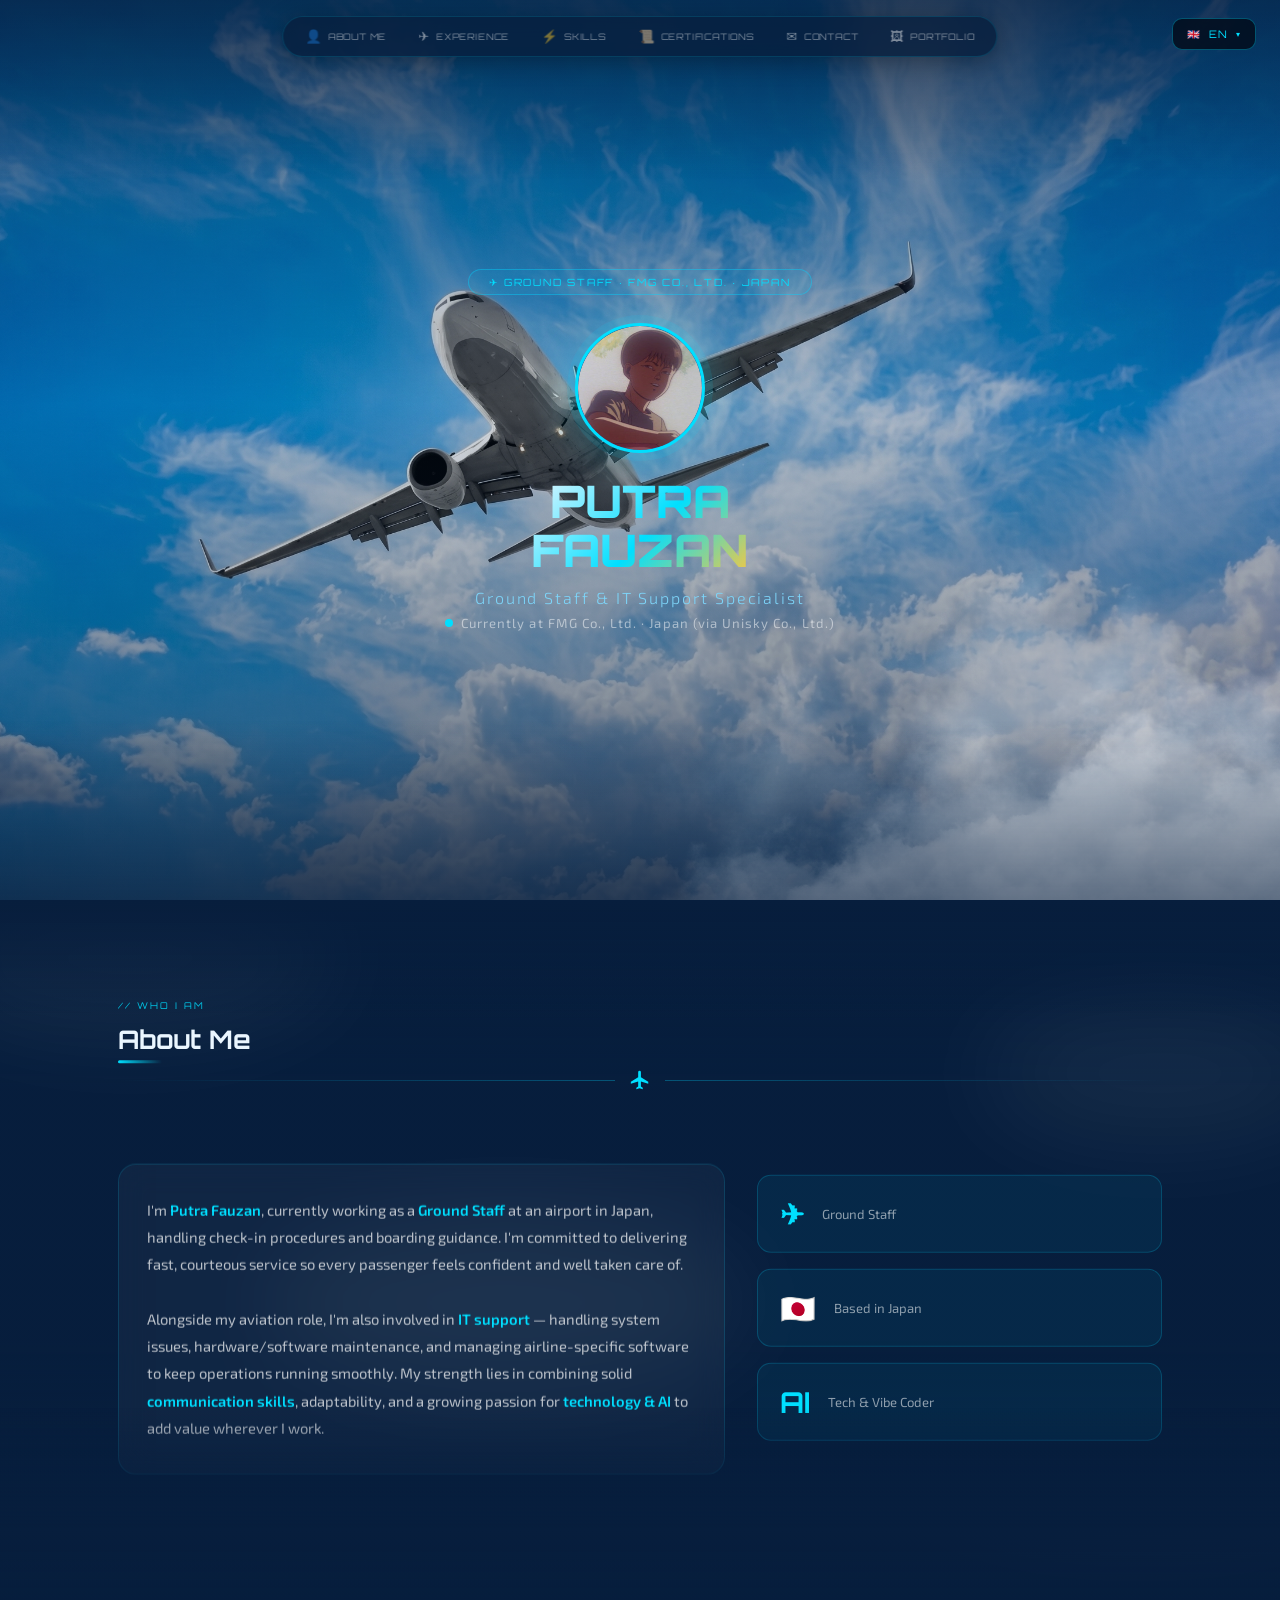
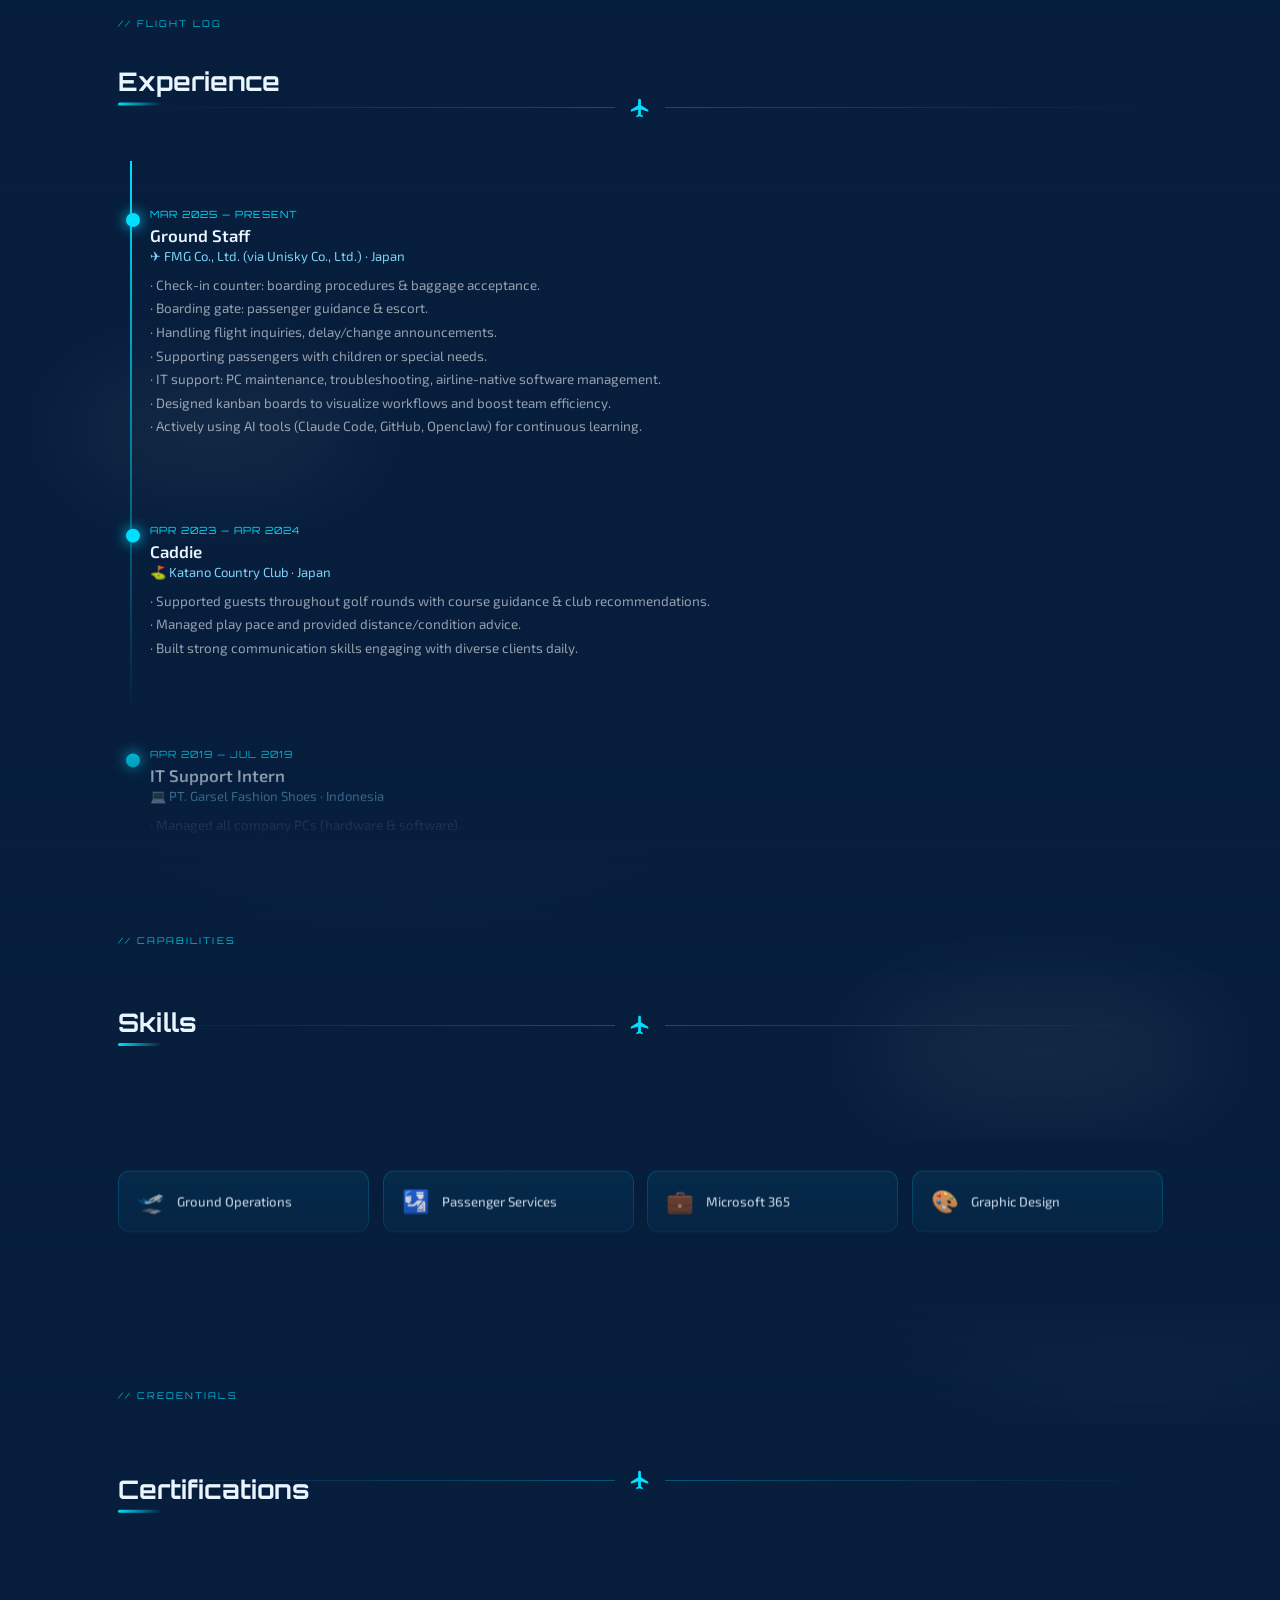
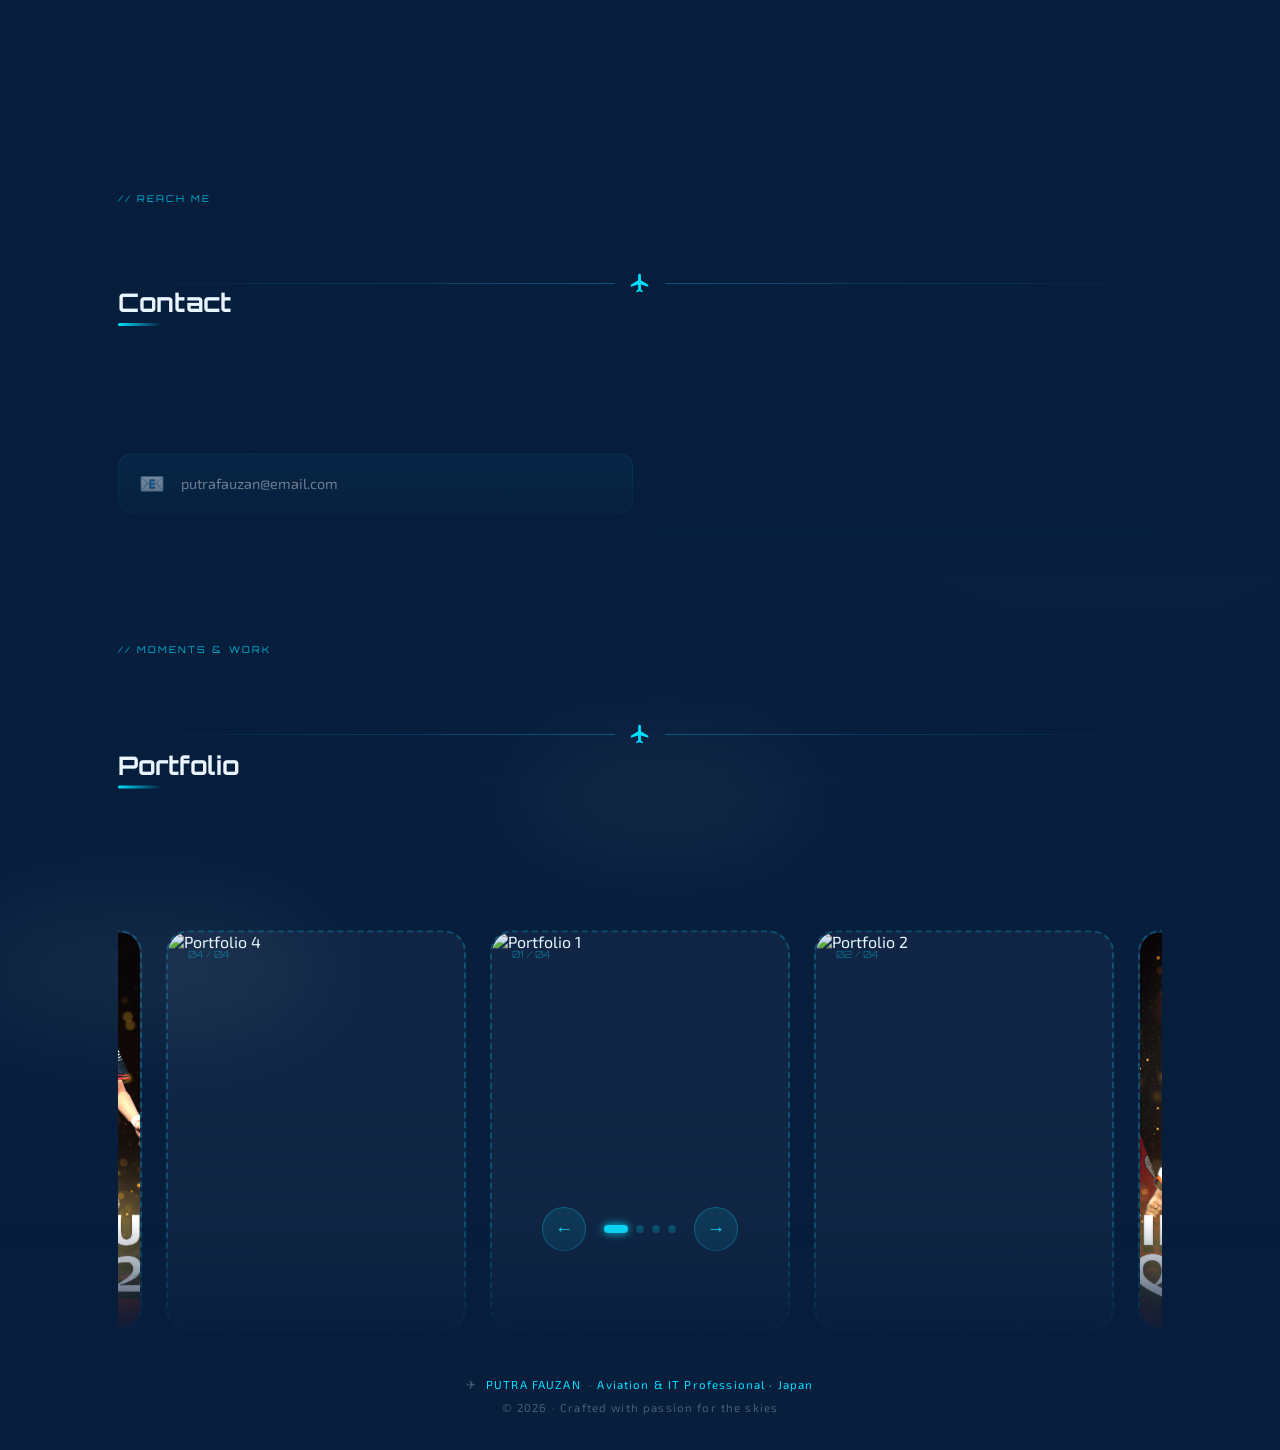
==== main.html @ f94b0f60 "Add atmospheric haze fixed overlay for natural parallax blending A fixed viewport layer darkens top/" ====
<!DOCTYPE html>
<html lang="en">
<head>
  <meta charset="UTF-8" />
  <meta name="viewport" content="width=device-width, initial-scale=1.0, viewport-fit=cover" />
  <meta name="theme-color" content="#071e3d" />
  <meta name="apple-mobile-web-app-capable" content="yes" />
  <title>Putra Fauzan — Aviation Professional</title>
  <link href="https://fonts.googleapis.com/css2?family=Orbitron:wght@400;600;700;900&family=Exo+2:wght@300;400;500;600&display=swap" rel="stylesheet" />
  <link rel="stylesheet" href="style.css" />
</head>
<body>

<div id="starfield"></div>
<div id="atmo-haze"></div>

<!-- SIDE NAV -->
<nav id="side-nav">
  <a href="#about"          class="snb" data-section="about">
    <span class="snb-icon">👤</span>
    <span class="snb-label" data-i18n="navAbout">About Me</span>
  </a>
  <a href="#experience"     class="snb" data-section="experience">
    <span class="snb-icon">✈</span>
    <span class="snb-label" data-i18n="navExp">Experience</span>
  </a>
  <a href="#skills"         class="snb" data-section="skills">
    <span class="snb-icon">⚡</span>
    <span class="snb-label" data-i18n="navSkills">Skills</span>
  </a>
  <a href="#certifications" class="snb" data-section="certifications">
    <span class="snb-icon">📜</span>
    <span class="snb-label" data-i18n="navCert">Certifications</span>
  </a>
  <a href="#contact"        class="snb" data-section="contact">
    <span class="snb-icon">✉</span>
    <span class="snb-label" data-i18n="navContact">Contact</span>
  </a>
  <a href="#portfolio"      class="snb" data-section="portfolio">
    <span class="snb-icon">🖼</span>
    <span class="snb-label" data-i18n="navPortfolio">Portfolio</span>
  </a>
</nav>

<!-- LANG SWITCHER -->
<div id="lang-switcher">
  <button class="lang-btn" id="lang-btn">
    <span id="lang-flag">🇬🇧</span>
    <span id="lang-code">EN</span>
    <span class="lang-arrow">▾</span>
  </button>
  <div class="lang-dropdown hidden" id="lang-dropdown">
    <div class="lang-opt active" data-lang="en">🇬🇧&nbsp; English</div>
    <div class="lang-opt" data-lang="id">🇮🇩&nbsp; Indonesia</div>
    <div class="lang-opt" data-lang="ja">🇯🇵&nbsp; 日本語</div>
  </div>
</div>



<!-- HERO -->
<section id="hero">
  <!-- Cloud parallax layer (behind content) -->
  <div class="hero-clouds">
    <img src="Image/cloud1.png" style="--i:1" alt="">
    <img src="Image/cloud2.png" style="--i:2" alt="">
    <img src="Image/cloud3.png" style="--i:3" alt="">
    <img src="Image/cloud4.png" style="--i:4" alt="">
    <img src="Image/cloud5.png" style="--i:5" alt="">
  </div>

  <div class="hero-content">
    <p class="badge" data-i18n="badge">✈ Ground Staff · FMG Co., Ltd. · Japan</p>
    <div class="hero-avatar">
      <img id="profile-img" src="Image/me.jpg" alt="Putra Fauzan" />
    </div>
    <h1 class="hero-name">PUTRA<br>FAUZAN</h1>
    <p class="hero-title" data-i18n="heroTitle">Ground Staff &amp; IT Support Specialist</p>
    <p class="hero-loc">
      <span class="dot-live"></span>
      <span data-i18n="heroLoc">Currently at FMG Co., Ltd. · Japan (via Unisky Co., Ltd.)</span>
    </p>
  </div>

</section>

<!-- ABOUT -->
<section id="about">
  <div class="cloud-blobs">
    <div class="cb" style="width:420px;height:160px;top:10%;left:-80px;--cd:20s;--cx:40px;--cy:-15px"></div>
    <div class="cb" style="width:360px;height:140px;top:30%;right:-60px;--cd:24s;--cx:-30px;--cy:20px"></div>
    <div class="cb" style="width:500px;height:180px;bottom:8%;left:20%;--cd:22s;--cx:50px;--cy:-10px"></div>
  </div>
  <div class="container">
    <div class="reveal">
      <p class="sec-label" data-i18n="aboutLabel">// WHO I AM</p>
      <h2 class="sec-title" data-i18n="aboutTitle">About Me</h2>
      <div class="wing-divider">
        <div class="line"></div>
        <svg viewBox="0 0 24 24" fill="currentColor"><path d="M21 16v-2l-8-5V3.5A1.5 1.5 0 0 0 11.5 2A1.5 1.5 0 0 0 10 3.5V9l-8 5v2l8-2.5V19l-2 1.5V22l3.5-1l3.5 1v-1.5L13 19v-5.5z"/></svg>
        <div class="line right"></div>
      </div>
      <div class="about-grid">
        <div class="glass tilt">
          <p class="about-text" data-i18n-html="aboutText">I'm <span>Putra Fauzan</span>, currently working as a <span>Ground Staff</span> at an airport in Japan, handling check-in procedures and boarding guidance. I'm committed to delivering fast, courteous service so every passenger feels confident and well taken care of.<br><br>Alongside my aviation role, I'm also involved in <span>IT support</span> — handling system issues, hardware/software maintenance, and managing airline-specific software to keep operations running smoothly. My strength lies in combining solid <span>communication skills</span>, adaptability, and a growing passion for <span>technology &amp; AI</span> to add value wherever I work.</p>
        </div>
        <div class="stats-col">
          <div class="stat-box">
            <div class="stat-num">✈</div>
            <div class="stat-lbl" data-i18n="stat1Lbl">Ground Staff</div>
          </div>
          <div class="stat-box">
            <div class="stat-num">🇯🇵</div>
            <div class="stat-lbl" data-i18n="stat2Lbl">Based in Japan</div>
          </div>
          <div class="stat-box">
            <div class="stat-num">AI</div>
            <div class="stat-lbl" data-i18n="stat3Lbl">Tech &amp; Vibe Coder</div>
          </div>
        </div>
      </div>
    </div>
  </div>
</section>

<!-- EXPERIENCE -->
<section id="experience">
  <div class="cloud-blobs">
    <div class="cb" style="width:480px;height:170px;top:5%;right:-100px;--cd:26s;--cx:-40px;--cy:25px"></div>
    <div class="cb" style="width:300px;height:120px;bottom:15%;left:5%;--cd:18s;--cx:35px;--cy:-20px"></div>
  </div>
  <div class="container">
    <div class="reveal">
      <p class="sec-label" data-i18n="expLabel">// FLIGHT LOG</p>
      <h2 class="sec-title" data-i18n="expTitle">Experience</h2>
      <div class="wing-divider">
        <div class="line"></div>
        <svg viewBox="0 0 24 24" fill="currentColor"><path d="M21 16v-2l-8-5V3.5A1.5 1.5 0 0 0 11.5 2A1.5 1.5 0 0 0 10 3.5V9l-8 5v2l8-2.5V19l-2 1.5V22l3.5-1l3.5 1v-1.5L13 19v-5.5z"/></svg>
        <div class="line right"></div>
      </div>
      <div class="timeline">
        <div class="tl-item reveal">
          <p class="tl-year" data-i18n="exp1Year">MAR 2025 — PRESENT</p>
          <p class="tl-role" data-i18n="exp1Role">Ground Staff</p>
          <p class="tl-company" data-i18n="exp1Company">✈ FMG Co., Ltd. (via Unisky Co., Ltd.) · Japan</p>
          <p class="tl-desc" data-i18n-html="exp1Desc">· Check-in counter: boarding procedures &amp; baggage acceptance.<br>· Boarding gate: passenger guidance &amp; escort.<br>· Handling flight inquiries, delay/change announcements.<br>· Supporting passengers with children or special needs.<br>· IT support: PC maintenance, troubleshooting, airline-native software management.<br>· Designed kanban boards to visualize workflows and boost team efficiency.<br>· Actively using AI tools (Claude Code, GitHub, Openclaw) for continuous learning.</p>
        </div>
        <div class="tl-item reveal">
          <p class="tl-year" data-i18n="exp2Year">APR 2023 — APR 2024</p>
          <p class="tl-role" data-i18n="exp2Role">Caddie</p>
          <p class="tl-company" data-i18n="exp2Company">⛳ Katano Country Club · Japan</p>
          <p class="tl-desc" data-i18n-html="exp2Desc">· Supported guests throughout golf rounds with course guidance &amp; club recommendations.<br>· Managed play pace and provided distance/condition advice.<br>· Built strong communication skills engaging with diverse clients daily.</p>
        </div>
        <div class="tl-item reveal">
          <p class="tl-year" data-i18n="exp3Year">APR 2019 — JUL 2019</p>
          <p class="tl-role" data-i18n="exp3Role">IT Support Intern</p>
          <p class="tl-company" data-i18n="exp3Company">💻 PT. Garsel Fashion Shoes · Indonesia</p>
          <p class="tl-desc" data-i18n-html="exp3Desc">· Managed all company PCs (hardware &amp; software).<br>· Diagnosed and resolved internet connectivity issues across the office.</p>
        </div>
      </div>
    </div>
  </div>
</section>

<!-- SKILLS -->
<section id="skills">
  <div class="cloud-blobs">
    <div class="cb" style="width:550px;height:190px;top:0%;left:10%;--cd:28s;--cx:60px;--cy:-10px"></div>
    <div class="cb" style="width:350px;height:130px;bottom:5%;right:5%;--cd:21s;--cx:-25px;--cy:18px"></div>
  </div>
  <div class="container">
    <div class="reveal">
      <p class="sec-label" data-i18n="skillsLabel">// CAPABILITIES</p>
      <h2 class="sec-title" data-i18n="skillsTitle">Skills</h2>
      <div class="wing-divider">
        <div class="line"></div>
        <svg viewBox="0 0 24 24" fill="currentColor"><path d="M21 16v-2l-8-5V3.5A1.5 1.5 0 0 0 11.5 2A1.5 1.5 0 0 0 10 3.5V9l-8 5v2l8-2.5V19l-2 1.5V22l3.5-1l3.5 1v-1.5L13 19v-5.5z"/></svg>
        <div class="line right"></div>
      </div>
      <div class="skills-grid">
        <div class="skill-chip tilt reveal"><span class="skill-icon">🛫</span><span class="skill-name" data-i18n="skill1">Ground Operations</span></div>
        <div class="skill-chip tilt reveal"><span class="skill-icon">🛂</span><span class="skill-name" data-i18n="skill2">Passenger Services</span></div>
        <div class="skill-chip tilt reveal"><span class="skill-icon">💼</span><span class="skill-name" data-i18n="skill3">Microsoft 365</span></div>
        <div class="skill-chip tilt reveal"><span class="skill-icon">🎨</span><span class="skill-name" data-i18n="skill4">Graphic Design</span></div>
        <div class="skill-chip tilt reveal"><span class="skill-icon">🤖</span><span class="skill-name" data-i18n="skill5">AI &amp; Vibe Coding</span></div>
        <div class="skill-chip tilt reveal"><span class="skill-icon">🐙</span><span class="skill-name" data-i18n="skill6">GitHub</span></div>
        <div class="skill-chip tilt reveal"><span class="skill-icon">🔧</span><span class="skill-name" data-i18n="skill7">PC Maintenance</span></div>
        <div class="skill-chip tilt reveal"><span class="skill-icon">🌏</span><span class="skill-name" data-i18n="skill8">Japanese (日本語)</span></div>
      </div>
    </div>
  </div>
</section>

<!-- CERTIFICATIONS -->
<section id="certifications">
  <div class="cloud-blobs">
    <div class="cb" style="width:400px;height:150px;top:20%;left:-60px;--cd:23s;--cx:50px;--cy:-18px"></div>
    <div class="cb" style="width:440px;height:160px;bottom:10%;right:-80px;--cd:19s;--cx:-45px;--cy:22px"></div>
  </div>
  <div class="container">
    <div class="reveal">
      <p class="sec-label" data-i18n="certLabel">// CREDENTIALS</p>
      <h2 class="sec-title" data-i18n="certTitle">Certifications</h2>
      <div class="wing-divider">
        <div class="line"></div>
        <svg viewBox="0 0 24 24" fill="currentColor"><path d="M21 16v-2l-8-5V3.5A1.5 1.5 0 0 0 11.5 2A1.5 1.5 0 0 0 10 3.5V9l-8 5v2l8-2.5V19l-2 1.5V22l3.5-1l3.5 1v-1.5L13 19v-5.5z"/></svg>
        <div class="line right"></div>
      </div>
      <div class="cert-grid">
        <div class="cert-item reveal">
          <span class="cert-icon">🎌</span>
          <div class="cert-info">
            <p class="cert-name" data-i18n="cert1Name">JLPT N2 — Japanese Language Proficiency</p>
            <p class="cert-detail" data-i18n="cert1Detail">Issued · July 2023</p>
          </div>
          <span class="cert-badge">N2</span>
        </div>
        <div class="cert-item reveal">
          <span class="cert-icon">🌐</span>
          <div class="cert-info">
            <p class="cert-name" data-i18n="cert2Name">TOEFL — Listening &amp; Reading Test</p>
            <p class="cert-detail" data-i18n="cert2Detail">Score: 497 pts · July 2024</p>
          </div>
          <span class="cert-badge">497 pts</span>
        </div>
      </div>
    </div>
  </div>
</section>

<!-- CONTACT -->
<section id="contact">
  <div class="container">
    <div class="reveal">
      <p class="sec-label" data-i18n="contactLabel">// REACH ME</p>
      <h2 class="sec-title" data-i18n="contactTitle">Contact</h2>
      <div class="wing-divider">
        <div class="line"></div>
        <svg viewBox="0 0 24 24" fill="currentColor"><path d="M21 16v-2l-8-5V3.5A1.5 1.5 0 0 0 11.5 2A1.5 1.5 0 0 0 10 3.5V9l-8 5v2l8-2.5V19l-2 1.5V22l3.5-1l3.5 1v-1.5L13 19v-5.5z"/></svg>
        <div class="line right"></div>
      </div>
      <div class="contact-grid">
        <div class="contact-item"><span class="ico">📧</span> putrafauzan@email.com</div>
        <div class="contact-item"><span class="ico">📱</span> +81 XX-XXXX-XXXX</div>
        <div class="contact-item"><span class="ico">💼</span> linkedin.com/in/putrafauzan</div>
        <div class="contact-item"><span class="ico">📍</span> Japan · Near Airport</div>
      </div>
    </div>
  </div>
</section>

<!-- PORTFOLIO -->
<section id="portfolio">
  <div class="cloud-blobs">
    <div class="cb" style="width:500px;height:180px;top:8%;right:-80px;--cd:25s;--cx:-55px;--cy:15px"></div>
    <div class="cb" style="width:380px;height:140px;bottom:12%;left:-50px;--cd:20s;--cx:40px;--cy:-25px"></div>
    <div class="cb" style="width:300px;height:110px;top:50%;left:40%;--cd:30s;--cx:30px;--cy:20px"></div>
  </div>
  <div class="container">
    <div class="reveal">
      <p class="sec-label" data-i18n="portfolioLabel">// MOMENTS &amp; WORK</p>
      <h2 class="sec-title" data-i18n="portfolioTitle">Portfolio</h2>
      <div class="wing-divider">
        <div class="line"></div>
        <svg viewBox="0 0 24 24" fill="currentColor"><path d="M21 16v-2l-8-5V3.5A1.5 1.5 0 0 0 11.5 2A1.5 1.5 0 0 0 10 3.5V9l-8 5v2l8-2.5V19l-2 1.5V22l3.5-1l3.5 1v-1.5L13 19v-5.5z"/></svg>
        <div class="line right"></div>
      </div>
      <div class="carousel-track-wrap">
        <div class="carousel-track" id="carTrack">
          <div class="porto-card tilt"><span class="porto-num">01 / 04</span><img src="Image/portfolio1.png" alt="Portfolio 1" class="porto-img" /></div>
          <div class="porto-card tilt"><span class="porto-num">02 / 04</span><img src="Image/portfolio2.png" alt="Portfolio 2" class="porto-img" /></div>
          <div class="porto-card tilt"><span class="porto-num">03 / 04</span><img src="Image/portfolio3.png" alt="Portfolio 3" class="porto-img" /></div>
          <div class="porto-card tilt"><span class="porto-num">04 / 04</span><img src="Image/portfolio4.png" alt="Portfolio 4" class="porto-img" /></div>
        </div>
      </div>
      <div class="carousel-controls">
        <button class="car-btn" id="prevBtn">&#8592;</button>
        <div class="car-dots" id="carDots">
          <div class="car-dot active" data-idx="0"></div>
          <div class="car-dot" data-idx="1"></div>
          <div class="car-dot" data-idx="2"></div>
          <div class="car-dot" data-idx="3"></div>
        </div>
        <button class="car-btn" id="nextBtn">&#8594;</button>
      </div>
    </div>
  </div>
</section>

<!-- LIGHTBOX -->
<div id="lightbox" class="lightbox-overlay">
  <button class="lb-close" id="lbClose">&#10005;</button>
  <img id="lbImg" src="" alt="" class="lb-img" />
</div>

<footer>
  <p>✈ &nbsp;<span>PUTRA FAUZAN</span>&nbsp; · <span data-i18n="footerRole">Aviation &amp; IT Professional · Japan</span></p>
  <p style="margin-top:8px;" data-i18n="footerCopy">© 2026 · Crafted with passion for the skies</p>
</footer>

<!-- MOBILE BOTTOM NAV -->
<nav id="mobile-nav">
  <a href="#about"          class="mnb" data-section="about">       <span class="mnb-icon">👤</span><span class="mnb-label">About</span></a>
  <a href="#experience"     class="mnb" data-section="experience">  <span class="mnb-icon">✈</span><span class="mnb-label">Exp</span></a>
  <a href="#skills"         class="mnb" data-section="skills">      <span class="mnb-icon">⚡</span><span class="mnb-label">Skills</span></a>
  <a href="#certifications" class="mnb" data-section="certifications"><span class="mnb-icon">📜</span><span class="mnb-label">Certs</span></a>
  <a href="#contact"        class="mnb" data-section="contact">     <span class="mnb-icon">✉</span><span class="mnb-label">Contact</span></a>
  <a href="#portfolio"      class="mnb" data-section="portfolio">   <span class="mnb-icon">🖼</span><span class="mnb-label">Portfolio</span></a>
</nav>

<script src="script.js"></script>
</body>
</html>
---- style.css ----
*, *::before, *::after { box-sizing: border-box; margin: 0; padding: 0; }

    :root {
      --navy:   #071e3d;
      --deep:   #0e3162;
      --mid:    #1a518e;
      --royal:  #2e7cc0;
      --sky:    #4aaee8;
      --light:  #7dd4f8;
      --accent: #00dfff;
      --gold:   #f5c842;
      --white:  #eaf6ff;
    }

    html { scroll-behavior: smooth; }

    body {
      background: var(--navy);
      color: var(--white);
      font-family: 'Exo 2', sans-serif;
      overflow-x: hidden;
    }

    .container {
      max-width: 1140px;
      margin: 0 auto;
      padding: 0 48px;
      position: relative;
      z-index: 2;
    }
    @media (max-width: 600px) { .container { padding: 0 20px; } }

    /* ── STARFIELD ── */
    #starfield { position: fixed; inset: 0; pointer-events: none; z-index: 0; overflow: hidden; }
    .star {
      position: absolute; border-radius: 50%; background: white;
      animation: twinkle var(--d, 3s) infinite alternate;
    }
    @keyframes twinkle { from { opacity:.2; transform:scale(.8); } to { opacity:.9; transform:scale(1.2); } }

    /* ── PLANE ── */
    #plane-wrap {
      position: fixed; top: 10%; left: -90px; z-index: 1; pointer-events: none;
      animation: fly-across 18s linear infinite;
    }
    #plane-wrap svg { width: 72px; filter: drop-shadow(0 0 10px var(--accent)); }
    @keyframes fly-across { 0% { left: -90px; top: 10%; } 100% { left: calc(100vw + 90px); top: 5%; } }

    /* ── LANG SWITCHER ── */
    #lang-switcher { position: fixed; top: 18px; right: 24px; z-index: 200; }
    .lang-btn {
      display: flex; align-items: center; gap: 8px;
      background: rgba(2,11,24,.8); border: 1px solid rgba(0,212,255,.35);
      border-radius: 10px; padding: 8px 14px;
      color: var(--accent); font-family: 'Orbitron', sans-serif;
      font-size: .65rem; letter-spacing: .1em; cursor: pointer;
      backdrop-filter: blur(14px); transition: all .25s;
    }
    .lang-btn:hover { background: rgba(0,212,255,.1); border-color: var(--accent); }
    .lang-arrow { font-size: .5rem; transition: transform .25s; }
    .lang-btn.open .lang-arrow { transform: rotate(180deg); }
    .lang-dropdown {
      position: absolute; top: calc(100% + 8px); right: 0;
      background: rgba(5,22,46,.96); border: 1px solid rgba(0,212,255,.2);
      border-radius: 10px; overflow: hidden;
      backdrop-filter: blur(20px); min-width: 150px;
      transform-origin: top right;
      transition: opacity .2s, transform .2s;
    }
    .lang-dropdown.hidden { display: none; }
    .lang-opt {
      display: flex; align-items: center; gap: 10px;
      padding: 11px 18px; font-size: .85rem; cursor: pointer;
      transition: background .2s; white-space: nowrap;
    }
    .lang-opt:hover { background: rgba(0,212,255,.1); color: var(--accent); }
    .lang-opt.active { color: var(--accent); background: rgba(0,212,255,.07); font-weight: 600; }

    /* ── TICKER ── */
    .ticker-wrap {
      overflow: hidden; background: rgba(0,212,255,.06);
      border-top: 1px solid rgba(0,212,255,.12);
      border-bottom: 1px solid rgba(0,212,255,.12);
      padding: 10px 0; position: relative; z-index: 2;
    }
    .ticker { display: flex; gap: 48px; white-space: nowrap; animation: ticker-scroll 26s linear infinite; }
    .ticker span { font-size: .7rem; letter-spacing: .15em; color: rgba(0,212,255,.65); }
    @keyframes ticker-scroll { 0% { transform: translateX(0); } 100% { transform: translateX(-50%); } }

    /* ── SECTIONS ── */
    section { position: relative; z-index: 2; padding: 90px 0; overflow: hidden; }

    /* ── SECTION FOG BLEND (top & bottom fade) ── */
    section:not(#hero)::before,
    section:not(#hero)::after {
      content: '';
      position: absolute; left: 0; right: 0;
      height: 120px; z-index: 3; pointer-events: none;
    }
    section:not(#hero)::before {
      top: 0;
      background: linear-gradient(to bottom, var(--navy) 0%, transparent 100%);
    }
    section:not(#hero)::after {
      bottom: 0;
      background: linear-gradient(to top, var(--navy) 0%, transparent 100%);
    }

    /* ── ATMOSPHERIC HAZE (fixed viewport layer) ── */
    #atmo-haze {
      position: fixed; inset: 0; z-index: 3;
      pointer-events: none;
      background:
        linear-gradient(to bottom,
          rgba(7,30,61,0.6) 0%,
          transparent 20%,
          transparent 80%,
          rgba(7,30,61,0.6) 100%
        );
    }

    /* ── HERO ── */
    #hero {
      min-height: 100dvh; display: flex; flex-direction: column;
      align-items: center; justify-content: center; text-align: center;
      background:
        linear-gradient(180deg,
          rgba(7,30,61,.58) 0%,
          rgba(7,30,61,.18) 45%,
          rgba(7,30,61,.62) 100%),
        url('Image/hero-bg.png') center/cover no-repeat;
      overflow: hidden;
    }
    /* ── HERO CLOUD ANIMATION ── */
    .hero-clouds {
      position: absolute; inset: 0;
      overflow: hidden; pointer-events: none;
      z-index: 1;
    }
    .hero-clouds img {
      position: absolute;
      max-width: 100%;
      animation: hero-cloud-drift calc(28s * var(--i)) linear infinite;
      opacity: 0.55;
      filter: brightness(1.1) drop-shadow(0 4px 24px rgba(180,220,255,0.18));
    }
    /* Stagger vertical positions & starting offsets per cloud */
    .hero-clouds img:nth-child(1) { bottom: -12%; animation-delay: calc(-8s * 0.1); }
    .hero-clouds img:nth-child(2) { bottom: -6%;  animation-delay: calc(-8s * 0.5); opacity: 0.4; }
    .hero-clouds img:nth-child(3) { bottom: -10%; animation-delay: calc(-8s * 0.3); opacity: 0.6; }
    .hero-clouds img:nth-child(4) { bottom: -2%;  animation-delay: calc(-8s * 0.7); opacity: 0.35; }
    .hero-clouds img:nth-child(5) { bottom: -8%;  animation-delay: calc(-8s * 0.2); opacity: 0.5; }
    @keyframes hero-cloud-drift {
      0%   { transform: translateX(-100%); }
      100% { transform: translateX(100vw); }
    }

    .runway {
      position: absolute; bottom: 0; left: 50%; transform: translateX(-50%);
      width: 140px; height: 260px;
      background: linear-gradient(to bottom, transparent, rgba(0,212,255,.08));
      border-left: 2px dashed rgba(0,212,255,.25);
      border-right: 2px dashed rgba(0,212,255,.25);
    }
    .runway::before {
      content:''; position:absolute; left:50%; transform:translateX(-50%);
      width:8px; height:100%;
      background: repeating-linear-gradient(to bottom, rgba(0,212,255,.4) 0 12px, transparent 12px 24px);
    }
    .badge {
      font-family: 'Orbitron', sans-serif; font-size: .62rem;
      letter-spacing: .18em; text-transform: uppercase;
      color: var(--accent); border: 1px solid rgba(0,212,255,.4);
      padding: 6px 20px; border-radius: 20px; margin-bottom: 28px;
      background: rgba(0,212,255,.07);
      animation: pulse-badge 3s ease-in-out infinite;
    }
    @keyframes pulse-badge { 0%,100%{box-shadow:0 0 0 0 rgba(0,212,255,.3);} 50%{box-shadow:0 0 0 10px rgba(0,212,255,0);} }
    .hero-avatar {
      width: 130px; height: 130px; border-radius: 50%;
      border: 3px solid var(--accent);
      box-shadow: 0 0 0 8px rgba(0,212,255,.1), 0 0 50px rgba(0,212,255,.3);
      margin-bottom: 24px;
      background: linear-gradient(135deg, var(--mid), var(--royal));
      display: flex; align-items: center; justify-content: center;
      overflow: hidden; position: relative;
      animation: float 5s ease-in-out infinite;
    }
    #profile-img {
      width: 100%; height: 100%;
      object-fit: cover; border-radius: 50%;
      display: block;
    }
    /* placeholder shown when src is empty */
    #profile-img:not([src]), #profile-img[src=""] {
      display: none;
    }
    .hero-avatar:has(#profile-img:not([src])),
    .hero-avatar:has(#profile-img[src=""]) {
      background:
        linear-gradient(135deg, var(--mid), var(--royal)),
        url("data:image/svg+xml,%3Csvg xmlns='http://www.w3.org/2000/svg' viewBox='0 0 80 80'%3E%3Ccircle cx='40' cy='30' r='16' fill='rgba(0,223,255,0.3)'/%3E%3Cellipse cx='40' cy='70' rx='26' ry='18' fill='rgba(0,223,255,0.3)'/%3E%3C/svg%3E") center/cover;
    }
    @keyframes float { 0%,100%{transform:translateY(0);} 50%{transform:translateY(-12px);} }
    .hero-name {
      font-family: 'Orbitron', sans-serif; font-size: 2.8rem; font-weight: 900;
      background: linear-gradient(135deg, var(--white) 0%, var(--accent) 55%, var(--gold) 100%);
      -webkit-background-clip: text; -webkit-text-fill-color: transparent;
      line-height: 1.1; margin-bottom: 12px;
    }
    @media (max-width: 600px) { .hero-name { font-size: 2rem; } }
    .hero-title { font-size: 1rem; font-weight: 300; letter-spacing: .12em; color: var(--light); margin-bottom: 8px; }
    .hero-loc {
      font-size: .82rem; color: rgba(255,255,255,.5); letter-spacing: .08em;
      display: flex; align-items: center; gap: 8px; justify-content: center;
    }
    .dot-live { width:8px;height:8px;border-radius:50%;background:var(--accent);animation:blink 1.4s infinite;flex-shrink:0; }
    @keyframes blink { 0%,100%{opacity:1;} 50%{opacity:.2;} }
    .scroll-hint {
      position: absolute; bottom: 28px;
      display: flex; flex-direction: column; align-items: center; gap: 8px;
      font-size: .68rem; color: rgba(255,255,255,.3); letter-spacing: .12em;
      animation: bounce-down 2s ease-in-out infinite;
    }
    @keyframes bounce-down { 0%,100%{transform:translateY(0);} 50%{transform:translateY(8px);} }
    .chevron { width:18px;height:9px;border-right:2px solid rgba(0,212,255,.4);border-bottom:2px solid rgba(0,212,255,.4);transform:rotate(45deg); }

    /* ── GLASS CARD ── */
    .glass {
      background: rgba(255,255,255,.04); border: 1px solid rgba(0,212,255,.15);
      border-radius: 18px; padding: 32px 28px; backdrop-filter: blur(14px);
      transition: transform .3s, box-shadow .3s;
    }
    .glass:hover {
      transform: translateY(-4px) perspective(700px) rotateX(1deg);
      box-shadow: 0 16px 48px rgba(0,212,255,.15);
    }

    /* ── SECTION TITLES ── */
    .sec-label {
      font-family: 'Orbitron', sans-serif; font-size: .58rem;
      letter-spacing: .22em; text-transform: uppercase; color: var(--accent); margin-bottom: 8px;
    }
    .sec-title {
      font-family: 'Orbitron', sans-serif; font-size: 1.6rem; font-weight: 700;
      color: var(--white); margin-bottom: 28px; position: relative; display: inline-block;
    }
    .sec-title::after {
      content:''; position:absolute; left:0; bottom:-8px;
      width:44px; height:3px; border-radius:2px;
      background: linear-gradient(90deg, var(--accent), transparent);
    }

    /* ── WING DIVIDER ── */
    .wing-divider { display:flex; align-items:center; gap:14px; margin:0 0 36px; }
    .wing-divider .line { flex:1; height:1px; background:linear-gradient(90deg,transparent,rgba(0,212,255,.3)); }
    .wing-divider .line.right { background:linear-gradient(90deg,rgba(0,212,255,.3),transparent); }
    .wing-divider svg { width:22px; color:var(--accent); flex-shrink:0; }

    /* ── ABOUT ── */
    #about {
      background:
        linear-gradient(180deg, rgba(7,30,61,0.88) 0%, rgba(7,30,61,0.55) 30%, rgba(7,30,61,0.55) 70%, rgba(7,30,61,0.88) 100%),
        url('Image/aboutme.jpeg') center/cover no-repeat fixed;
    }
    .about-grid {
      display: grid; grid-template-columns: 3fr 2fr; gap: 32px; align-items: start;
    }
    @media (max-width: 768px) { .about-grid { grid-template-columns: 1fr; } }
    .about-text { font-size: .92rem; line-height: 1.85; color: rgba(255,255,255,.72); }
    .about-text span { color: var(--accent); font-weight: 600; }
    .stats-col { display: flex; flex-direction: column; gap: 16px; }
    .stat-box {
      background: rgba(0,212,255,.06); border: 1px solid rgba(0,212,255,.2);
      border-radius: 14px; padding: 20px 22px;
      display: flex; align-items: center; gap: 18px;
      transition: all .3s;
    }
    .stat-box:hover { background: rgba(0,212,255,.13); transform: translateX(4px); }
    .stat-num { font-family: 'Orbitron', sans-serif; font-size: 1.8rem; font-weight: 700; color: var(--accent); flex-shrink: 0; }
    .stat-lbl { font-size: .82rem; color: rgba(255,255,255,.55); line-height: 1.4; }

    /* ── EXPERIENCE ── */
    #experience {
      background:
        linear-gradient(180deg, rgba(7,30,61,0.88) 0%, rgba(7,30,61,0.55) 30%, rgba(7,30,61,0.55) 70%, rgba(7,30,61,0.88) 100%),
        url('Image/exp.png') center/cover no-repeat fixed;
    }
    .timeline { position: relative; padding-left: 32px; max-width: 800px; }
    .timeline::before {
      content:''; position:absolute; left:12px; top:6px; bottom:0;
      width:2px; background:linear-gradient(to bottom, var(--accent), transparent);
    }
    .tl-item { position: relative; margin-bottom: 40px; }
    .tl-item::before {
      content:''; position:absolute; left:-24px; top:5px;
      width:14px; height:14px; border-radius:50%;
      background: var(--accent); box-shadow: 0 0 14px var(--accent);
    }
    .tl-year { font-family:'Orbitron',sans-serif; font-size:.62rem; color:var(--accent); letter-spacing:.1em; margin-bottom:5px; }
    .tl-role { font-size:1.05rem; font-weight:600; color:var(--white); margin-bottom:3px; }
    .tl-company { font-size:.82rem; color:var(--light); margin-bottom:10px; }
    .tl-desc { font-size:.84rem; color:rgba(255,255,255,.58); line-height:1.75; }

    /* ── SKILLS ── */
    #skills {
      background:
        linear-gradient(180deg, rgba(7,30,61,0.88) 0%, rgba(7,30,61,0.55) 30%, rgba(7,30,61,0.55) 70%, rgba(7,30,61,0.88) 100%),
        url('Image/skill.png') center/cover no-repeat fixed;
    }
    .skills-grid { display: grid; grid-template-columns: repeat(4,1fr); gap: 14px; }
    @media (max-width: 900px) { .skills-grid { grid-template-columns: repeat(2,1fr); } }
    @media (max-width: 480px) { .skills-grid { grid-template-columns: 1fr; } }
    .skill-chip {
      background: rgba(0,212,255,.07); border: 1px solid rgba(0,212,255,.2);
      border-radius: 12px; padding: 16px 18px;
      display: flex; align-items: center; gap: 12px;
      transition: all .3s; cursor: default;
    }
    .skill-chip:hover { background: rgba(0,212,255,.15); border-color: var(--accent); transform: translateY(-3px); }
    .skill-icon { font-size: 1.4rem; }
    .skill-name { font-size: .82rem; font-weight: 500; color: var(--white); }

    /* ── CERTIFICATIONS ── */
    #certifications {
      background:
        linear-gradient(180deg, rgba(7,30,61,0.88) 0%, rgba(7,30,61,0.55) 30%, rgba(7,30,61,0.55) 70%, rgba(7,30,61,0.88) 100%),
        url('Image/certif.png') center top/cover no-repeat fixed;
    }
    .cert-grid { display: grid; grid-template-columns: 1fr 1fr; gap: 16px; }
    @media (max-width: 640px) { .cert-grid { grid-template-columns: 1fr; } }
    .cert-item {
      display: flex; align-items: center; gap: 18px;
      padding: 22px 24px; border-radius: 16px;
      background: rgba(0,212,255,.05); border: 1px solid rgba(0,212,255,.15);
      transition: all .3s;
    }
    .cert-item:hover { background: rgba(0,212,255,.12); border-color: var(--accent); transform: translateY(-3px); }
    .cert-icon { font-size: 2rem; flex-shrink: 0; }
    .cert-info { flex: 1; }
    .cert-name { font-size: .95rem; font-weight: 600; color: var(--white); }
    .cert-detail { font-size: .75rem; color: rgba(255,255,255,.42); margin-top: 4px; }
    .cert-badge {
      font-family: 'Orbitron', sans-serif; font-size: .62rem;
      padding: 5px 12px; border-radius: 8px;
      background: rgba(0,212,255,.12); border: 1px solid rgba(0,212,255,.3);
      color: var(--accent); white-space: nowrap; flex-shrink: 0;
    }

    /* ── CONTACT ── */
    #contact {
      background:
        linear-gradient(180deg, rgba(7,30,61,0.88) 0%, rgba(7,30,61,0.55) 30%, rgba(7,30,61,0.55) 70%, rgba(7,30,61,0.88) 100%),
        url('Image/contact.png') center/cover no-repeat fixed;
    }
    .contact-grid { display: grid; grid-template-columns: 1fr 1fr; gap: 14px; }
    @media (max-width: 640px) { .contact-grid { grid-template-columns: 1fr; } }
    .contact-item {
      display: flex; align-items: center; gap: 16px;
      font-size: .9rem; color: rgba(255,255,255,.72);
      padding: 16px 20px; border-radius: 14px;
      background: rgba(0,212,255,.05); border: 1px solid rgba(0,212,255,.1);
      transition: all .3s;
    }
    .contact-item:hover { background: rgba(0,212,255,.12); border-color: var(--accent); transform: translateX(6px); }
    .contact-item .ico { font-size: 1.3rem; flex-shrink: 0; }

    /* ── PORTFOLIO ── */
    #portfolio {
      background:
        linear-gradient(180deg, rgba(7,30,61,0.88) 0%, rgba(7,30,61,0.55) 30%, rgba(7,30,61,0.55) 70%, rgba(7,30,61,0.88) 100%),
        url('Image/portfolio.png') center/cover no-repeat fixed;
      overflow: hidden;
    }
    .carousel-track-wrap { overflow: hidden; position: relative; }
    .carousel-track {
      display: flex; gap: 24px;
      will-change: transform;
      /* transition managed by JS */
    }
    .porto-card {
      flex: 0 0 300px;
      background: rgba(255,255,255,.04); border: 2px dashed rgba(0,212,255,.25);
      border-radius: 22px; height: 400px;
      display: flex; flex-direction: column; align-items: center; justify-content: center;
      gap: 14px; transition: all .3s; cursor: pointer; position: relative; overflow: hidden;
    }
    @media (max-width: 640px) { .porto-card { flex: 0 0 calc(100vw - 80px); } }
    .porto-card::before {
      content:''; position:absolute; inset:0;
      background: linear-gradient(135deg, rgba(0,212,255,.05), rgba(26,79,160,.05));
      opacity:0; transition:opacity .3s;
    }
    .porto-card:hover::before { opacity:1; }
    .porto-card:hover { border-color:var(--accent); box-shadow:0 0 36px rgba(0,212,255,.2); transform:scale(1.02); }
    .porto-card .plus-ico { font-size:2.6rem; color:rgba(0,212,255,.3); transition:.3s; }
    .porto-card:hover .plus-ico { color:var(--accent); transform:scale(1.1) rotate(90deg); }
    .porto-card .card-lbl { font-size:.72rem; color:rgba(255,255,255,.28); letter-spacing:.12em; }
    .porto-img { position:absolute; inset:0; width:100%; height:100%; object-fit:cover; border-radius:20px; }

    /* ── LIGHTBOX ── */
    .lightbox-overlay {
      position: fixed; inset: 0; z-index: 1000;
      background: rgba(2, 10, 26, 0.92);
      backdrop-filter: blur(10px);
      display: flex; align-items: center; justify-content: center;
      opacity: 0; pointer-events: none;
      transition: opacity 0.28s ease;
    }
    .lightbox-overlay.open {
      opacity: 1; pointer-events: all;
    }
    .lb-img {
      max-width: 92vw; max-height: 88vh;
      border-radius: 14px;
      box-shadow: 0 8px 60px rgba(0, 212, 255, 0.25), 0 0 0 1px rgba(0,212,255,0.15);
      transform: scale(0.92);
      transition: transform 0.28s cubic-bezier(0.34, 1.56, 0.64, 1);
      object-fit: contain;
    }
    .lightbox-overlay.open .lb-img {
      transform: scale(1);
    }
    .lb-close {
      position: absolute; top: 22px; right: 28px;
      background: rgba(0,212,255,0.12); border: 1px solid rgba(0,212,255,0.3);
      color: var(--accent); font-size: 1.2rem; line-height: 1;
      width: 40px; height: 40px; border-radius: 50%;
      cursor: pointer; transition: all 0.2s;
      display: flex; align-items: center; justify-content: center;
    }
    .lb-close:hover { background: rgba(0,212,255,0.28); transform: scale(1.1) rotate(90deg); }
    .porto-num { position:absolute; top:16px; left:20px; font-family:'Orbitron',sans-serif; font-size:.62rem; color:rgba(0,212,255,.38); }
    .carousel-controls { display:flex; align-items:center; justify-content:center; gap:18px; margin-top:26px; }
    .car-btn {
      width:44px; height:44px; border-radius:50%;
      background:rgba(0,212,255,.1); border:1px solid rgba(0,212,255,.3);
      color:var(--accent); font-size:1.15rem; cursor:pointer;
      display:flex; align-items:center; justify-content:center; transition:all .3s;
    }
    .car-btn:hover { background:rgba(0,212,255,.25); transform:scale(1.1); }
    .car-dots { display:flex; gap:8px; }
    .car-dot { width:8px;height:8px;border-radius:50%;background:rgba(0,212,255,.25);cursor:pointer;transition:all .3s; }
    .car-dot.active { background:var(--accent); width:24px; border-radius:4px; box-shadow:0 0 8px var(--accent); }

    /* ── CLOUD WAVE ── */
    .cloud-wave {
      position: absolute; bottom: -2px; left: 0; right: 0; z-index: 3;
      line-height: 0; pointer-events: none;
    }
    .cloud-wave svg { display: block; width: 100%; }

    /* ── CLOUD BLOBS (section deco) ── */
    .cloud-blobs { position: absolute; inset: 0; overflow: hidden; pointer-events: none; z-index: 0; }
    .cb {
      position: absolute; border-radius: 50%;
      background: rgba(255,255,255,.055);
      filter: blur(48px);
      animation: cloud-drift var(--cd, 18s) ease-in-out infinite alternate;
    }
    @keyframes cloud-drift {
      0%   { transform: translateX(0) translateY(0) scale(1); }
      50%  { transform: translateX(var(--cx, 30px)) translateY(var(--cy, -20px)) scale(1.05); }
      100% { transform: translateX(calc(var(--cx, 30px)*2)) translateY(0) scale(.97); }
    }

    /* ── SECTION CLOUD TOP STRIP ── */
    .cloud-strip-top {
      position: absolute; top: 0; left: 0; right: 0;
      height: 90px; pointer-events: none; z-index: 1;
      background: url("data:image/svg+xml,%3Csvg xmlns='http://www.w3.org/2000/svg' viewBox='0 0 1440 90'%3E%3Cellipse cx='200' cy='55' rx='220' ry='55' fill='rgba(255,255,255,0.04)'/%3E%3Cellipse cx='500' cy='40' rx='180' ry='50' fill='rgba(255,255,255,0.03)'/%3E%3Cellipse cx='850' cy='60' rx='250' ry='60' fill='rgba(255,255,255,0.04)'/%3E%3Cellipse cx='1200' cy='45' rx='200' ry='48' fill='rgba(255,255,255,0.03)'/%3E%3C/svg%3E") no-repeat top/cover;
    }

    /* ── FOOTER ── */
    footer {
      text-align:center; padding:36px 24px;
      font-size:.72rem; color:rgba(255,255,255,.28);
      letter-spacing:.1em; background:var(--navy); position:relative; z-index:2;
    }
    footer span { color:var(--accent); }

    /* ── SCROLL REVEAL ── */
    .reveal { opacity:0; transform:translateY(32px); transition: opacity .75s ease, transform .75s ease; }
    .reveal.visible { opacity:1; transform:translateY(0); }

    /* ── TOP NAV ── */
    #side-nav {
      position: fixed;
      top: 16px;
      left: 50%;
      transform: translateX(-50%);
      z-index: 150;
      display: flex;
      flex-direction: row;
      align-items: center;
      gap: 4px;
      background: rgba(7,30,61,.78);
      border: 1px solid rgba(0,223,255,.15);
      border-radius: 40px;
      padding: 5px 8px;
      backdrop-filter: blur(20px);
      box-shadow: 0 4px 24px rgba(0,0,0,.3);
    }

    .snb {
      display: flex;
      align-items: center;
      gap: 6px;
      border-radius: 30px;
      padding: 7px 13px;
      text-decoration: none;
      color: rgba(255,255,255,.48);
      font-family: 'Orbitron', sans-serif;
      font-size: .56rem;
      letter-spacing: .09em;
      text-transform: uppercase;
      white-space: nowrap;
      border: 1px solid transparent;
      transition: all .25s;
      cursor: pointer;
    }

    .snb:hover, .snb.active {
      color: var(--accent);
      background: rgba(0,223,255,.1);
      border-color: rgba(0,223,255,.3);
      box-shadow: 0 0 14px rgba(0,223,255,.18);
    }

    .snb-icon { font-size: .82rem; line-height: 1; }

    .snb-label { font-size: .56rem; }

    /* tablet: icons only */
    @media (max-width: 960px) {
      .snb { padding: 7px 10px; }
      .snb-label { display: none; }
    }
    /* mobile: hide nav */
    @media (max-width: 600px) { #side-nav { display: none; } }

    /* ── HERO CONTENT WRAPPER (for parallax) ── */
    .hero-content {
      display: flex; flex-direction: column; align-items: center;
      will-change: transform;
      position: relative; z-index: 2;
    }

    /* ── TILT ── */
    .tilt { transition: transform .2s ease; will-change: transform; }

    /* ══════════════════════════════════════
       RESPONSIVE
    ══════════════════════════════════════ */

    /* ── Tablet (≤ 900px) ── */
    @media (max-width: 900px) {
      section { padding: 70px 0; }

      .hero-name { font-size: 2.4rem; }
      .hero-title { font-size: .92rem; }
      .badge { font-size: .55rem; letter-spacing: .12em; }

      .sec-title { font-size: 1.35rem; }

      .tl-role { font-size: 1rem; }

      .porto-card { flex: 0 0 260px; height: 360px; }
    }

    /* ── Mobile (≤ 640px) ── */
    @media (max-width: 640px) {
      section { padding: 56px 0; }

      /* Hero */
      .hero-avatar { width: 110px; height: 110px; }
      .hero-name { font-size: 2rem; }
      .hero-title { font-size: .85rem; letter-spacing: .06em; }
      .hero-loc { font-size: .75rem; flex-wrap: wrap; justify-content: center; }
      .badge { padding: 5px 14px; font-size: .5rem; }

      /* Sections */
      .sec-title { font-size: 1.2rem; }
      .sec-label { font-size: .52rem; }
      .wing-divider { margin: 0 0 24px; }

      /* About */
      .glass { padding: 22px 18px; }
      .stat-box { padding: 14px 16px; }
      .stat-num { font-size: 1.4rem; }

      /* Timeline */
      .tl-item { padding: 20px 18px; }
      .tl-role { font-size: .95rem; }
      .tl-desc { font-size: .78rem; }

      /* Skills */
      .skill-chip { padding: 12px 14px; }
      .skill-name { font-size: .78rem; }

      /* Certifications */
      .cert-item { padding: 16px 18px; }
      .cert-name { font-size: .85rem; }

      /* Contact */
      .contact-item { padding: 14px 16px; font-size: .82rem; }

      /* Portfolio */
      .porto-card { flex: 0 0 calc(100vw - 64px); height: 320px; }
      .carousel-controls { gap: 12px; margin-top: 18px; }
      .car-btn { width: 38px; height: 38px; font-size: 1rem; }

      /* Footer */
      footer { padding: 24px 20px; font-size: .78rem; }
    }

    /* ── Small mobile (≤ 420px) ── */
    @media (max-width: 420px) {
      .hero-name { font-size: 1.7rem; }
      .hero-avatar { width: 96px; height: 96px; }
      .porto-card { height: 280px; }
      .glass { padding: 18px 14px; }
    }

    /* ── Disable fixed bg attachment on touch devices (iOS bug) ── */
    @media (max-width: 900px) {
      #about, #experience, #skills, #certifications, #contact, #portfolio {
        background-attachment: scroll;
      }
    }

    /* ══════════════════════════════════════
       MOBILE BOTTOM NAV
    ══════════════════════════════════════ */
    #mobile-nav {
      display: none;
      position: fixed; bottom: 0; left: 0; right: 0; z-index: 200;
      background: rgba(7,30,61,0.94);
      backdrop-filter: blur(20px);
      border-top: 1px solid rgba(0,212,255,.18);
      padding: 6px 0 env(safe-area-inset-bottom, 0px);
      justify-content: space-around; align-items: center;
    }
    .mnb {
      display: flex; flex-direction: column; align-items: center; gap: 3px;
      padding: 6px 8px; text-decoration: none;
      color: rgba(255,255,255,.4); transition: color .2s;
      min-width: 48px; min-height: 48px; justify-content: center;
      touch-action: manipulation;
    }
    .mnb.active, .mnb:active { color: var(--accent); }
    .mnb-icon { font-size: 1.15rem; line-height: 1; }
    .mnb-label {
      font-size: .42rem; font-family: 'Orbitron', sans-serif;
      letter-spacing: .08em; text-transform: uppercase;
    }

    /* ══════════════════════════════════════
       MOBILE OVERRIDES (≤ 600px)
    ══════════════════════════════════════ */
    @media (max-width: 600px) {
      /* Show bottom nav */
      #mobile-nav { display: flex; }

      /* Pad footer + last section so content isn't hidden under bottom nav */
      footer { padding-bottom: calc(72px + env(safe-area-inset-bottom, 0px)); }
      #portfolio { padding-bottom: calc(90px + env(safe-area-inset-bottom, 0px)); }

      /* Lang switcher — smaller on mobile */
      #lang-switcher { top: 12px; right: 12px; }
      .lang-btn { padding: 6px 10px; font-size: .58rem; gap: 5px; }

      /* Reduce cloud layers for performance */
      .hero-clouds img:nth-child(4),
      .hero-clouds img:nth-child(5) { display: none; }

      /* Lightbox close button — bigger tap target on mobile */
      .lb-close { width: 48px; height: 48px; font-size: 1.3rem; top: 16px; right: 16px; }

      /* Ensure no horizontal overflow */
      section, .container, .about-grid, .timeline { max-width: 100vw; overflow-x: hidden; }

      /* Hero safe area top */
      #hero { padding-top: env(safe-area-inset-top, 0px); }
    }
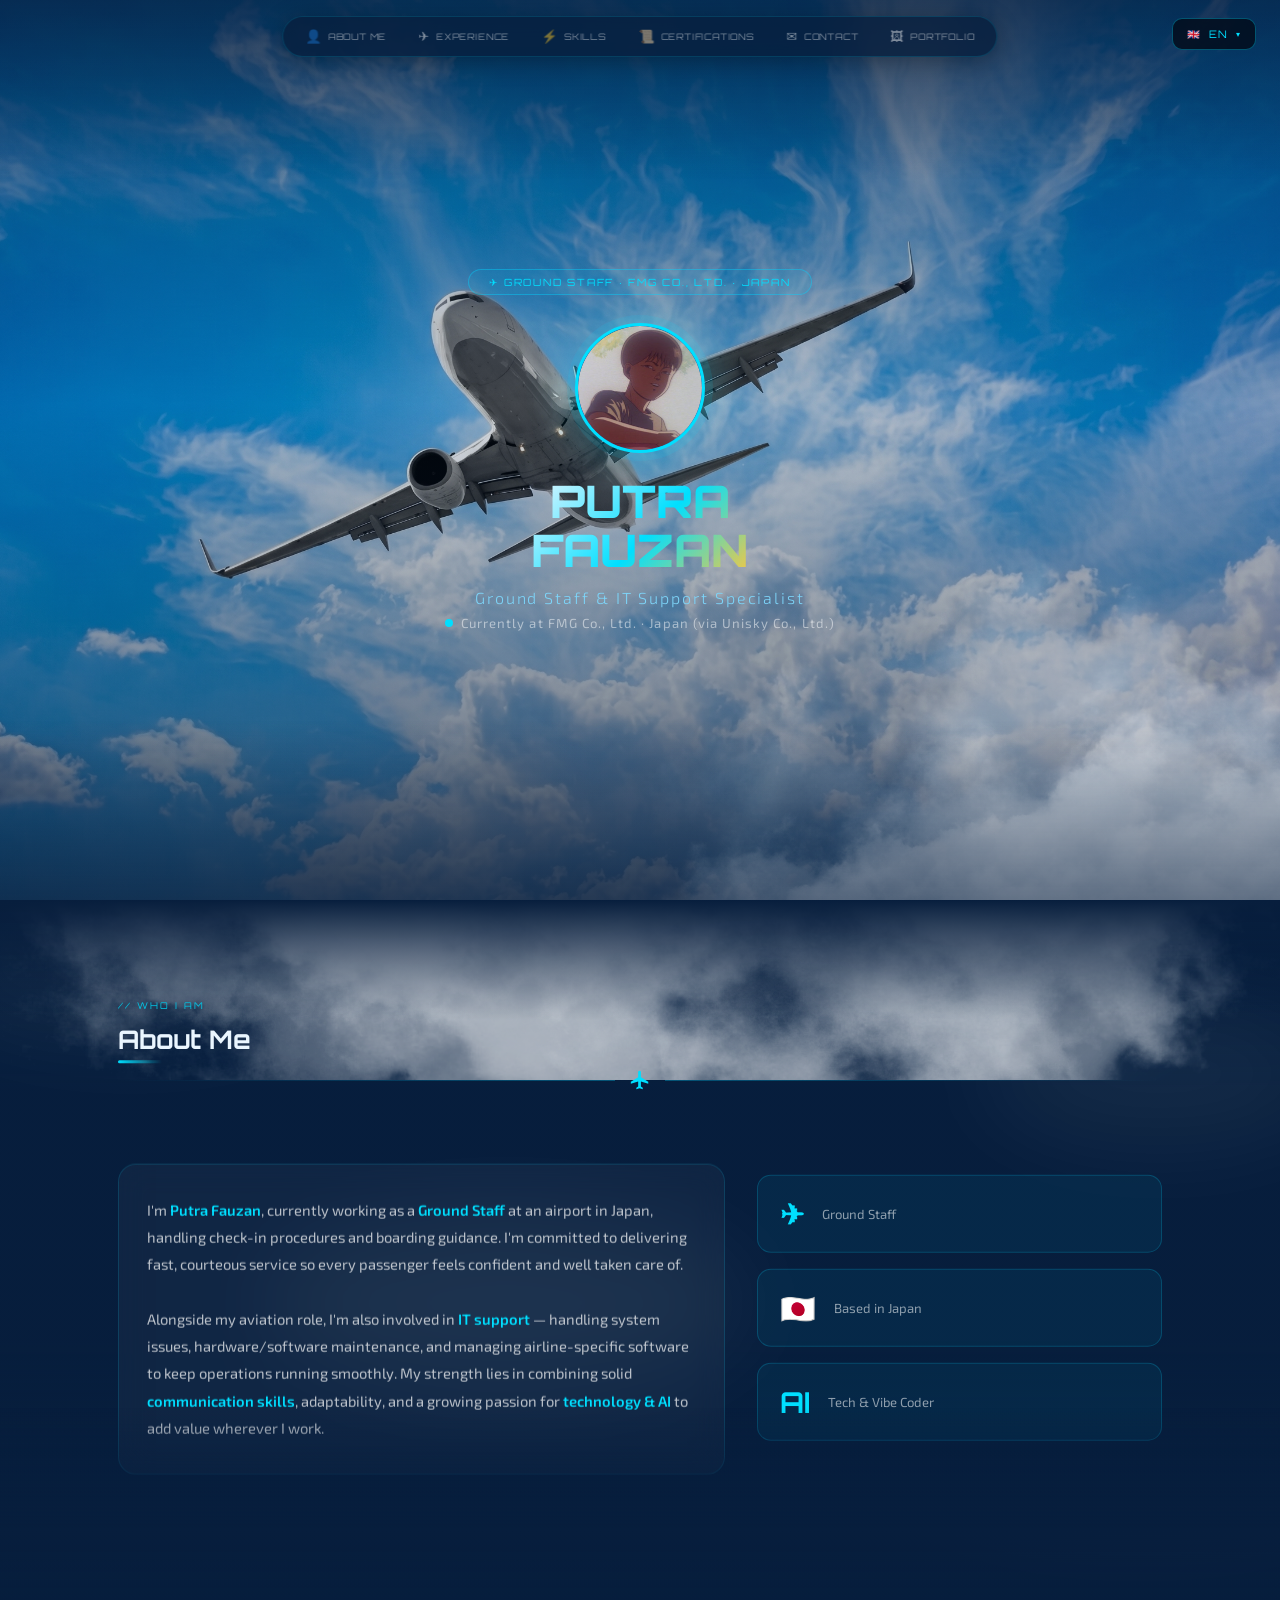
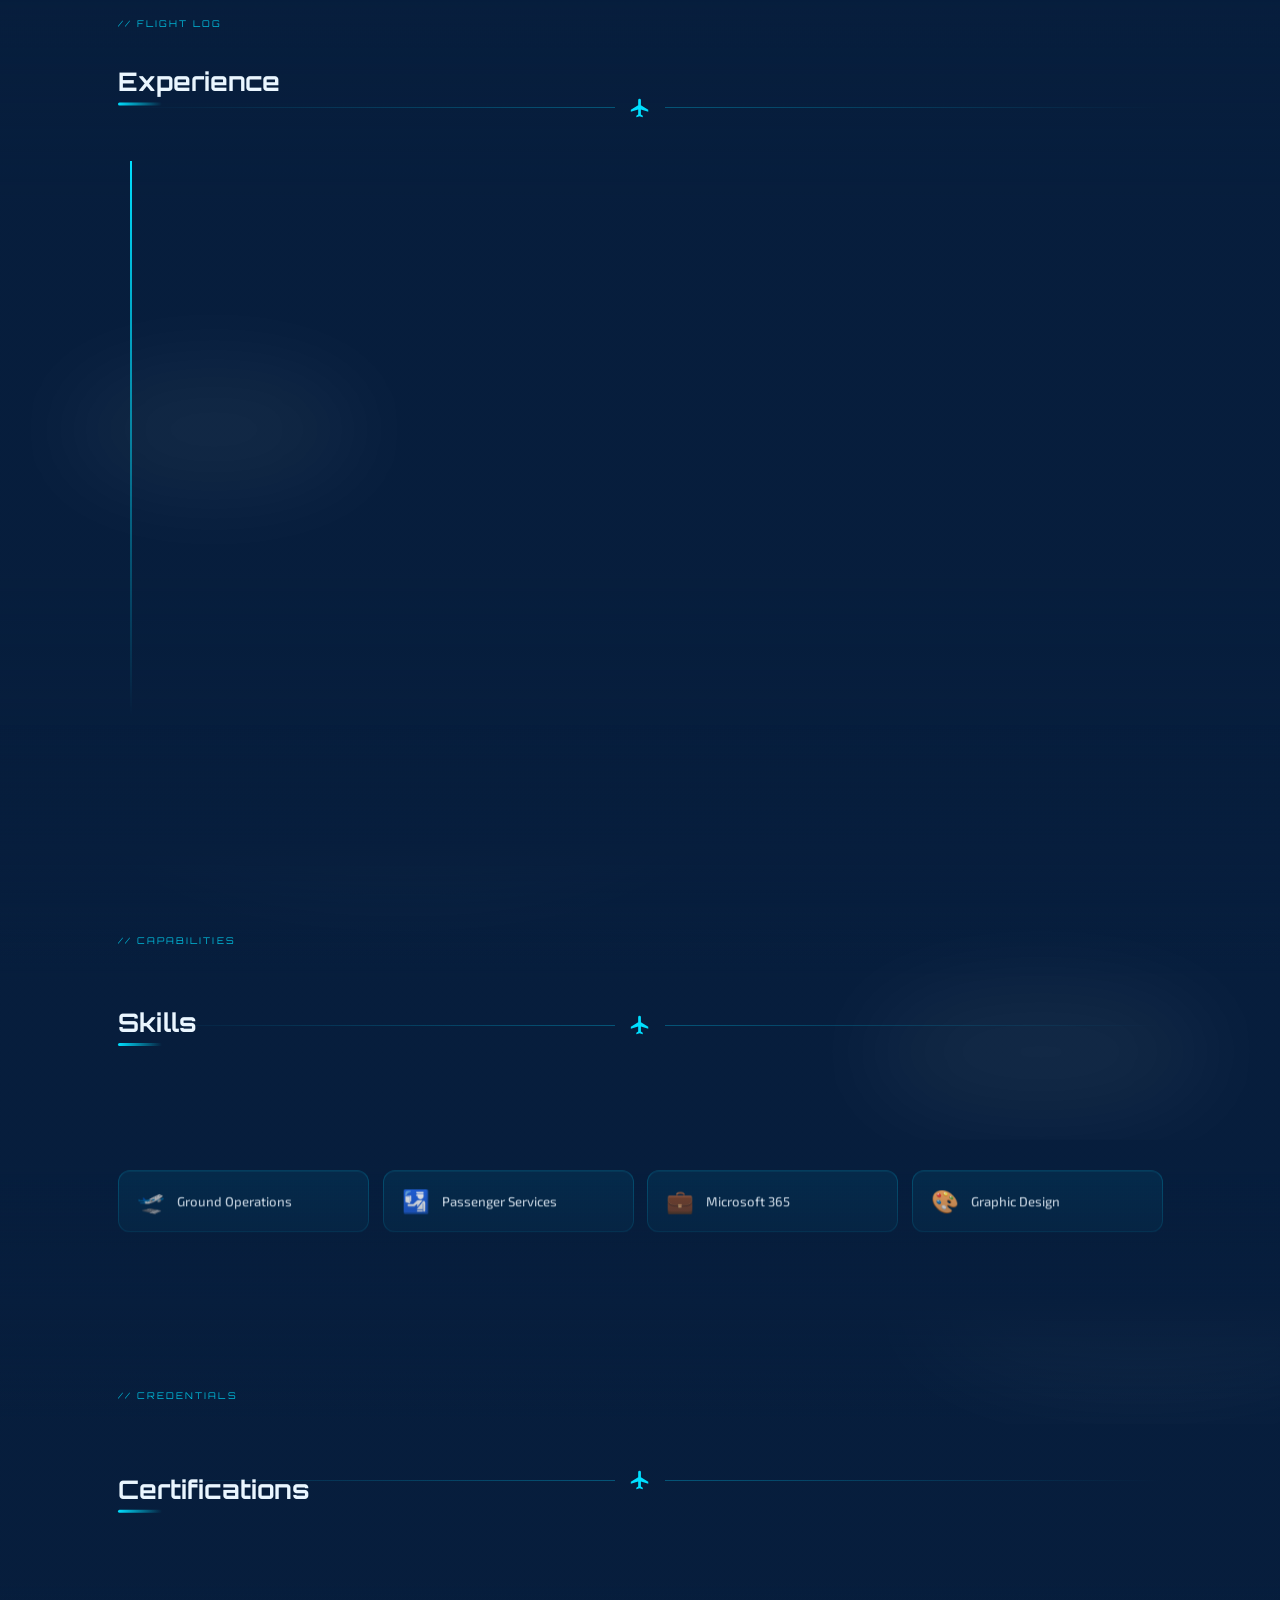
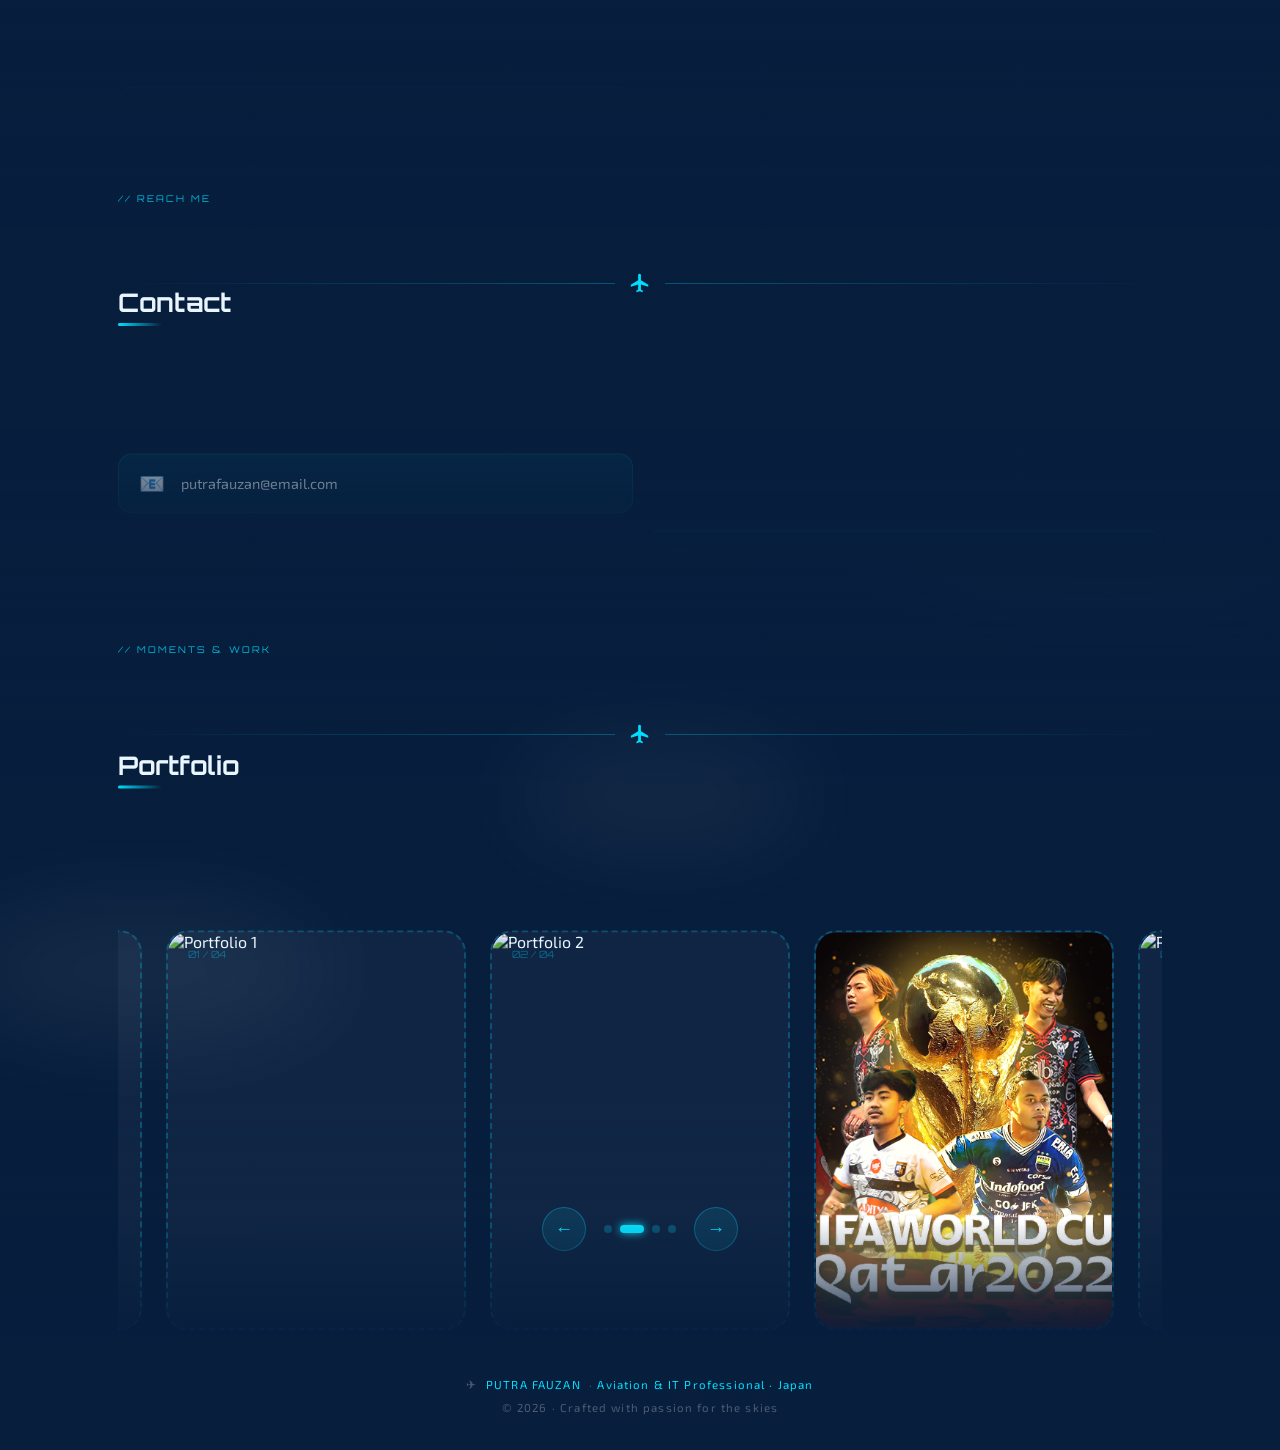
==== commit 1916568c: "Add flipped cloud layer at top of About section 3 cloud layers flipped vertically (scaleY(-1)) hangi" ====
--- a/main.html
+++ b/main.html
@@ -86,6 +86,11 @@
 
 <!-- ABOUT -->
 <section id="about">
+  <div class="top-clouds">
+    <img src="Image/cloud1.png" style="--i:1" alt="">
+    <img src="Image/cloud3.png" style="--i:2" alt="">
+    <img src="Image/cloud5.png" style="--i:3" alt="">
+  </div>
   <div class="cloud-blobs">
     <div class="cb" style="width:420px;height:160px;top:10%;left:-80px;--cd:20s;--cx:40px;--cy:-15px"></div>
     <div class="cb" style="width:360px;height:140px;top:30%;right:-60px;--cd:24s;--cx:-30px;--cy:20px"></div>
--- a/style.css
+++ b/style.css
@@ -131,6 +131,23 @@
         url('Image/hero-bg.png') center/cover no-repeat;
       overflow: hidden;
     }
+    /* ── TOP CLOUDS (flipped, hangs from top of section) ── */
+    .top-clouds {
+      position: absolute; top: 0; left: 0; width: 100%;
+      height: 180px; overflow: hidden;
+      pointer-events: none; z-index: 2;
+    }
+    .top-clouds img {
+      position: absolute; top: 0; max-width: 100%;
+      transform: scaleY(-1);
+      opacity: 0.5;
+      filter: brightness(1.2) drop-shadow(0 4px 24px rgba(180,220,255,0.15));
+      animation: hero-cloud-drift calc(28s * var(--i)) linear infinite;
+    }
+    .top-clouds img:nth-child(1) { animation-delay: calc(-28s * 0.1); }
+    .top-clouds img:nth-child(2) { animation-delay: calc(-28s * 0.4); opacity: 0.35; }
+    .top-clouds img:nth-child(3) { animation-delay: calc(-28s * 0.7); opacity: 0.4; }
+
     /* ── HERO CLOUD ANIMATION ── */
     .hero-clouds {
       position: absolute; inset: 0;
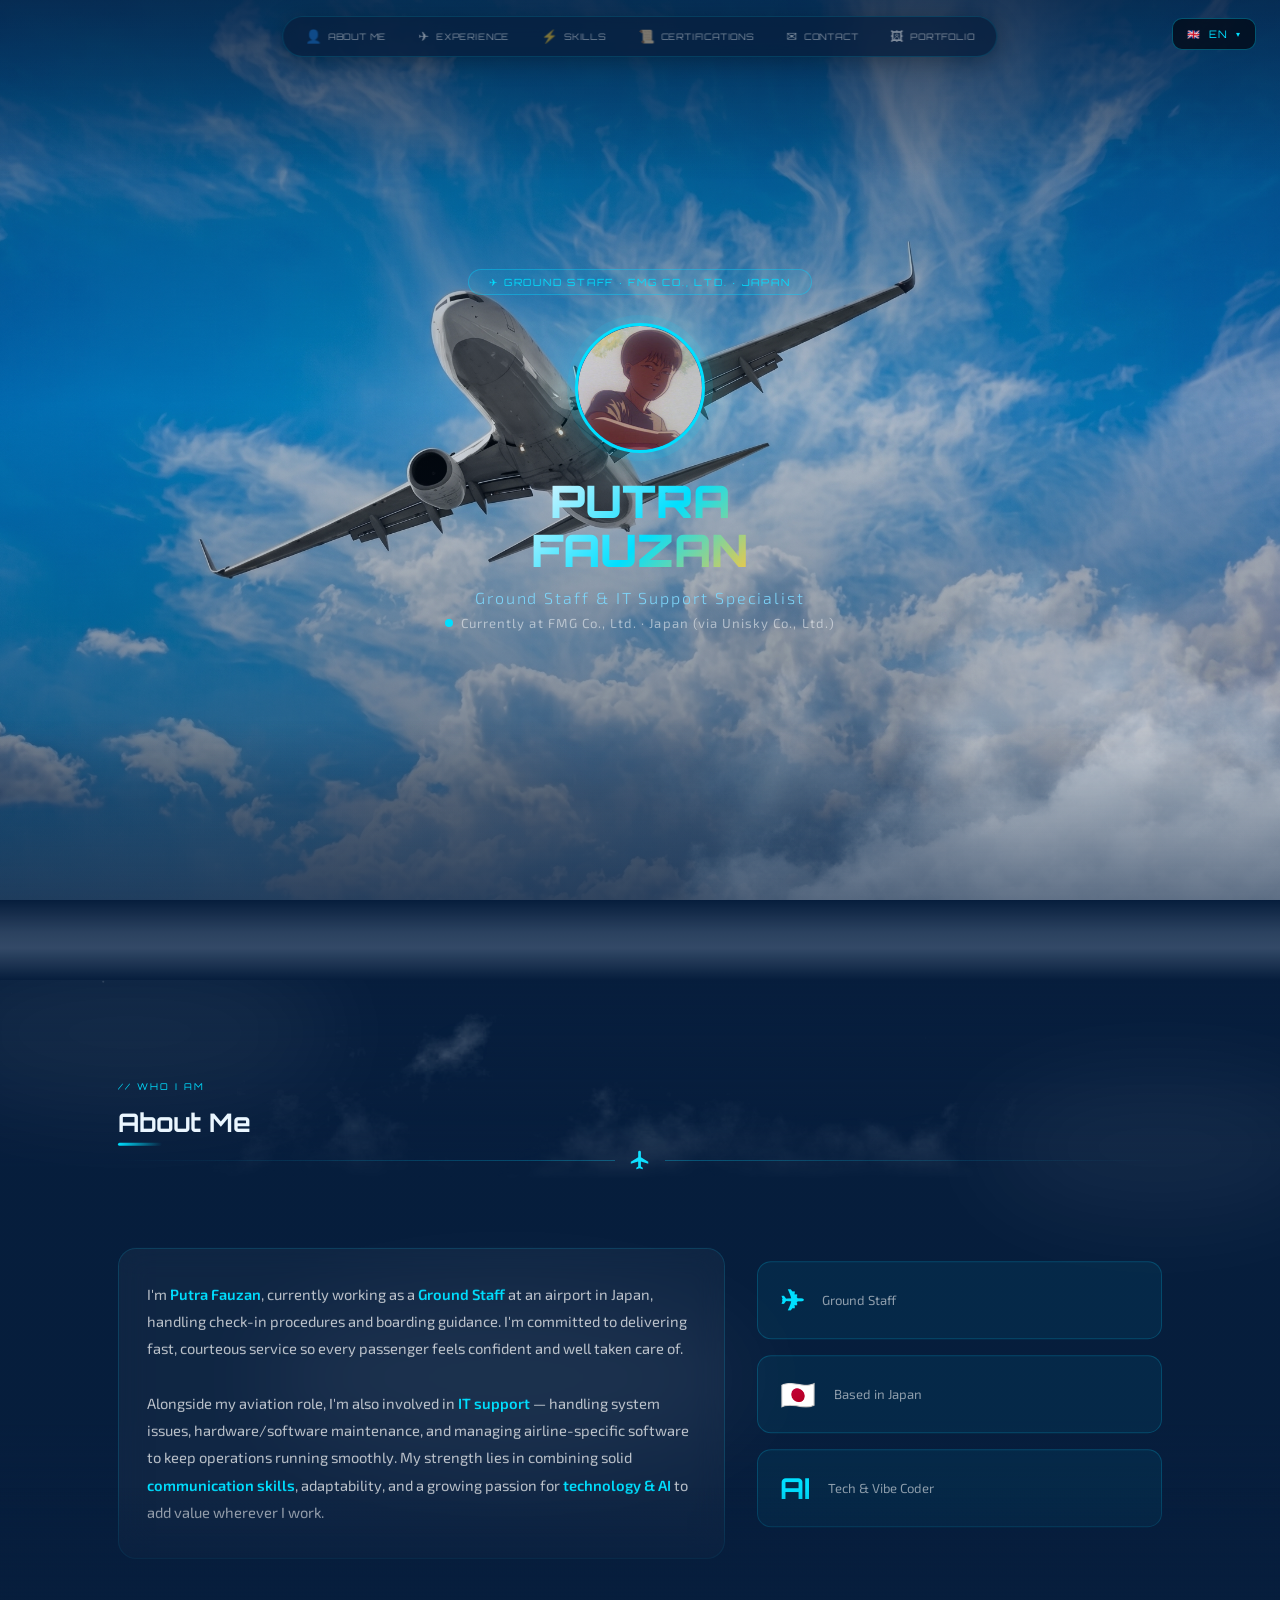
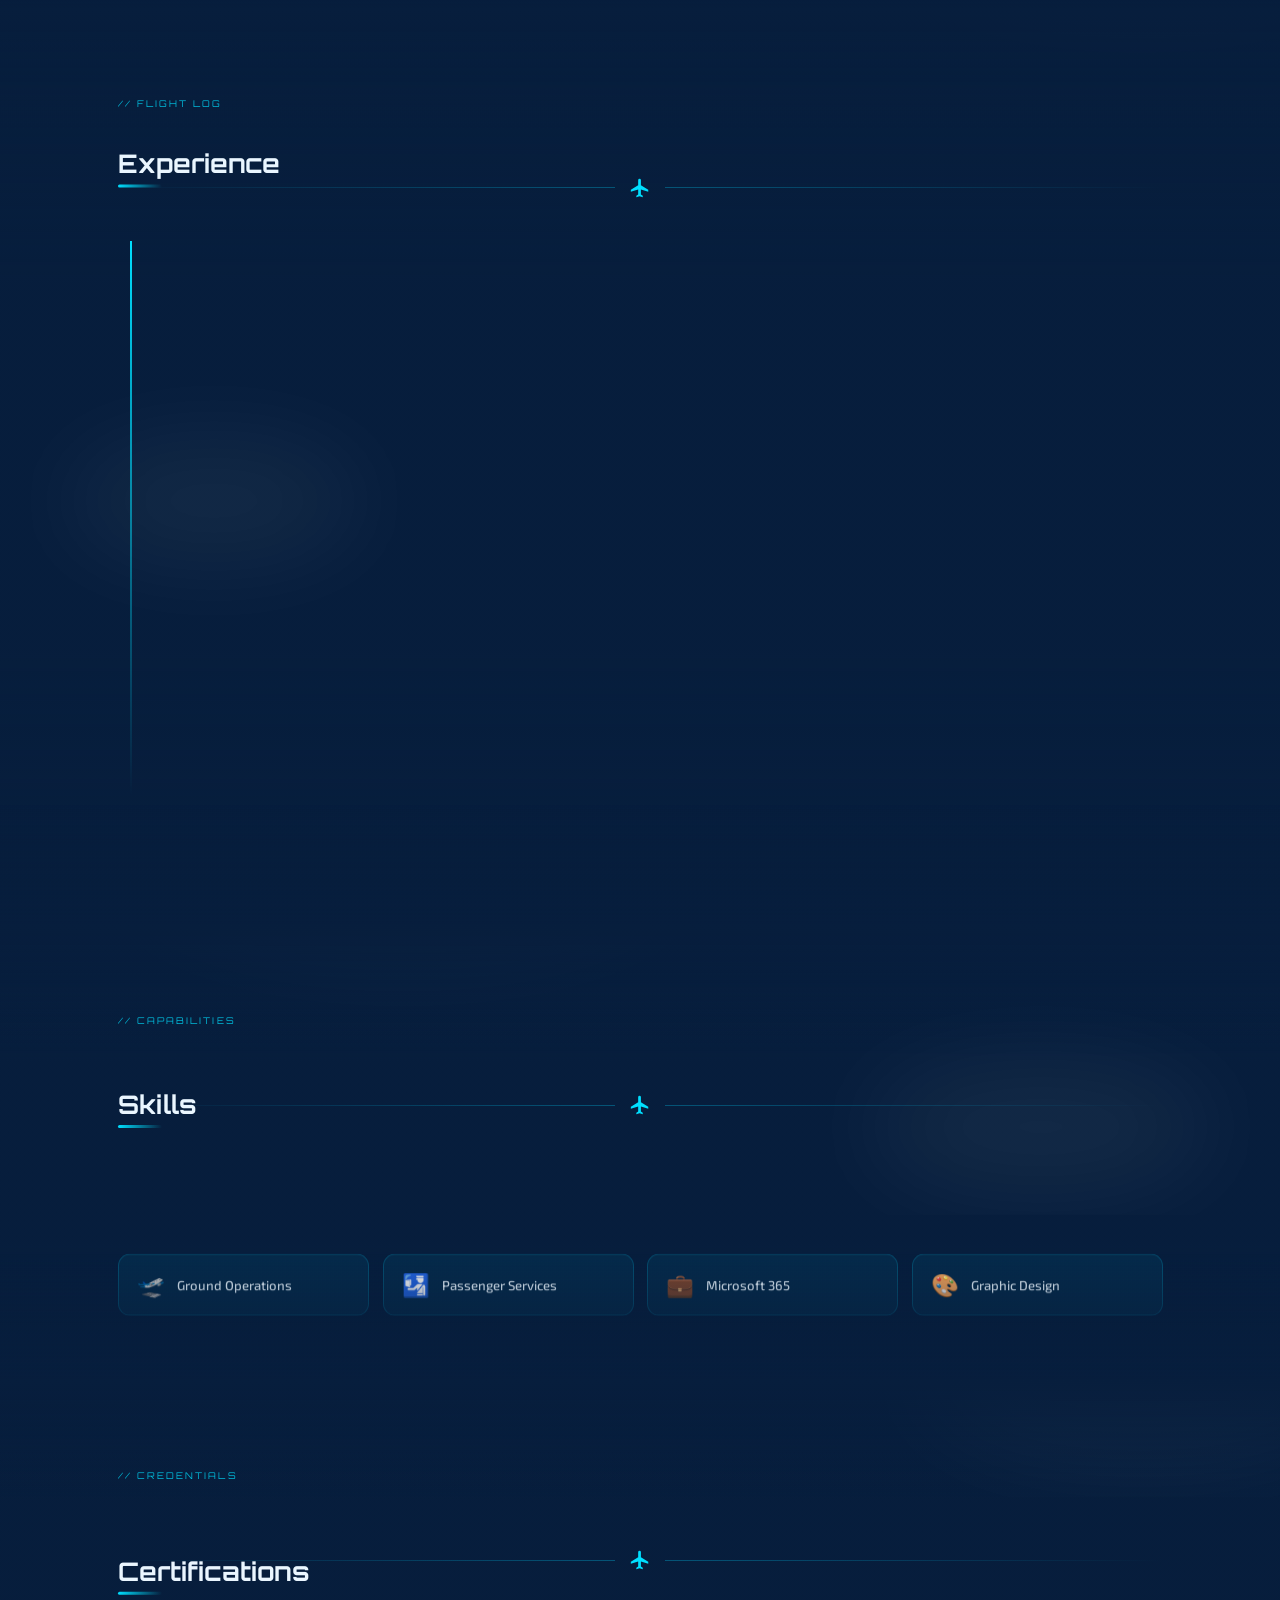
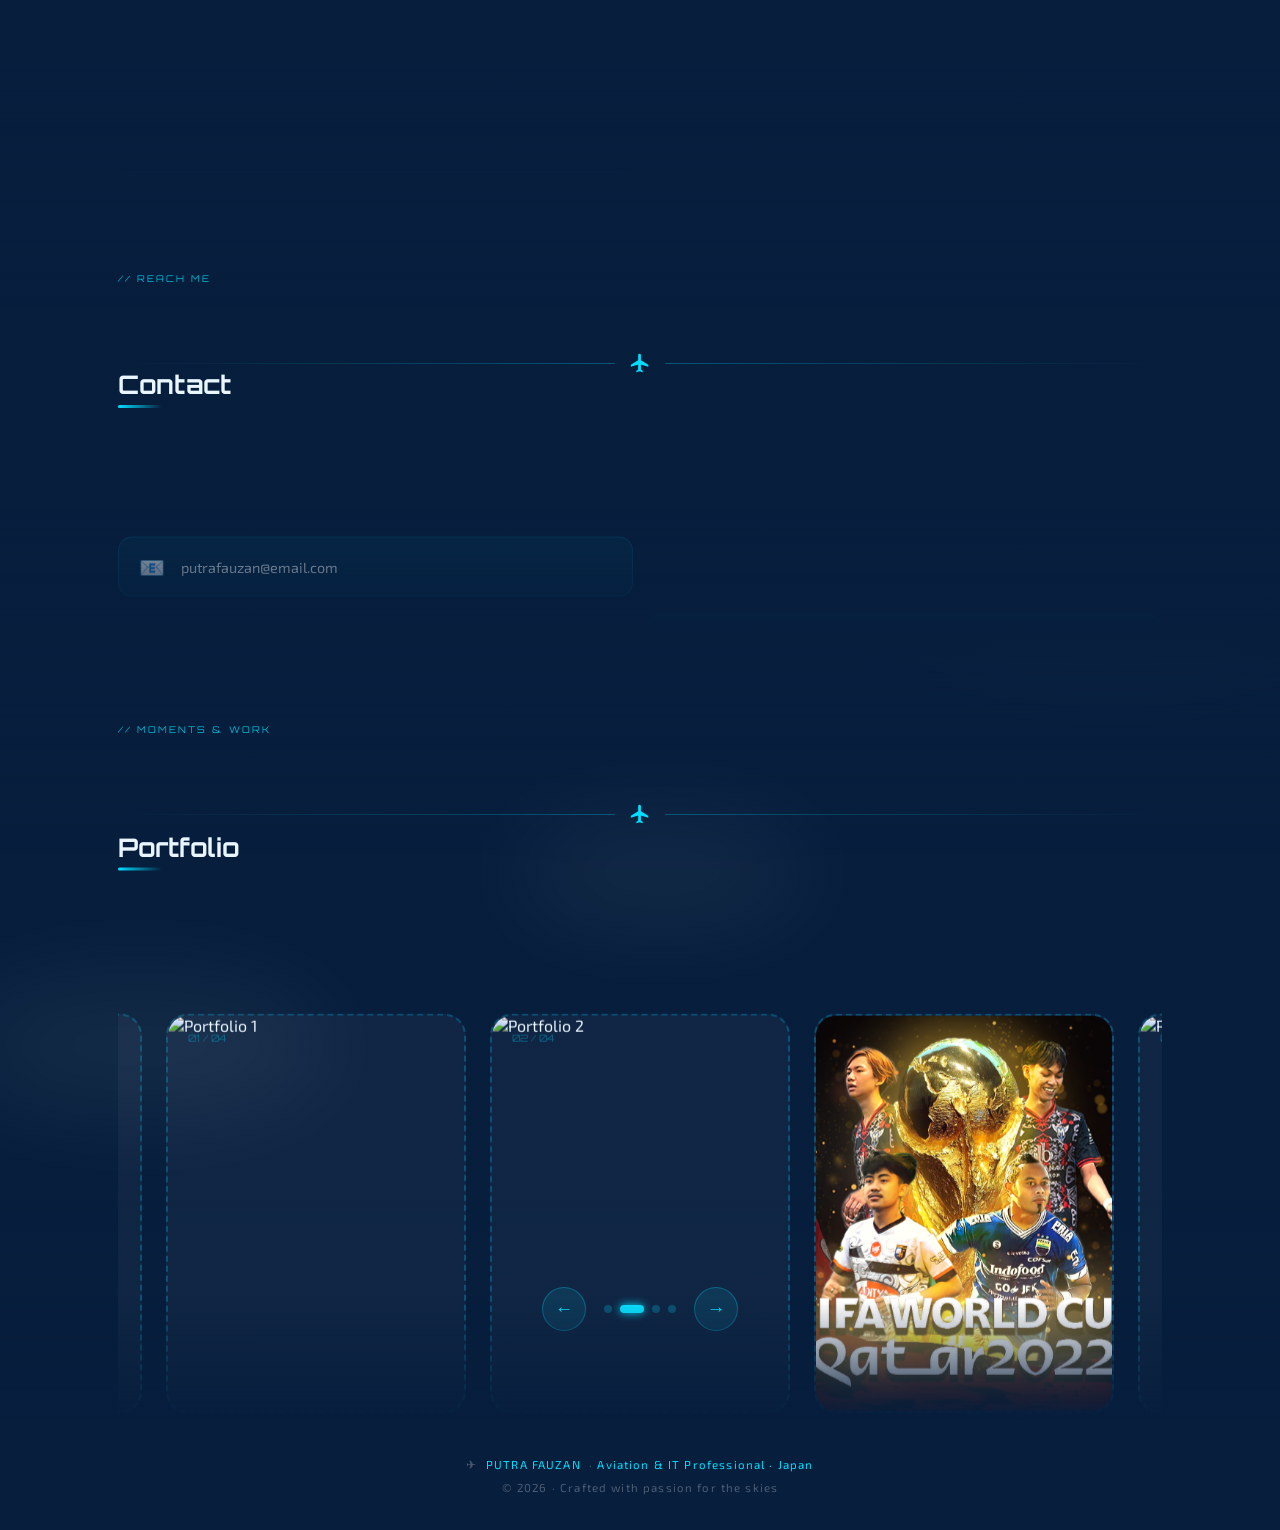
==== commit 923c1f4d: "Add space and white atmospheric haze between hero and About Me section Co-Authored-By: Claude Sonnet" ====
--- a/main.html
+++ b/main.html
@@ -84,6 +84,8 @@
 
 </section>
 
+<div class="white-haze-sep"></div>
+
 <!-- ABOUT -->
 <section id="about">
   <div class="top-clouds">
--- a/style.css
+++ b/style.css
@@ -119,6 +119,13 @@
         );
     }
 
+    /* ── HERO bottom white fade ── */
+    #hero::after {
+      content: ''; position: absolute; bottom: 0; left: 0; right: 0;
+      height: 100px; z-index: 3; pointer-events: none;
+      background: linear-gradient(to top, rgba(210,230,255,0.2) 0%, transparent 100%);
+    }
+
     /* ── HERO ── */
     #hero {
       min-height: 100dvh; display: flex; flex-direction: column;
@@ -131,22 +138,43 @@
         url('Image/hero-bg.png') center/cover no-repeat;
       overflow: hidden;
     }
-    /* ── TOP CLOUDS (flipped, hangs from top of section) ── */
+    /* ── TOP CLOUDS (flipped, hangs from top of About section) ── */
     .top-clouds {
       position: absolute; top: 0; left: 0; width: 100%;
-      height: 180px; overflow: hidden;
-      pointer-events: none; z-index: 2;
+      height: 200px; overflow: hidden;
+      pointer-events: none; z-index: 4;
+      -webkit-mask-image: linear-gradient(to bottom, black 40%, transparent 100%);
+      mask-image: linear-gradient(to bottom, black 40%, transparent 100%);
     }
     .top-clouds img {
       position: absolute; top: 0; max-width: 100%;
-      transform: scaleY(-1);
-      opacity: 0.5;
+      opacity: 0.55;
       filter: brightness(1.2) drop-shadow(0 4px 24px rgba(180,220,255,0.15));
-      animation: hero-cloud-drift calc(28s * var(--i)) linear infinite;
-    }
-    .top-clouds img:nth-child(1) { animation-delay: calc(-28s * 0.1); }
-    .top-clouds img:nth-child(2) { animation-delay: calc(-28s * 0.4); opacity: 0.35; }
-    .top-clouds img:nth-child(3) { animation-delay: calc(-28s * 0.7); opacity: 0.4; }
+      animation: cloud-top-drift calc(45s * var(--i)) linear infinite;
+    }
+    @keyframes cloud-top-drift {
+      0%   { transform: translateX(-100%) scaleY(-1); }
+      100% { transform: translateX(100vw)  scaleY(-1); }
+    }
+    .top-clouds img:nth-child(1) { animation-delay: calc(-45s * 0.1); }
+    .top-clouds img:nth-child(2) { animation-delay: calc(-45s * 0.4); opacity: 0.38; }
+    .top-clouds img:nth-child(3) { animation-delay: calc(-45s * 0.7); opacity: 0.45; }
+
+    /* Remove top fog on About — replaced by cloud layer + white haze sep */
+    #about::before { display: none; }
+
+    /* ── WHITE HAZE SEPARATOR (hero → about) ── */
+    .white-haze-sep {
+      height: 80px;
+      position: relative; z-index: 5;
+      background: linear-gradient(to bottom,
+        transparent 0%,
+        rgba(210,230,255,0.18) 40%,
+        rgba(210,230,255,0.22) 60%,
+        transparent 100%
+      );
+      pointer-events: none;
+    }
 
     /* ── HERO CLOUD ANIMATION ── */
     .hero-clouds {
@@ -277,7 +305,7 @@
     /* ── ABOUT ── */
     #about {
       background:
-        linear-gradient(180deg, rgba(7,30,61,0.88) 0%, rgba(7,30,61,0.55) 30%, rgba(7,30,61,0.55) 70%, rgba(7,30,61,0.88) 100%),
+        linear-gradient(180deg, rgba(7,30,61,0.75) 0%, rgba(7,30,61,0.15) 30%, rgba(7,30,61,0.15) 70%, rgba(7,30,61,0.75) 100%),
         url('Image/aboutme.jpeg') center/cover no-repeat fixed;
     }
     .about-grid {
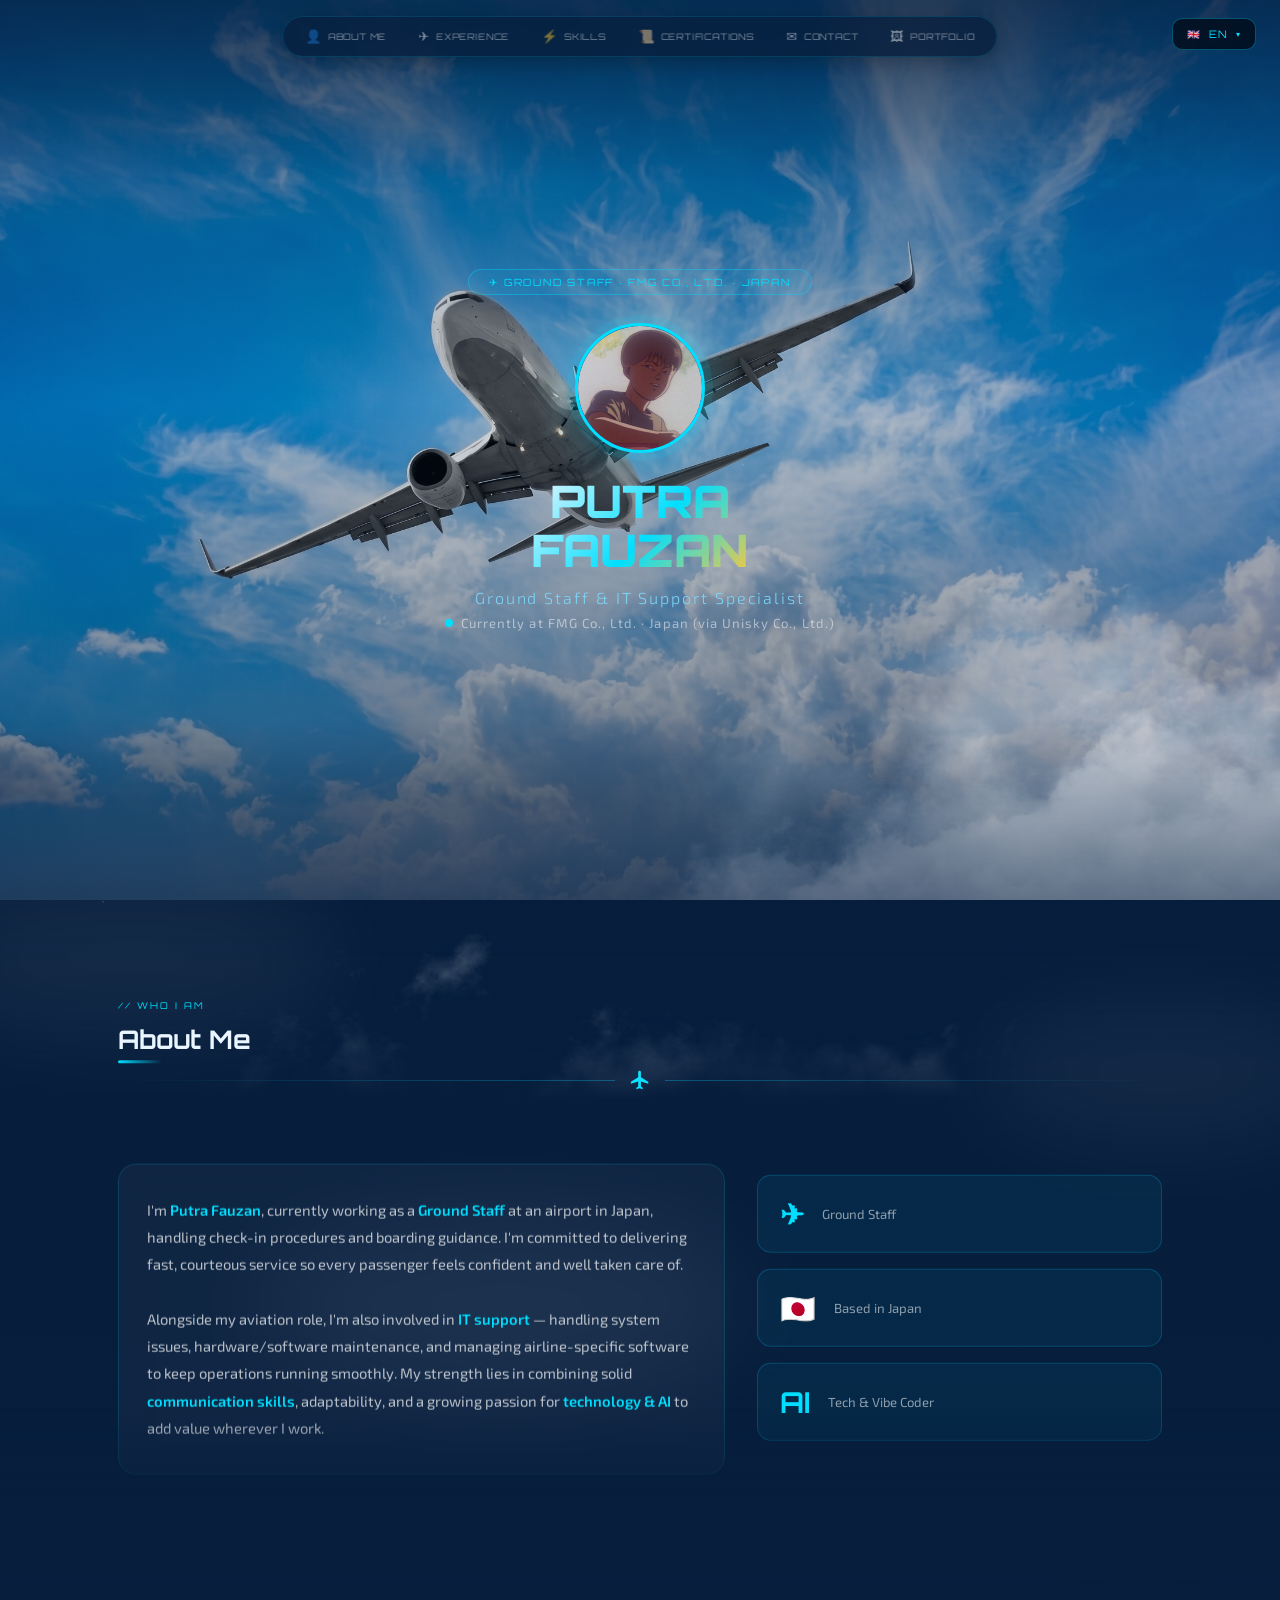
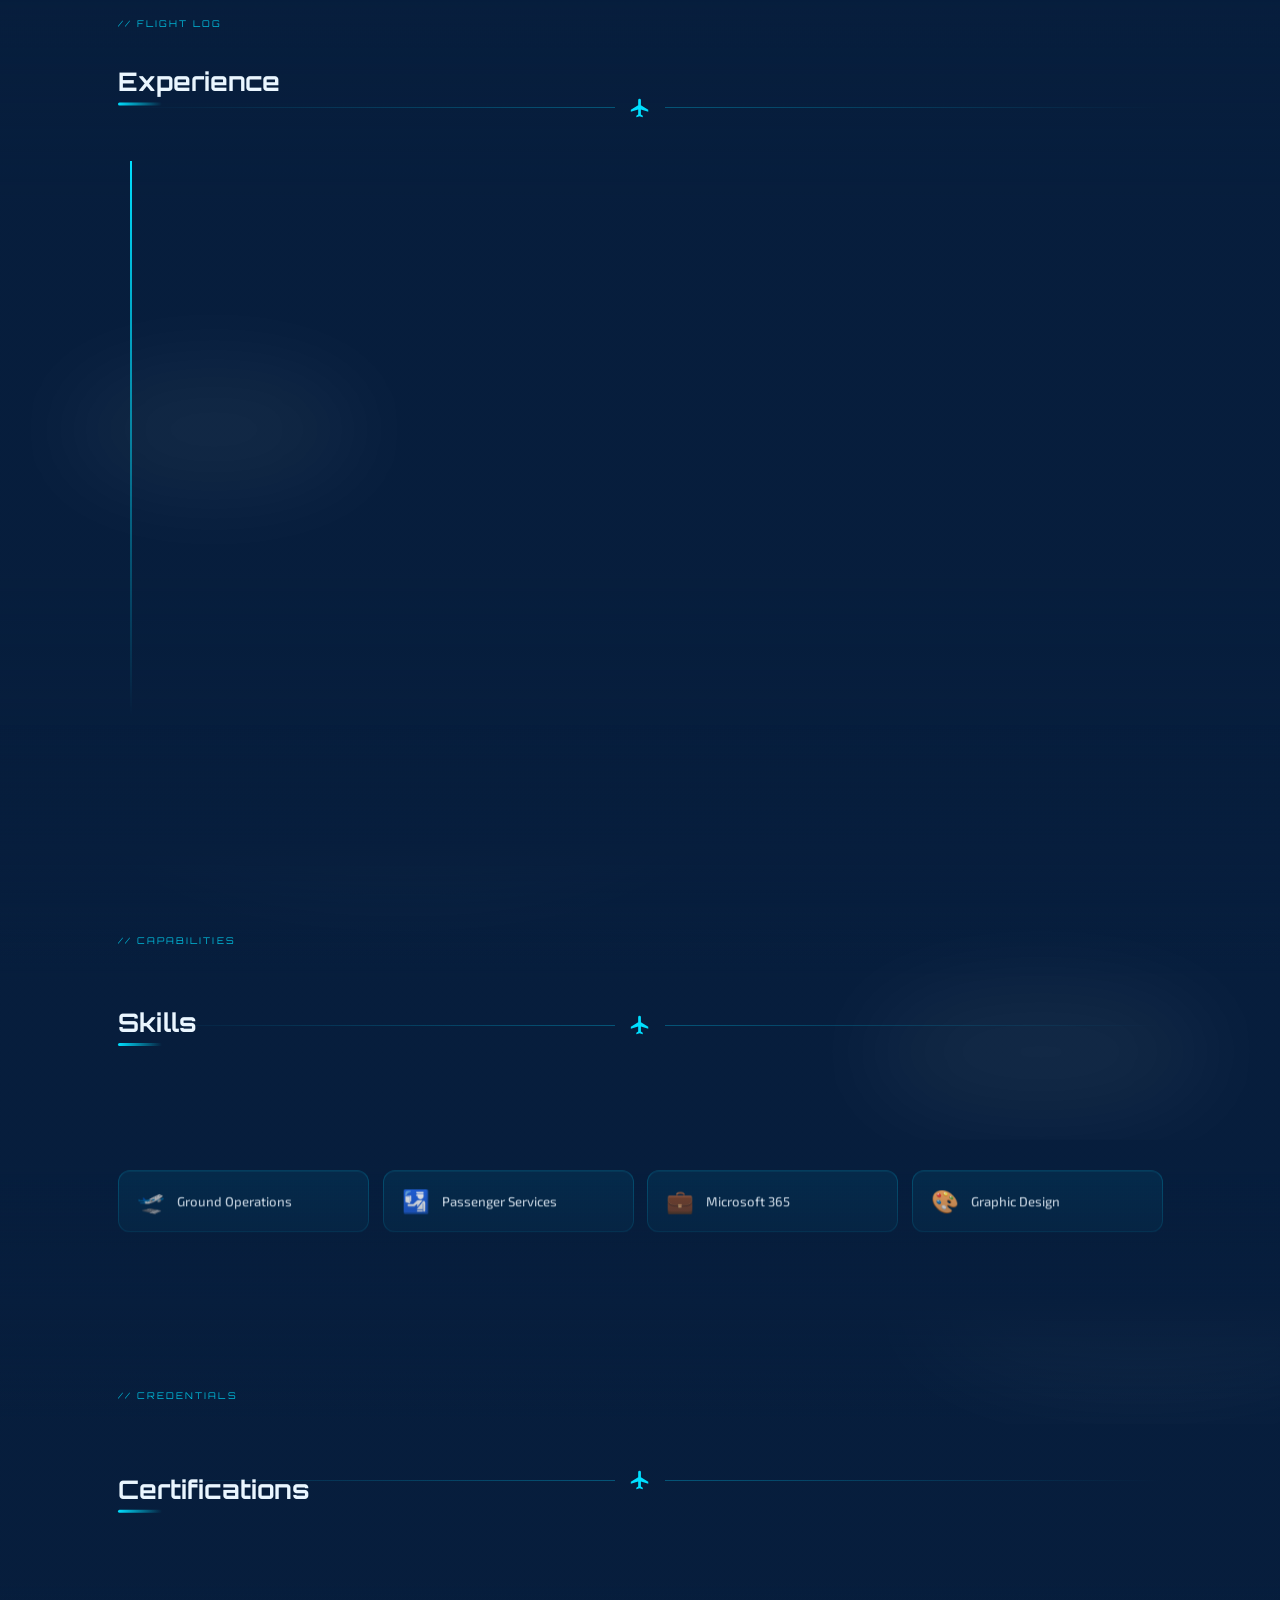
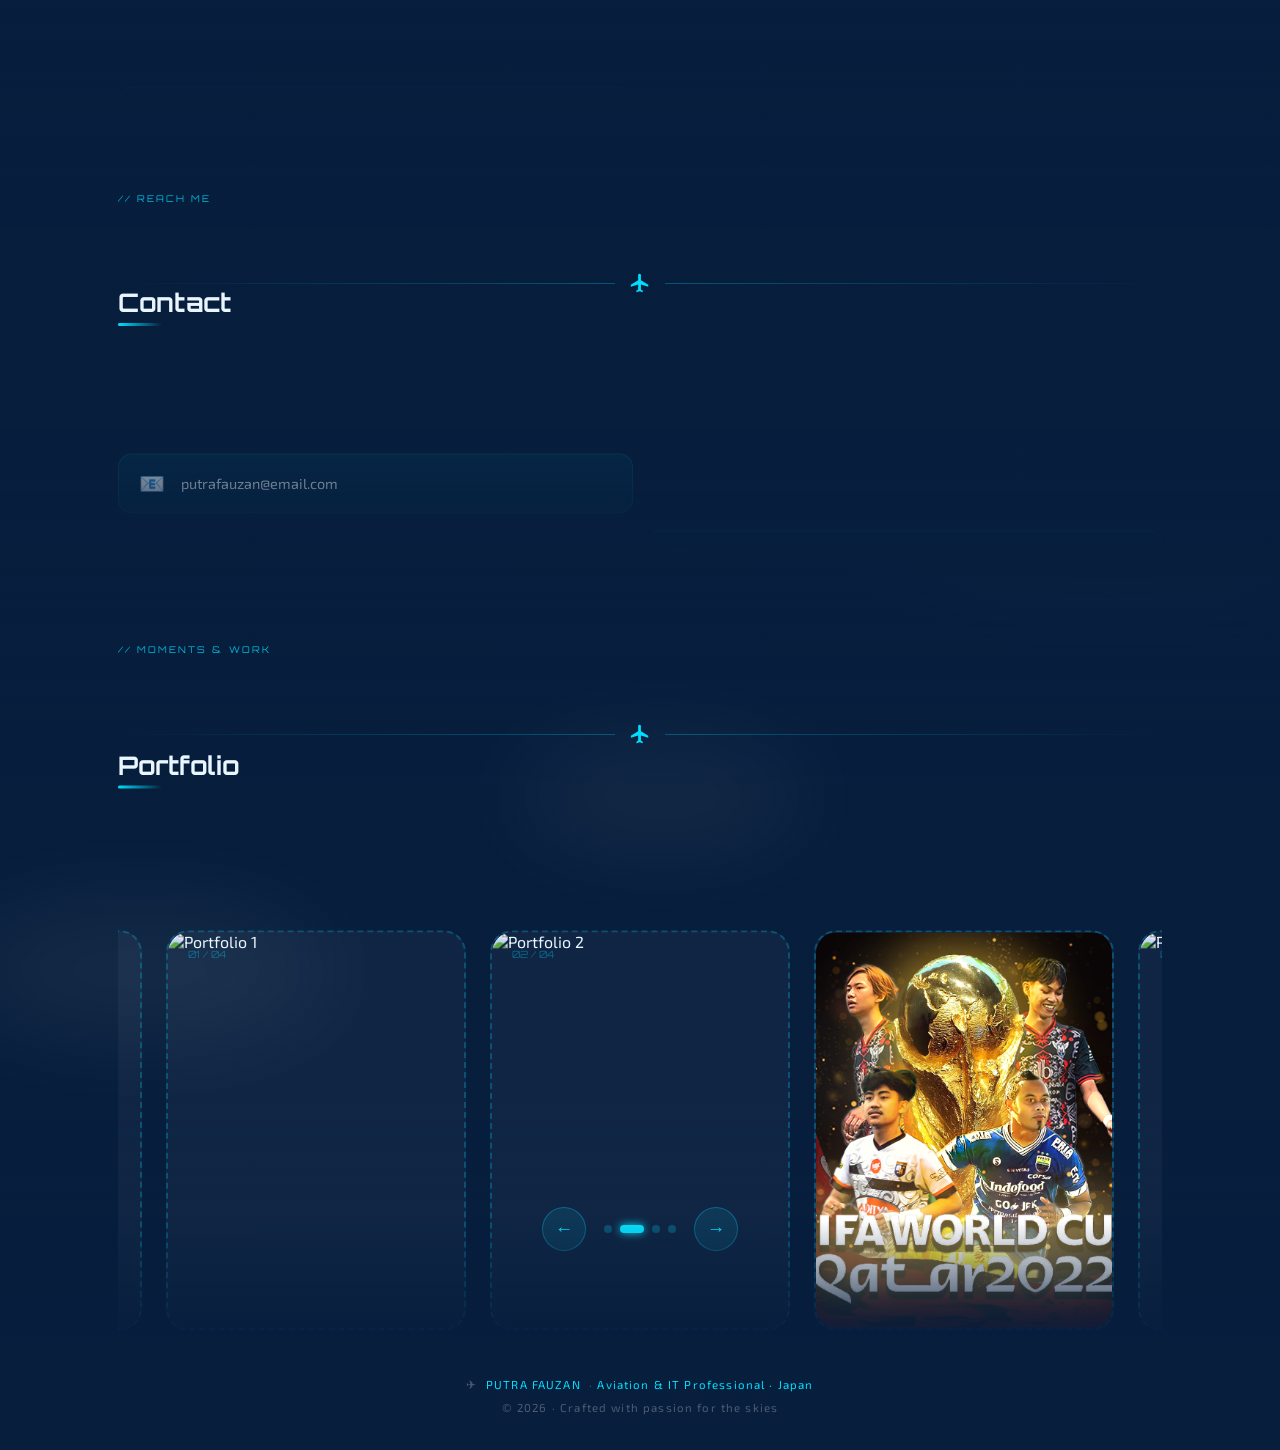
==== commit 225076c5: "Remove white haze separator between hero and about section Co-Authored-By: Claude Sonnet 4.6 <norepl" ====
--- a/main.html
+++ b/main.html
@@ -84,8 +84,6 @@
 
 </section>
 
-<div class="white-haze-sep"></div>
-
 <!-- ABOUT -->
 <section id="about">
   <div class="top-clouds">
--- a/style.css
+++ b/style.css
@@ -163,18 +163,7 @@
     /* Remove top fog on About — replaced by cloud layer + white haze sep */
     #about::before { display: none; }
 
-    /* ── WHITE HAZE SEPARATOR (hero → about) ── */
-    .white-haze-sep {
-      height: 80px;
-      position: relative; z-index: 5;
-      background: linear-gradient(to bottom,
-        transparent 0%,
-        rgba(210,230,255,0.18) 40%,
-        rgba(210,230,255,0.22) 60%,
-        transparent 100%
-      );
-      pointer-events: none;
-    }
+
 
     /* ── HERO CLOUD ANIMATION ── */
     .hero-clouds {
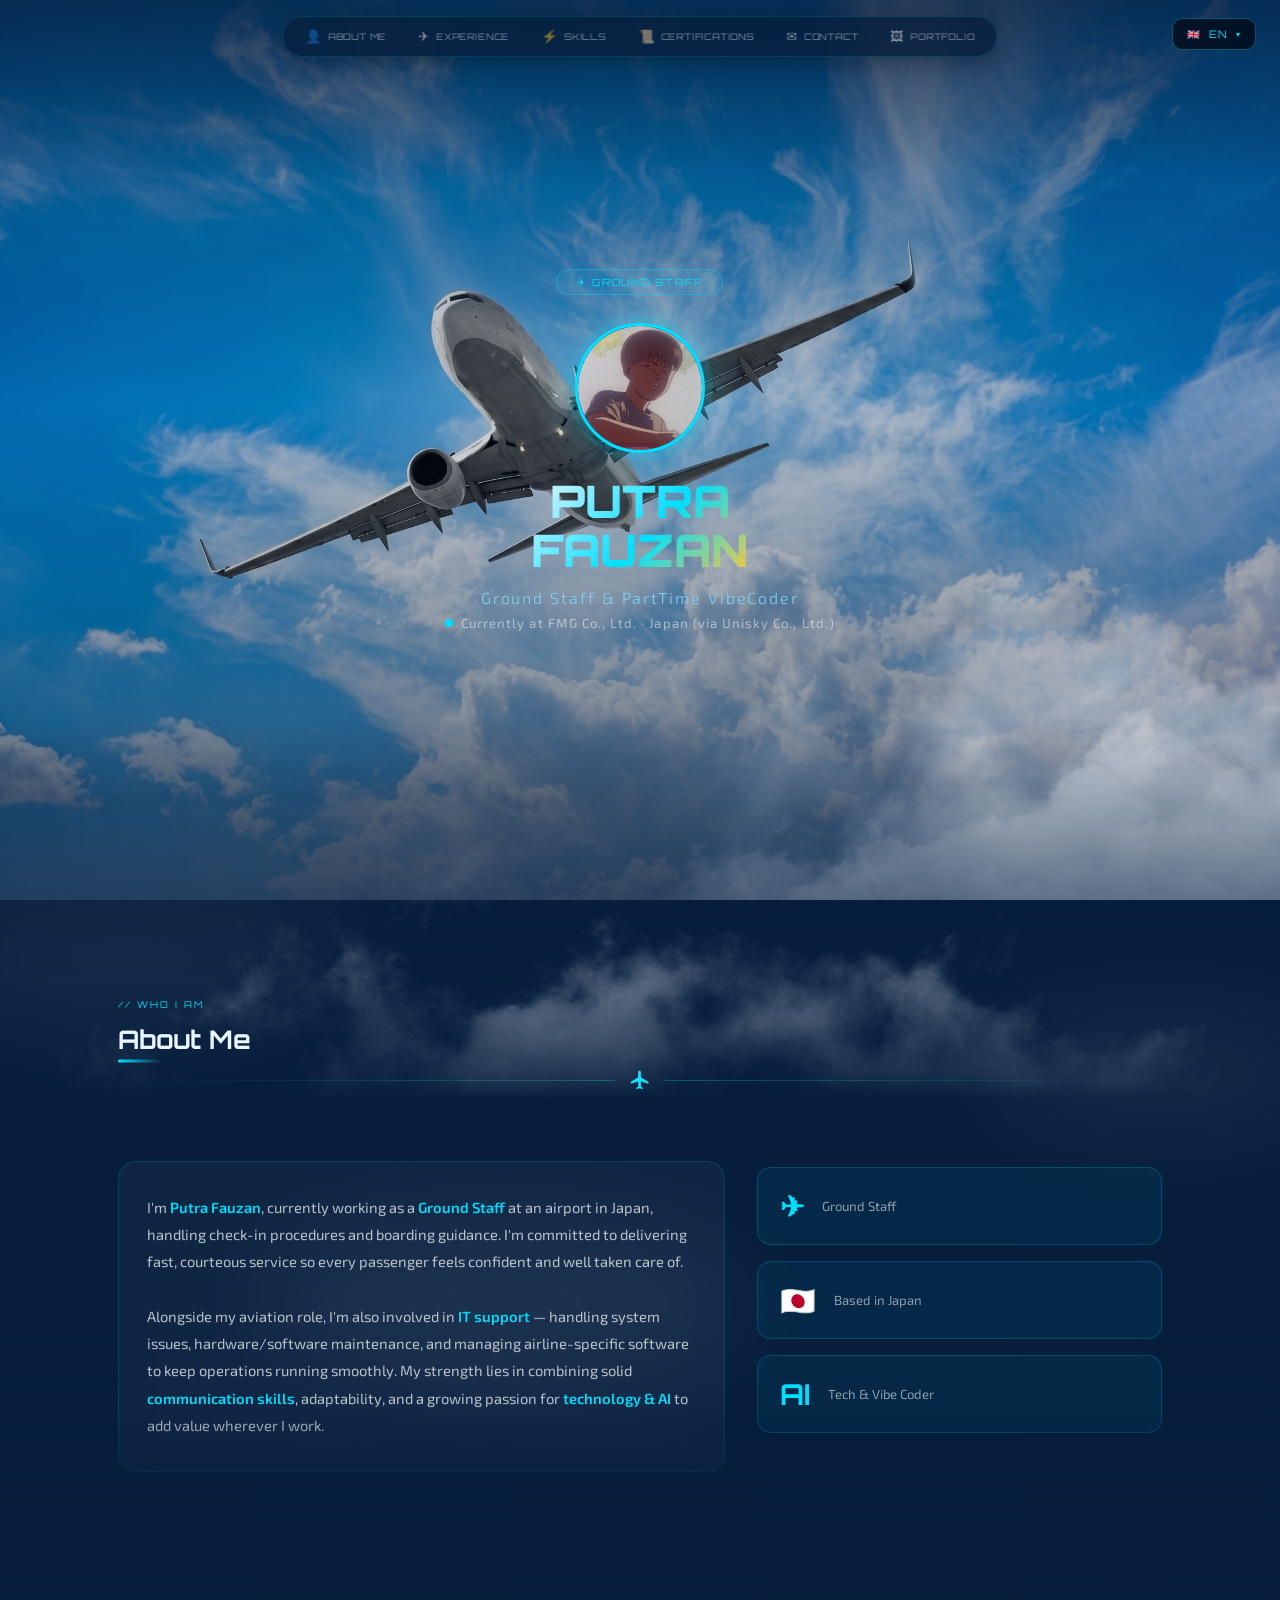
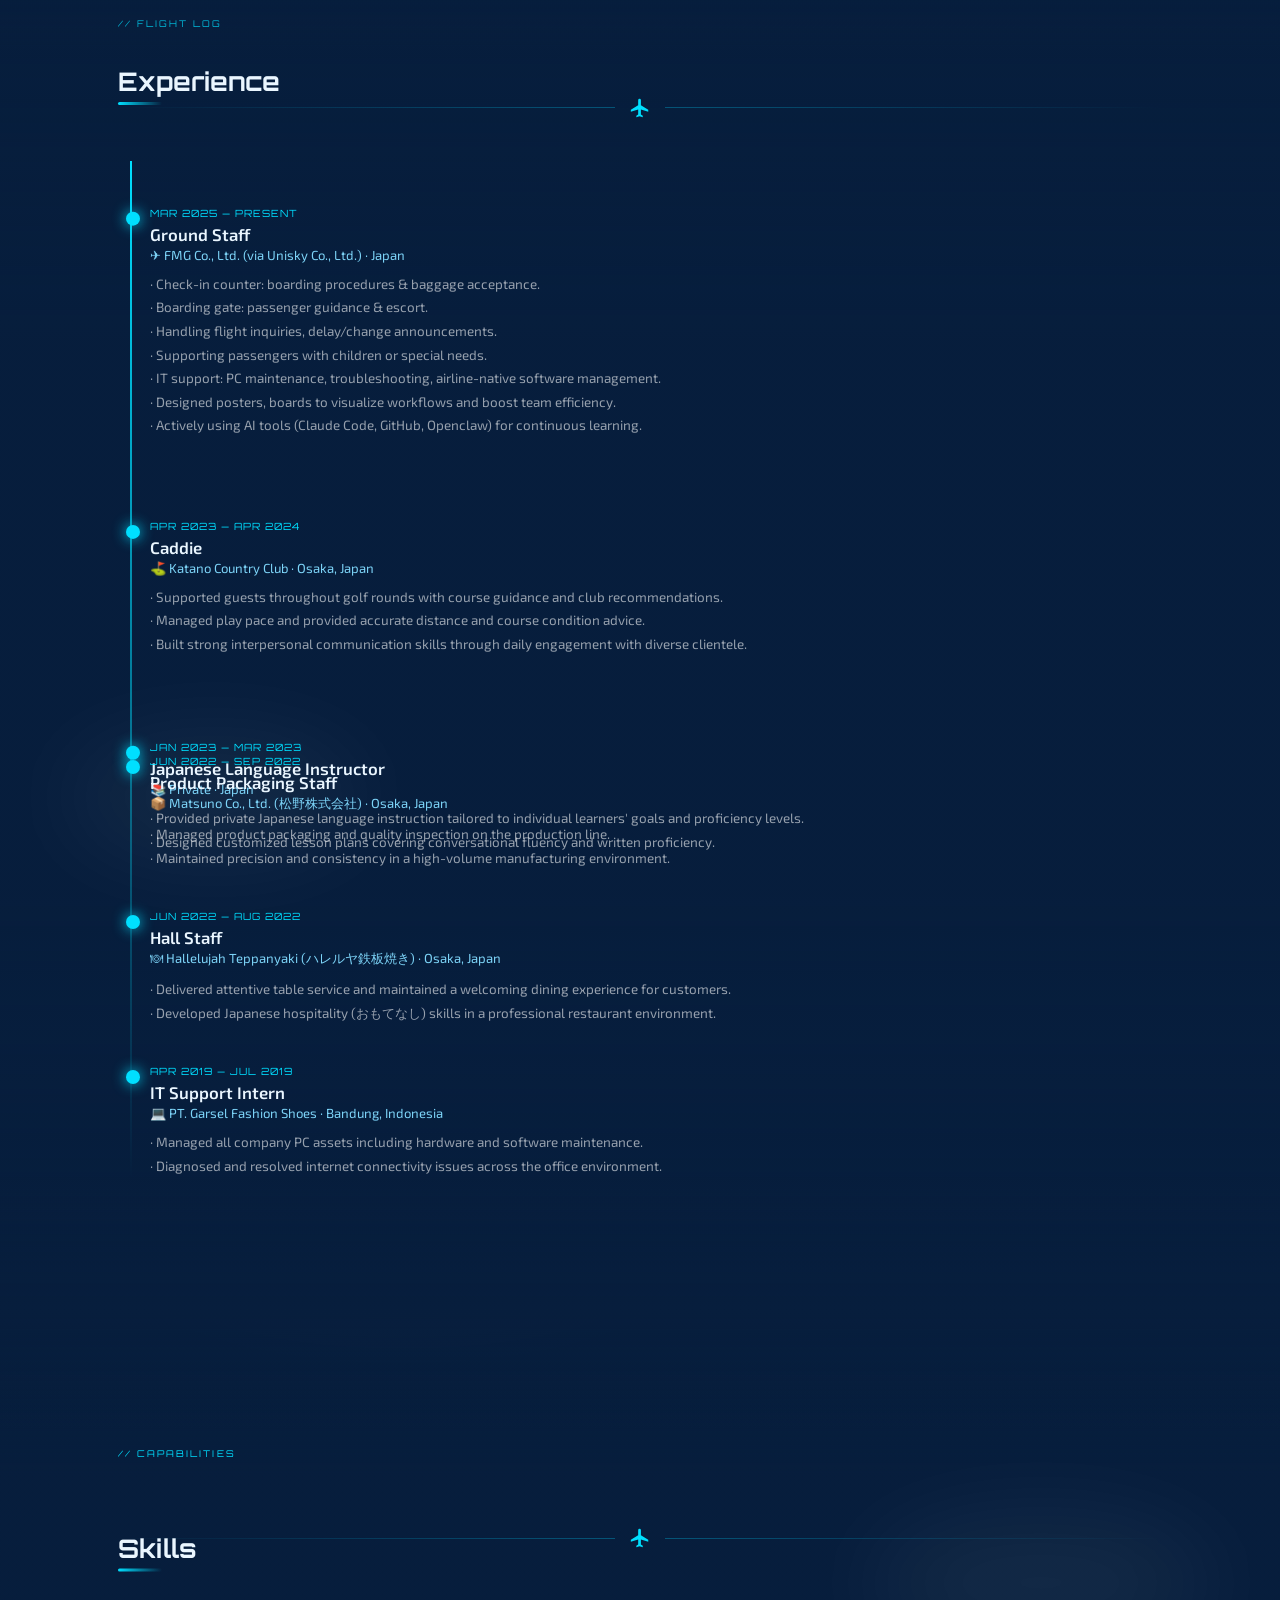
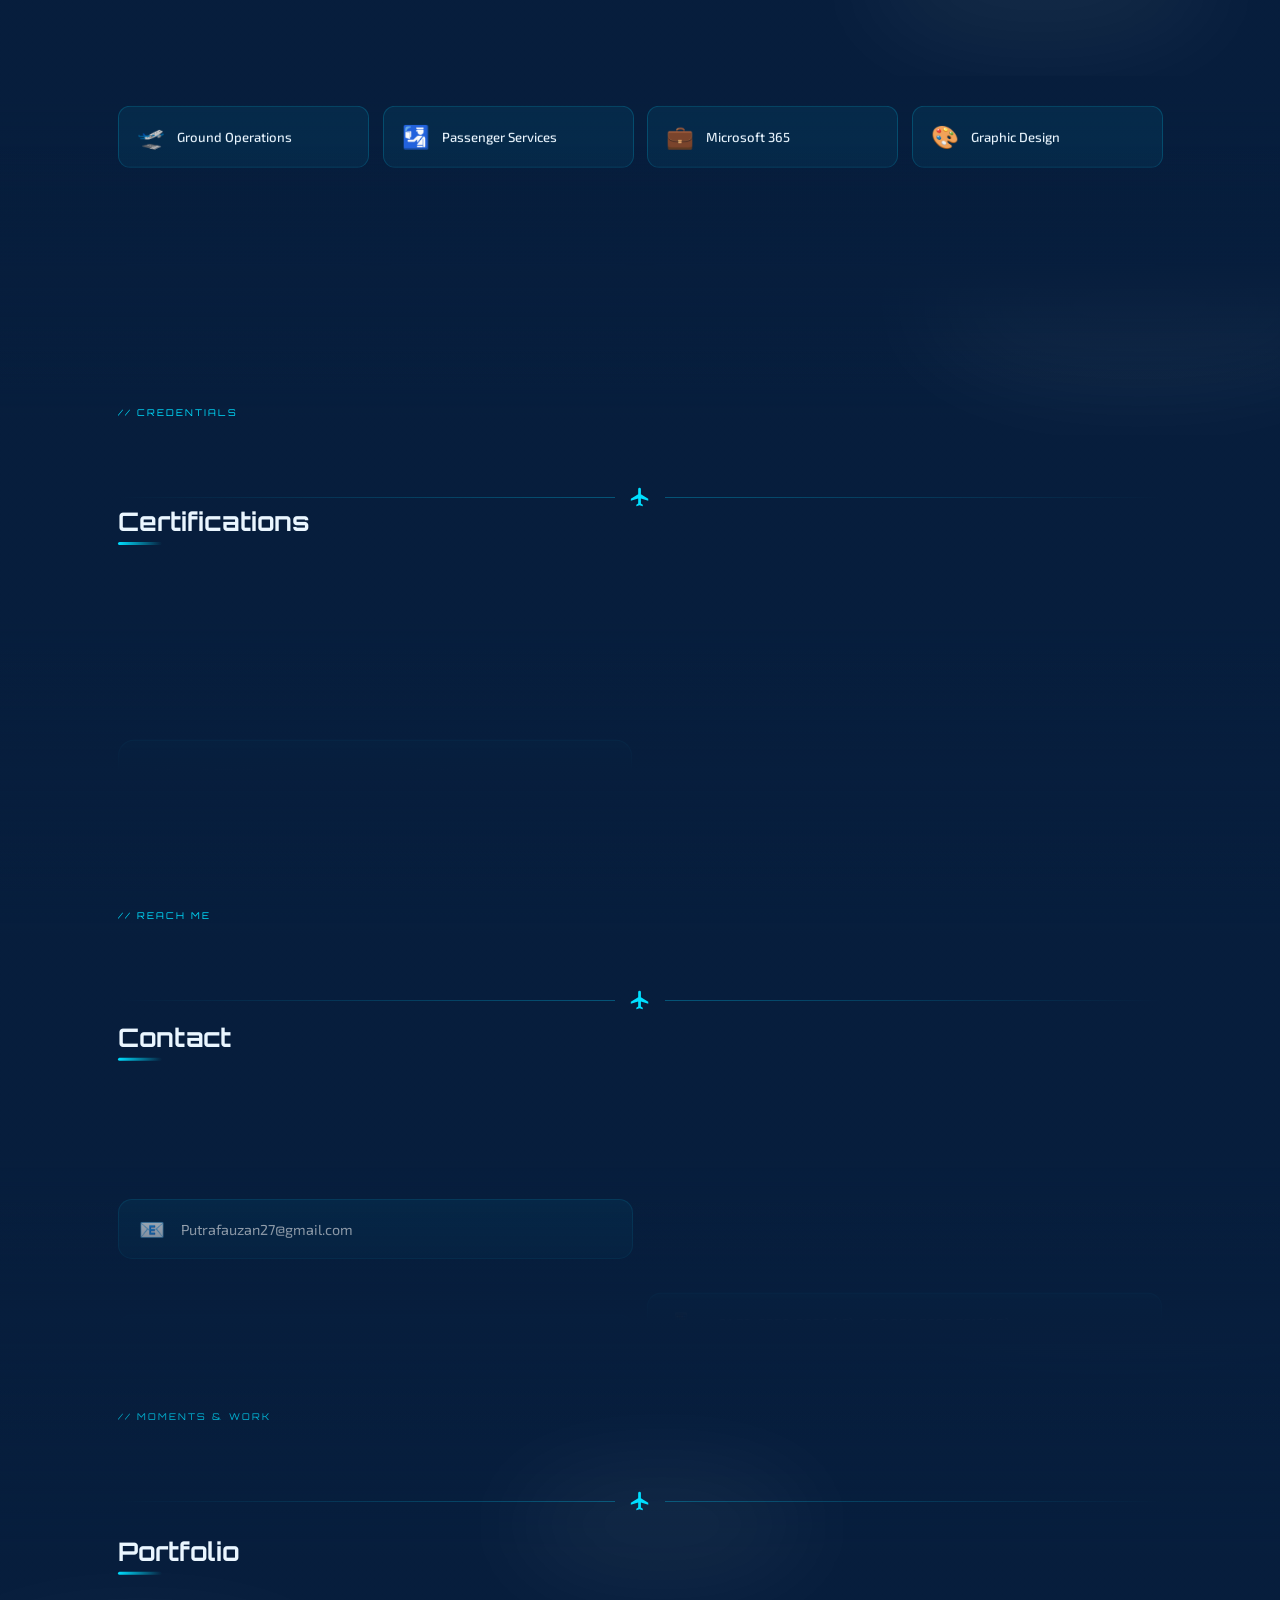
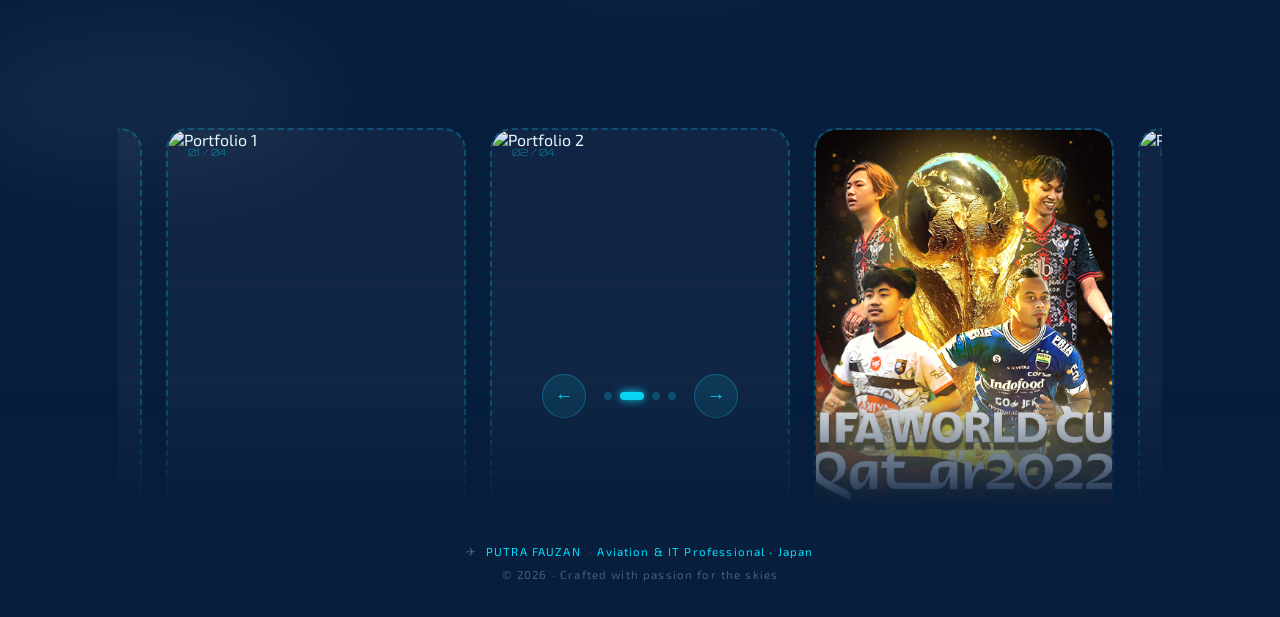
==== commit 63ecd428: "Update all CV data based on rirekisho: formal about text, full work history, real contact info Co-Au" ====
--- a/main.html
+++ b/main.html
@@ -70,12 +70,12 @@
   </div>
 
   <div class="hero-content">
-    <p class="badge" data-i18n="badge">✈ Ground Staff · FMG Co., Ltd. · Japan</p>
+    <p class="badge" data-i18n="badge">✈ Ground Staff</p>
     <div class="hero-avatar">
       <img id="profile-img" src="Image/me.jpg" alt="Putra Fauzan" />
     </div>
     <h1 class="hero-name">PUTRA<br>FAUZAN</h1>
-    <p class="hero-title" data-i18n="heroTitle">Ground Staff &amp; IT Support Specialist</p>
+    <p class="hero-title" data-i18n="heroTitle">Ground Staff &amp; PartTime VibeCoder</p>
     <p class="hero-loc">
       <span class="dot-live"></span>
       <span data-i18n="heroLoc">Currently at FMG Co., Ltd. · Japan (via Unisky Co., Ltd.)</span>
@@ -148,19 +148,37 @@
           <p class="tl-year" data-i18n="exp1Year">MAR 2025 — PRESENT</p>
           <p class="tl-role" data-i18n="exp1Role">Ground Staff</p>
           <p class="tl-company" data-i18n="exp1Company">✈ FMG Co., Ltd. (via Unisky Co., Ltd.) · Japan</p>
-          <p class="tl-desc" data-i18n-html="exp1Desc">· Check-in counter: boarding procedures &amp; baggage acceptance.<br>· Boarding gate: passenger guidance &amp; escort.<br>· Handling flight inquiries, delay/change announcements.<br>· Supporting passengers with children or special needs.<br>· IT support: PC maintenance, troubleshooting, airline-native software management.<br>· Designed kanban boards to visualize workflows and boost team efficiency.<br>· Actively using AI tools (Claude Code, GitHub, Openclaw) for continuous learning.</p>
+          <p class="tl-desc" data-i18n-html="exp1Desc">· Check-in counter: boarding procedures &amp; baggage acceptance.<br>· Boarding gate: passenger guidance &amp; escort.<br>· Handling flight inquiries, delay/change announcements.<br>· Supporting passengers with children or special needs.<br>· IT support: PC maintenance, troubleshooting, airline-native software management.<br>· Designed posters, boards to visualize workflows and boost team efficiency.<br>· Actively using AI tools (Claude Code, GitHub, Openclaw) for continuous learning.</p>
         </div>
         <div class="tl-item reveal">
           <p class="tl-year" data-i18n="exp2Year">APR 2023 — APR 2024</p>
           <p class="tl-role" data-i18n="exp2Role">Caddie</p>
-          <p class="tl-company" data-i18n="exp2Company">⛳ Katano Country Club · Japan</p>
-          <p class="tl-desc" data-i18n-html="exp2Desc">· Supported guests throughout golf rounds with course guidance &amp; club recommendations.<br>· Managed play pace and provided distance/condition advice.<br>· Built strong communication skills engaging with diverse clients daily.</p>
-        </div>
-        <div class="tl-item reveal">
-          <p class="tl-year" data-i18n="exp3Year">APR 2019 — JUL 2019</p>
-          <p class="tl-role" data-i18n="exp3Role">IT Support Intern</p>
-          <p class="tl-company" data-i18n="exp3Company">💻 PT. Garsel Fashion Shoes · Indonesia</p>
-          <p class="tl-desc" data-i18n-html="exp3Desc">· Managed all company PCs (hardware &amp; software).<br>· Diagnosed and resolved internet connectivity issues across the office.</p>
+          <p class="tl-company" data-i18n="exp2Company">⛳ Katano Country Club · Osaka, Japan</p>
+          <p class="tl-desc" data-i18n-html="exp2Desc">· Supported guests throughout golf rounds with course guidance and club recommendations.<br>· Managed play pace and provided accurate distance and course condition advice.<br>· Built strong interpersonal communication skills through daily engagement with diverse clientele.</p>
+        </div>
+        <div class="tl-item reveal">
+          <p class="tl-year" data-i18n="exp3Year">JAN 2023 — MAR 2023</p>
+          <p class="tl-role" data-i18n="exp3Role">Japanese Language Instructor</p>
+          <p class="tl-company" data-i18n="exp3Company">📚 Private · Japan</p>
+          <p class="tl-desc" data-i18n-html="exp3Desc">· Provided private Japanese language instruction tailored to individual learners' goals and proficiency levels.<br>· Designed customized lesson plans covering conversational fluency and written proficiency.</p>
+        </div>
+        <div class="tl-item reveal">
+          <p class="tl-year" data-i18n="exp4Year">JUN 2022 — SEP 2022</p>
+          <p class="tl-role" data-i18n="exp4Role">Product Packaging Staff</p>
+          <p class="tl-company" data-i18n="exp4Company">📦 Matsuno Co., Ltd. (松野株式会社) · Osaka, Japan</p>
+          <p class="tl-desc" data-i18n-html="exp4Desc">· Managed product packaging and quality inspection on the production line.<br>· Maintained precision and consistency in a high-volume manufacturing environment.</p>
+        </div>
+        <div class="tl-item reveal">
+          <p class="tl-year" data-i18n="exp5Year">JUN 2022 — AUG 2022</p>
+          <p class="tl-role" data-i18n="exp5Role">Hall Staff</p>
+          <p class="tl-company" data-i18n="exp5Company">🍽 Hallelujah Teppanyaki (ハレルヤ鉄板焼き) · Osaka, Japan</p>
+          <p class="tl-desc" data-i18n-html="exp5Desc">· Delivered attentive table service and maintained a welcoming dining experience for customers.<br>· Developed Japanese hospitality (おもてなし) skills in a professional restaurant environment.</p>
+        </div>
+        <div class="tl-item reveal">
+          <p class="tl-year" data-i18n="exp6Year">APR 2019 — JUL 2019</p>
+          <p class="tl-role" data-i18n="exp6Role">IT Support Intern</p>
+          <p class="tl-company" data-i18n="exp6Company">💻 PT. Garsel Fashion Shoes · Bandung, Indonesia</p>
+          <p class="tl-desc" data-i18n-html="exp6Desc">· Managed all company PC assets including hardware and software maintenance.<br>· Diagnosed and resolved internet connectivity issues across the office environment.</p>
         </div>
       </div>
     </div>
@@ -190,7 +208,7 @@
         <div class="skill-chip tilt reveal"><span class="skill-icon">🤖</span><span class="skill-name" data-i18n="skill5">AI &amp; Vibe Coding</span></div>
         <div class="skill-chip tilt reveal"><span class="skill-icon">🐙</span><span class="skill-name" data-i18n="skill6">GitHub</span></div>
         <div class="skill-chip tilt reveal"><span class="skill-icon">🔧</span><span class="skill-name" data-i18n="skill7">PC Maintenance</span></div>
-        <div class="skill-chip tilt reveal"><span class="skill-icon">🌏</span><span class="skill-name" data-i18n="skill8">Japanese (日本語)</span></div>
+        <div class="skill-chip tilt reveal"><span class="skill-icon">🌏</span><span class="skill-name" data-i18n="skill8">Communication (Japanese & English)</span></div>
       </div>
     </div>
   </div>
@@ -245,10 +263,10 @@
         <div class="line right"></div>
       </div>
       <div class="contact-grid">
-        <div class="contact-item"><span class="ico">📧</span> putrafauzan@email.com</div>
-        <div class="contact-item"><span class="ico">📱</span> +81 XX-XXXX-XXXX</div>
+        <div class="contact-item"><span class="ico">📧</span> Putrafauzan27@gmail.com</div>
+        <div class="contact-item"><span class="ico">📱</span> +81 70-9359-3822 (JP) · +62 851-5507-7617 (ID)</div>
         <div class="contact-item"><span class="ico">💼</span> linkedin.com/in/putrafauzan</div>
-        <div class="contact-item"><span class="ico">📍</span> Japan · Near Airport</div>
+        <div class="contact-item"><span class="ico">📍</span> Chiba, Japan</div>
       </div>
     </div>
   </div>
--- a/style.css
+++ b/style.css
@@ -140,11 +140,11 @@
     }
     /* ── TOP CLOUDS (flipped, hangs from top of About section) ── */
     .top-clouds {
-      position: absolute; top: 0; left: 0; width: 100%;
-      height: 200px; overflow: hidden;
+      position: absolute; top: -90px; left: 0; width: 100%;
+      height: 290px; overflow: visible;
       pointer-events: none; z-index: 4;
-      -webkit-mask-image: linear-gradient(to bottom, black 40%, transparent 100%);
-      mask-image: linear-gradient(to bottom, black 40%, transparent 100%);
+      -webkit-mask-image: linear-gradient(to bottom, transparent 0%, black 28%, black 55%, transparent 100%);
+      mask-image: linear-gradient(to bottom, transparent 0%, black 28%, black 55%, transparent 100%);
     }
     .top-clouds img {
       position: absolute; top: 0; max-width: 100%;
@@ -293,8 +293,9 @@
 
     /* ── ABOUT ── */
     #about {
-      background:
-        linear-gradient(180deg, rgba(7,30,61,0.75) 0%, rgba(7,30,61,0.15) 30%, rgba(7,30,61,0.15) 70%, rgba(7,30,61,0.75) 100%),
+      overflow: visible;
+      background:
+        linear-gradient(180deg, transparent 0%, rgba(7,30,61,0.15) 20%, rgba(7,30,61,0.15) 70%, rgba(7,30,61,0.75) 100%),
         url('Image/aboutme.jpeg') center/cover no-repeat fixed;
     }
     .about-grid {
@@ -338,6 +339,7 @@
 
     /* ── SKILLS ── */
     #skills {
+      padding: 140px 0;
       background:
         linear-gradient(180deg, rgba(7,30,61,0.88) 0%, rgba(7,30,61,0.55) 30%, rgba(7,30,61,0.55) 70%, rgba(7,30,61,0.88) 100%),
         url('Image/skill.png') center/cover no-repeat fixed;
@@ -357,6 +359,7 @@
 
     /* ── CERTIFICATIONS ── */
     #certifications {
+      padding: 140px 0;
       background:
         linear-gradient(180deg, rgba(7,30,61,0.88) 0%, rgba(7,30,61,0.55) 30%, rgba(7,30,61,0.55) 70%, rgba(7,30,61,0.88) 100%),
         url('Image/certif.png') center top/cover no-repeat fixed;
@@ -383,6 +386,7 @@
 
     /* ── CONTACT ── */
     #contact {
+      padding: 140px 0;
       background:
         linear-gradient(180deg, rgba(7,30,61,0.88) 0%, rgba(7,30,61,0.55) 30%, rgba(7,30,61,0.55) 70%, rgba(7,30,61,0.88) 100%),
         url('Image/contact.png') center/cover no-repeat fixed;
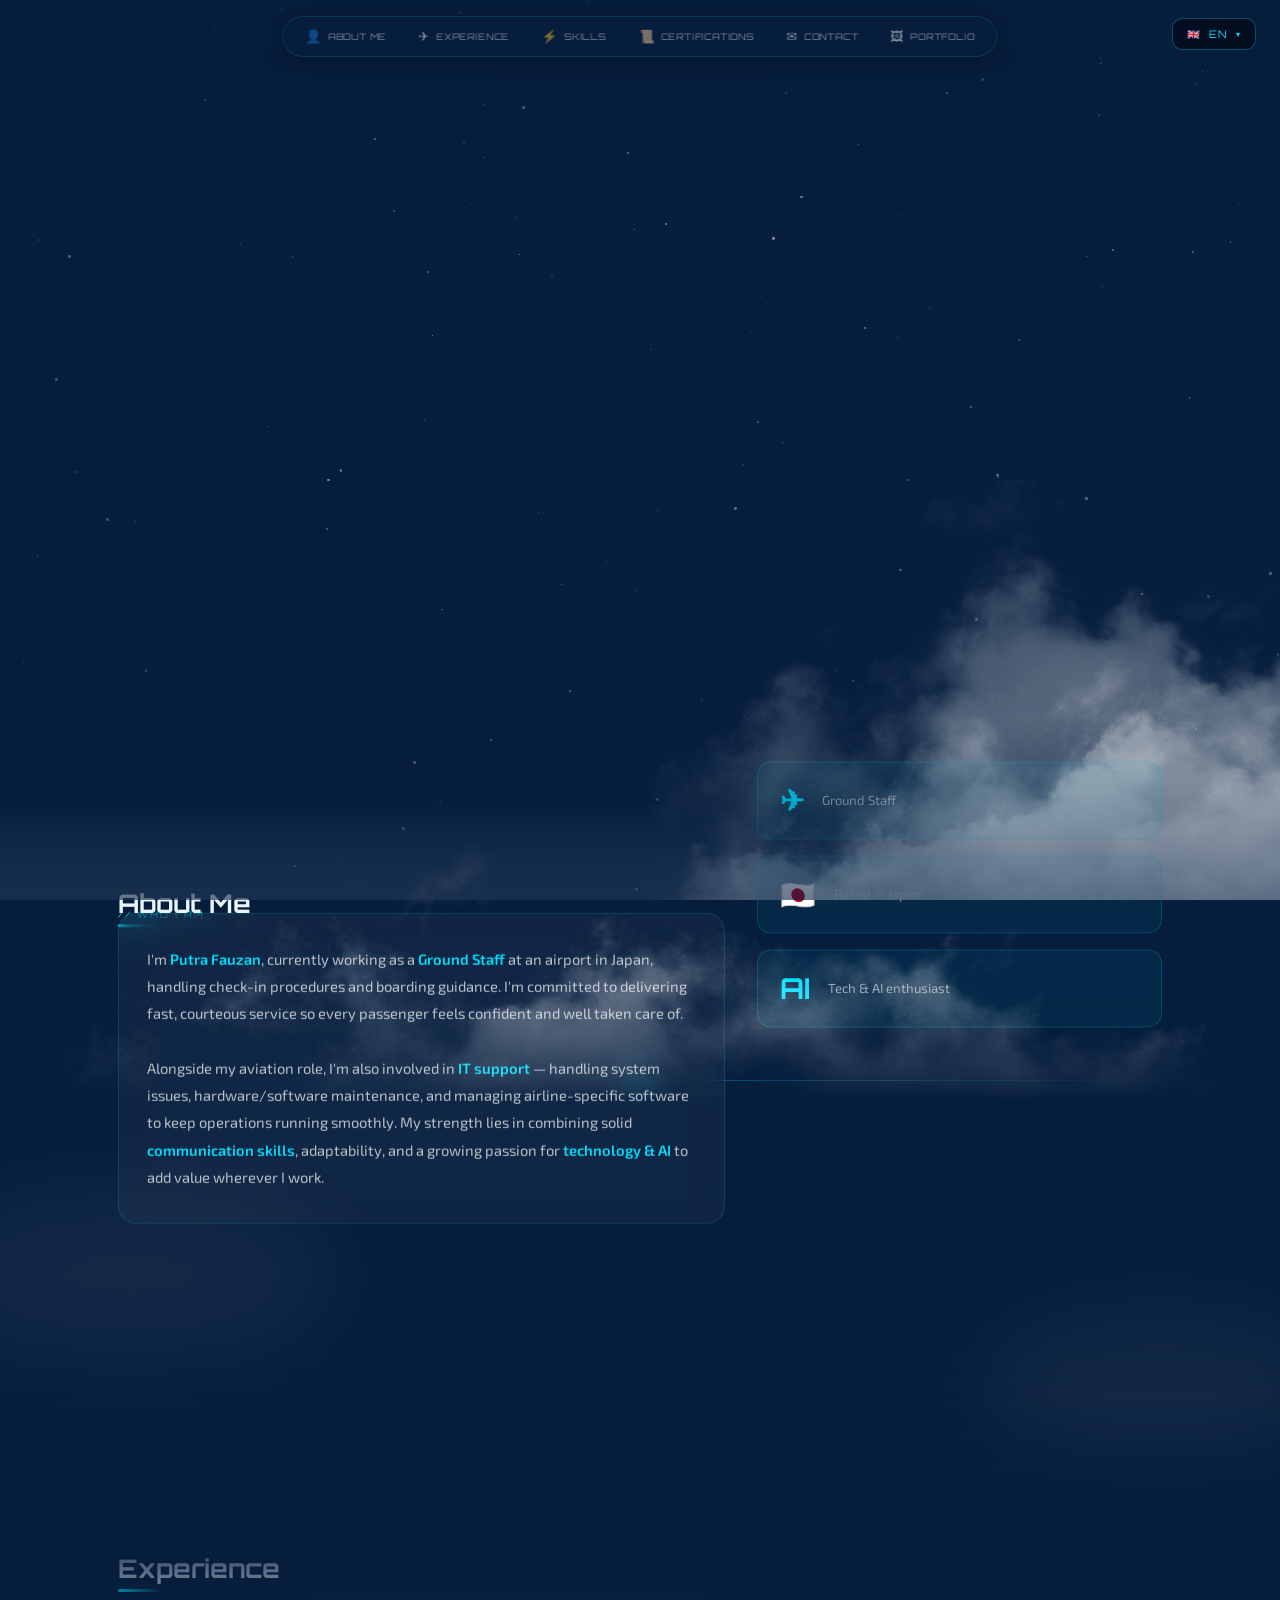
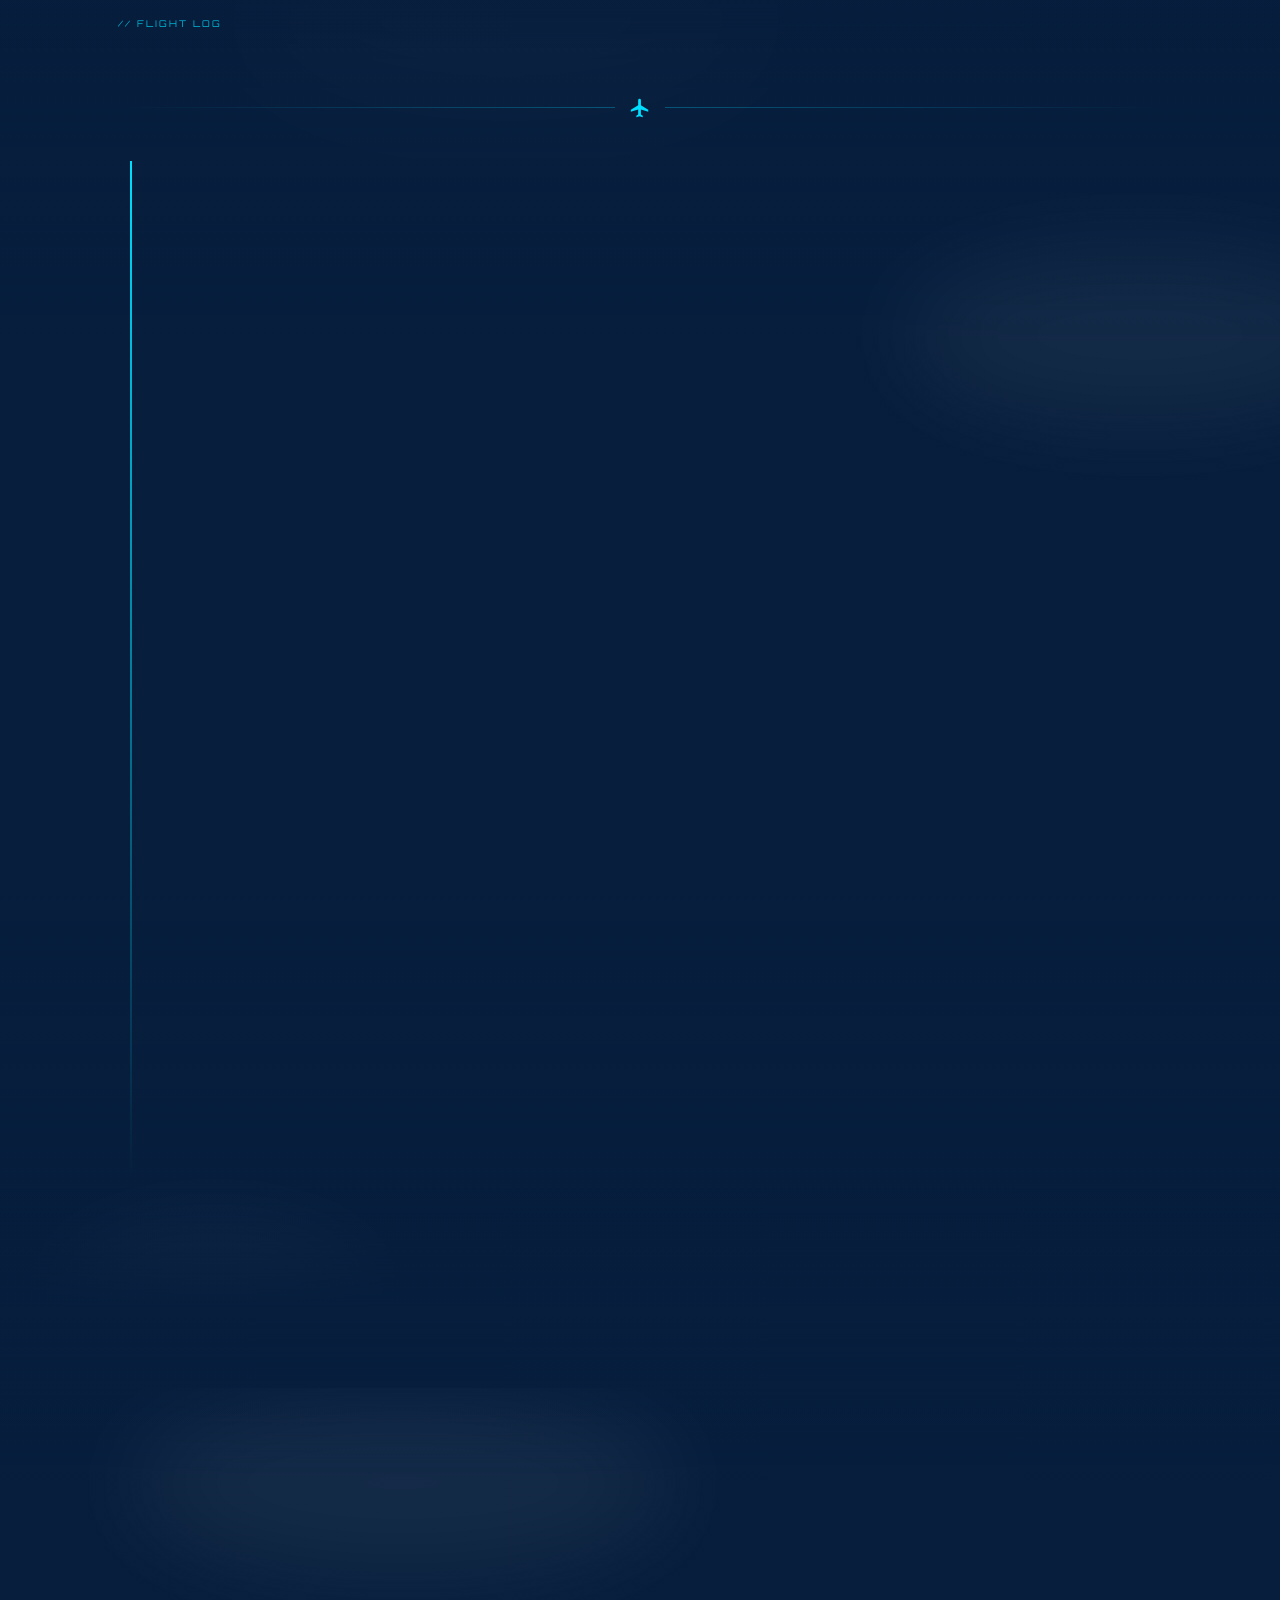
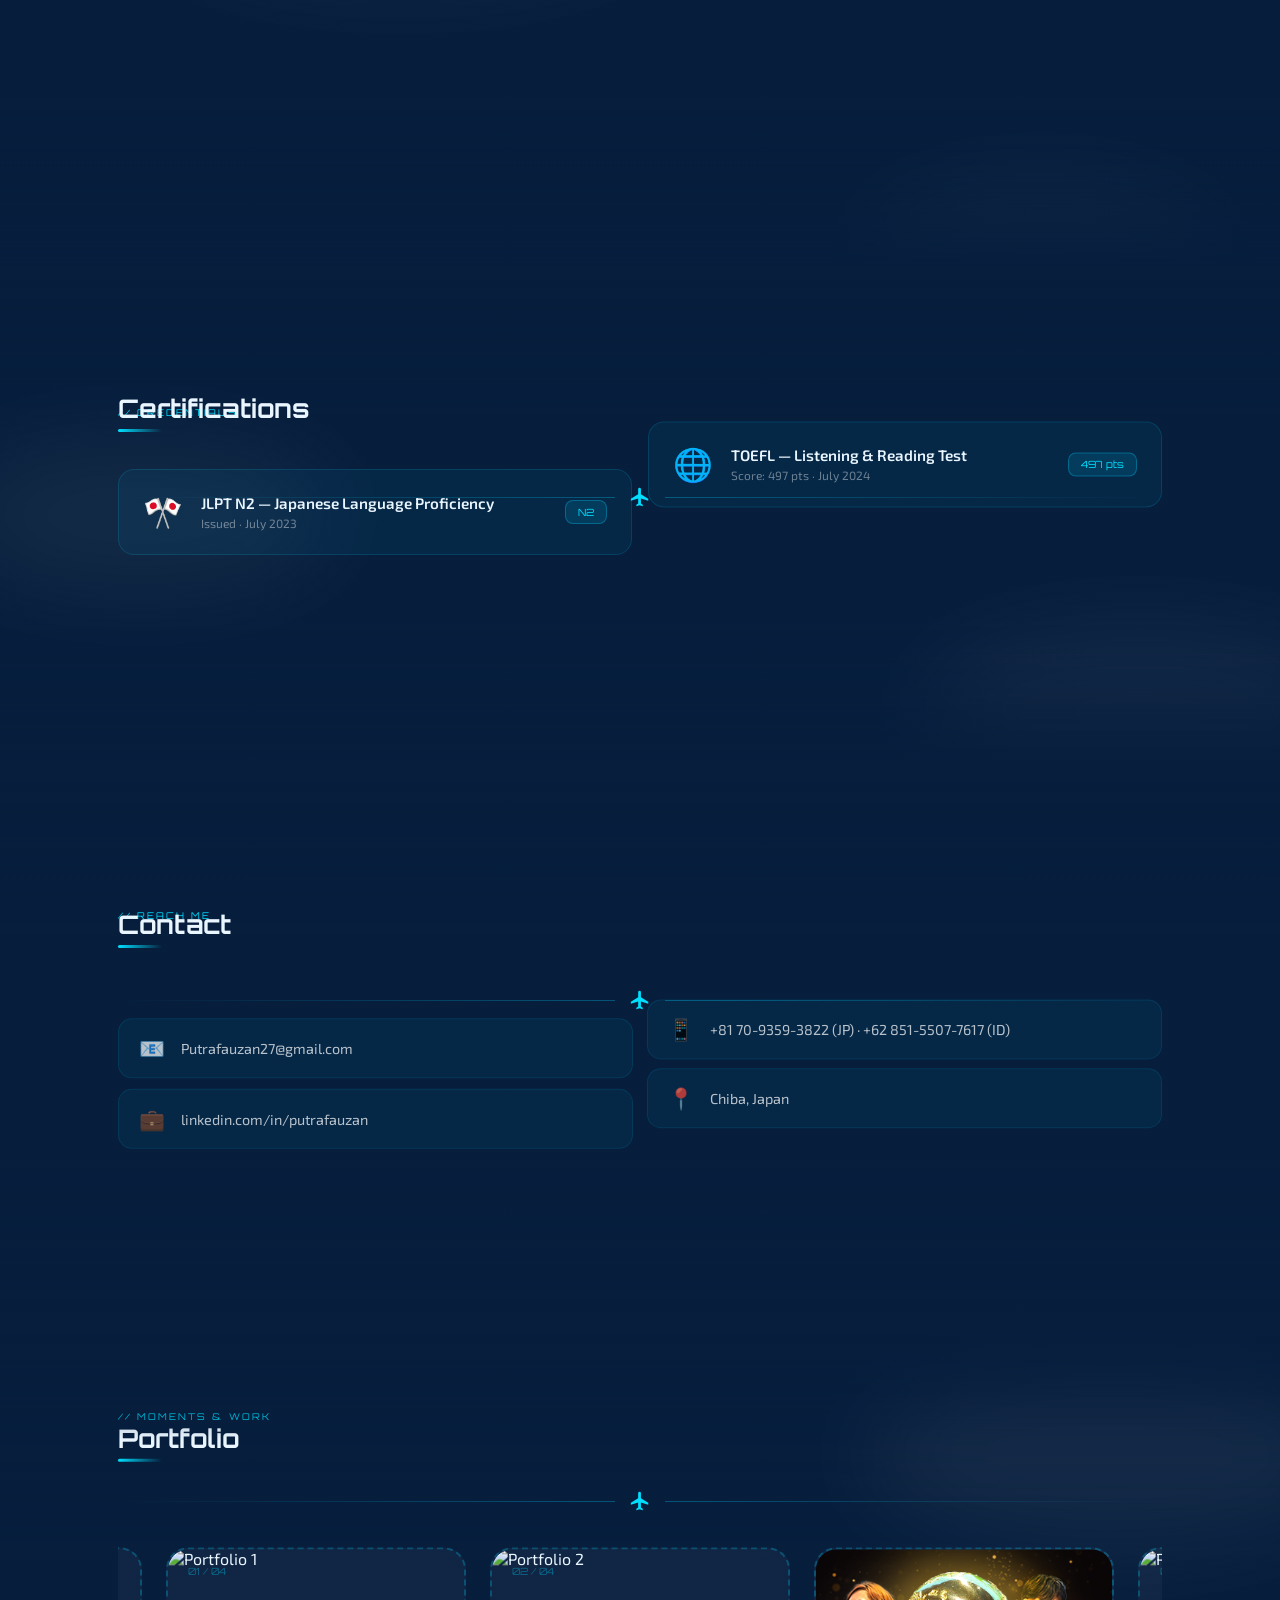
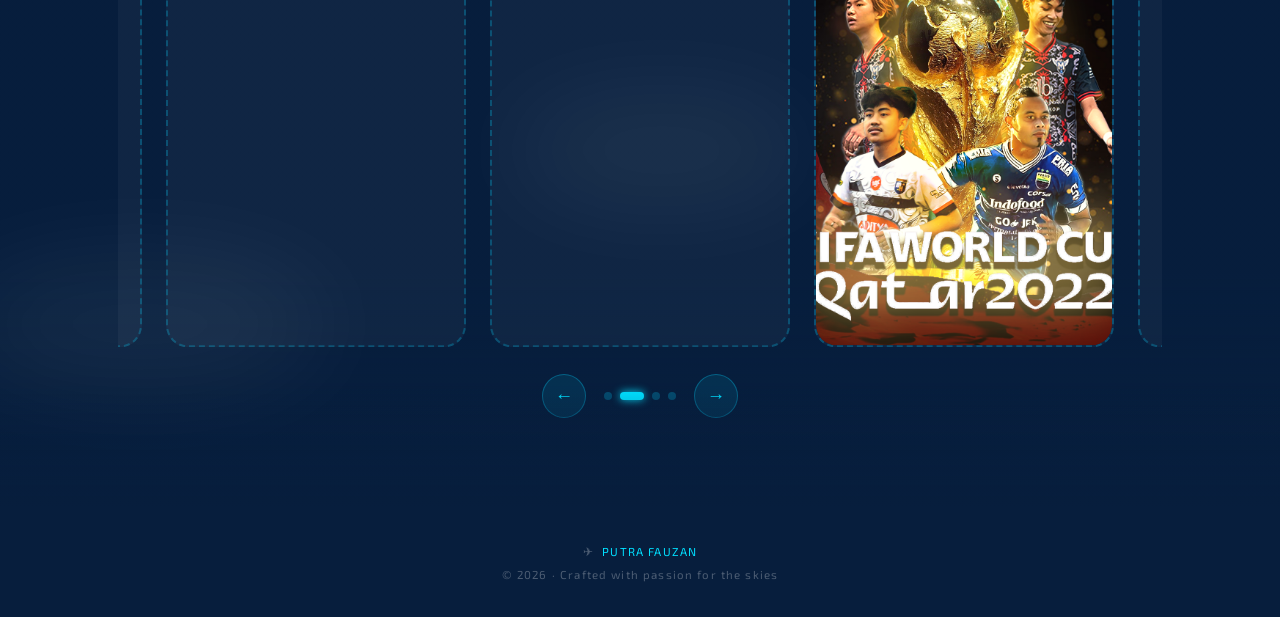
==== commit 47d2ed88: "Add airplane emoji SVG favicon to both pages Co-Authored-By: Claude Sonnet 4.6 <noreply@anthropic.co" ====
--- a/main.html
+++ b/main.html
@@ -6,6 +6,7 @@
   <meta name="theme-color" content="#071e3d" />
   <meta name="apple-mobile-web-app-capable" content="yes" />
   <title>Putra Fauzan — Aviation Professional</title>
+  <link rel="icon" href="data:image/svg+xml,<svg xmlns='http://www.w3.org/2000/svg' viewBox='0 0 100 100'><text y='.9em' font-size='90'>✈</text></svg>" />
   <link href="https://fonts.googleapis.com/css2?family=Orbitron:wght@400;600;700;900&family=Exo+2:wght@300;400;500;600&display=swap" rel="stylesheet" />
   <link rel="stylesheet" href="style.css" />
 </head>
@@ -120,7 +121,7 @@
           </div>
           <div class="stat-box">
             <div class="stat-num">AI</div>
-            <div class="stat-lbl" data-i18n="stat3Lbl">Tech &amp; Vibe Coder</div>
+            <div class="stat-lbl" data-i18n="stat3Lbl">Tech &amp; AI enthusiast</div>
           </div>
         </div>
       </div>
@@ -317,7 +318,7 @@
 </div>
 
 <footer>
-  <p>✈ &nbsp;<span>PUTRA FAUZAN</span>&nbsp; · <span data-i18n="footerRole">Aviation &amp; IT Professional · Japan</span></p>
+  <p>✈ &nbsp;<span>PUTRA FAUZAN</span></p>
   <p style="margin-top:8px;" data-i18n="footerCopy">© 2026 · Crafted with passion for the skies</p>
 </footer>
 
--- a/style.css
+++ b/style.css
@@ -223,6 +223,7 @@
     #profile-img {
       width: 100%; height: 100%;
       object-fit: cover; border-radius: 50%;
+      object-position: center 20%;
       display: block;
     }
     /* placeholder shown when src is empty */
@@ -295,7 +296,7 @@
     #about {
       overflow: visible;
       background:
-        linear-gradient(180deg, transparent 0%, rgba(7,30,61,0.15) 20%, rgba(7,30,61,0.15) 70%, rgba(7,30,61,0.75) 100%),
+        linear-gradient(180deg, transparent 0%, rgba(7,30,61,0.45) 20%, rgba(7,30,61,0.45) 70%, rgba(7,30,61,0.75) 100%),
         url('Image/aboutme.jpeg') center/cover no-repeat fixed;
     }
     .about-grid {
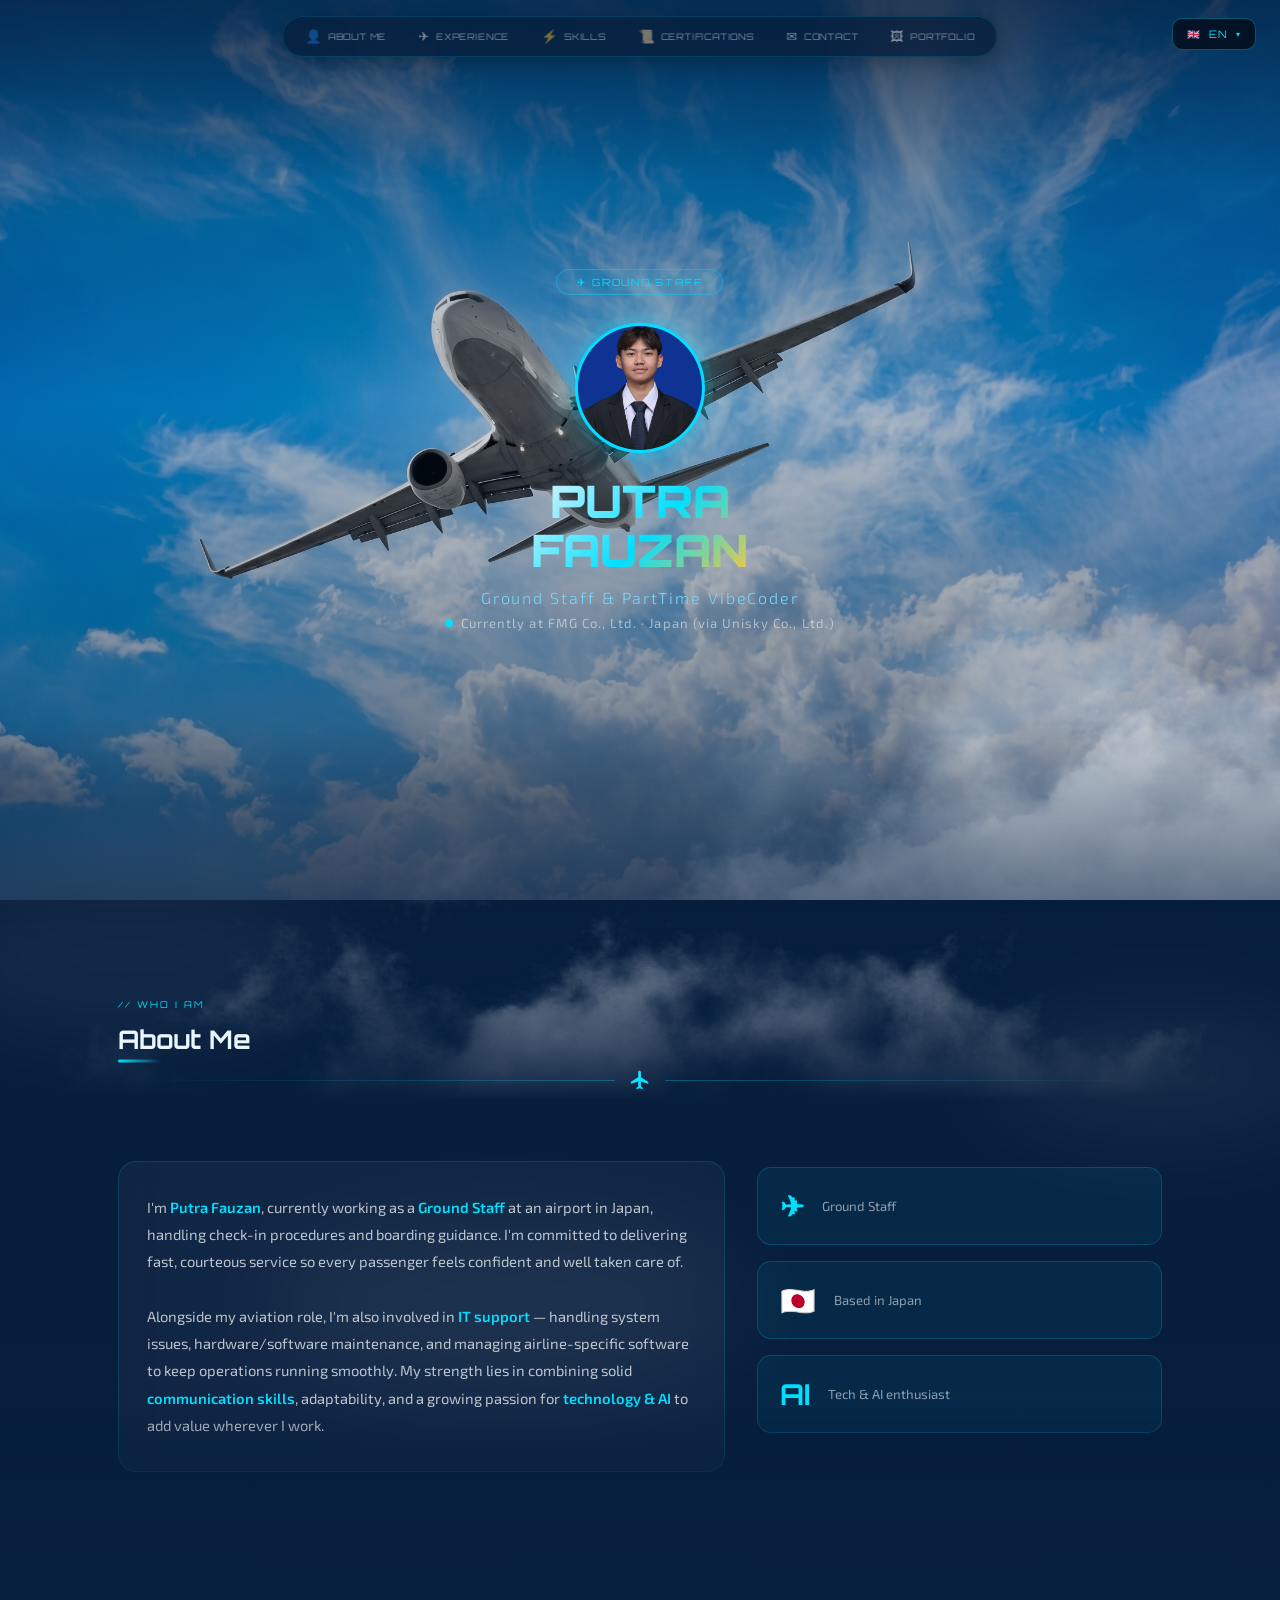
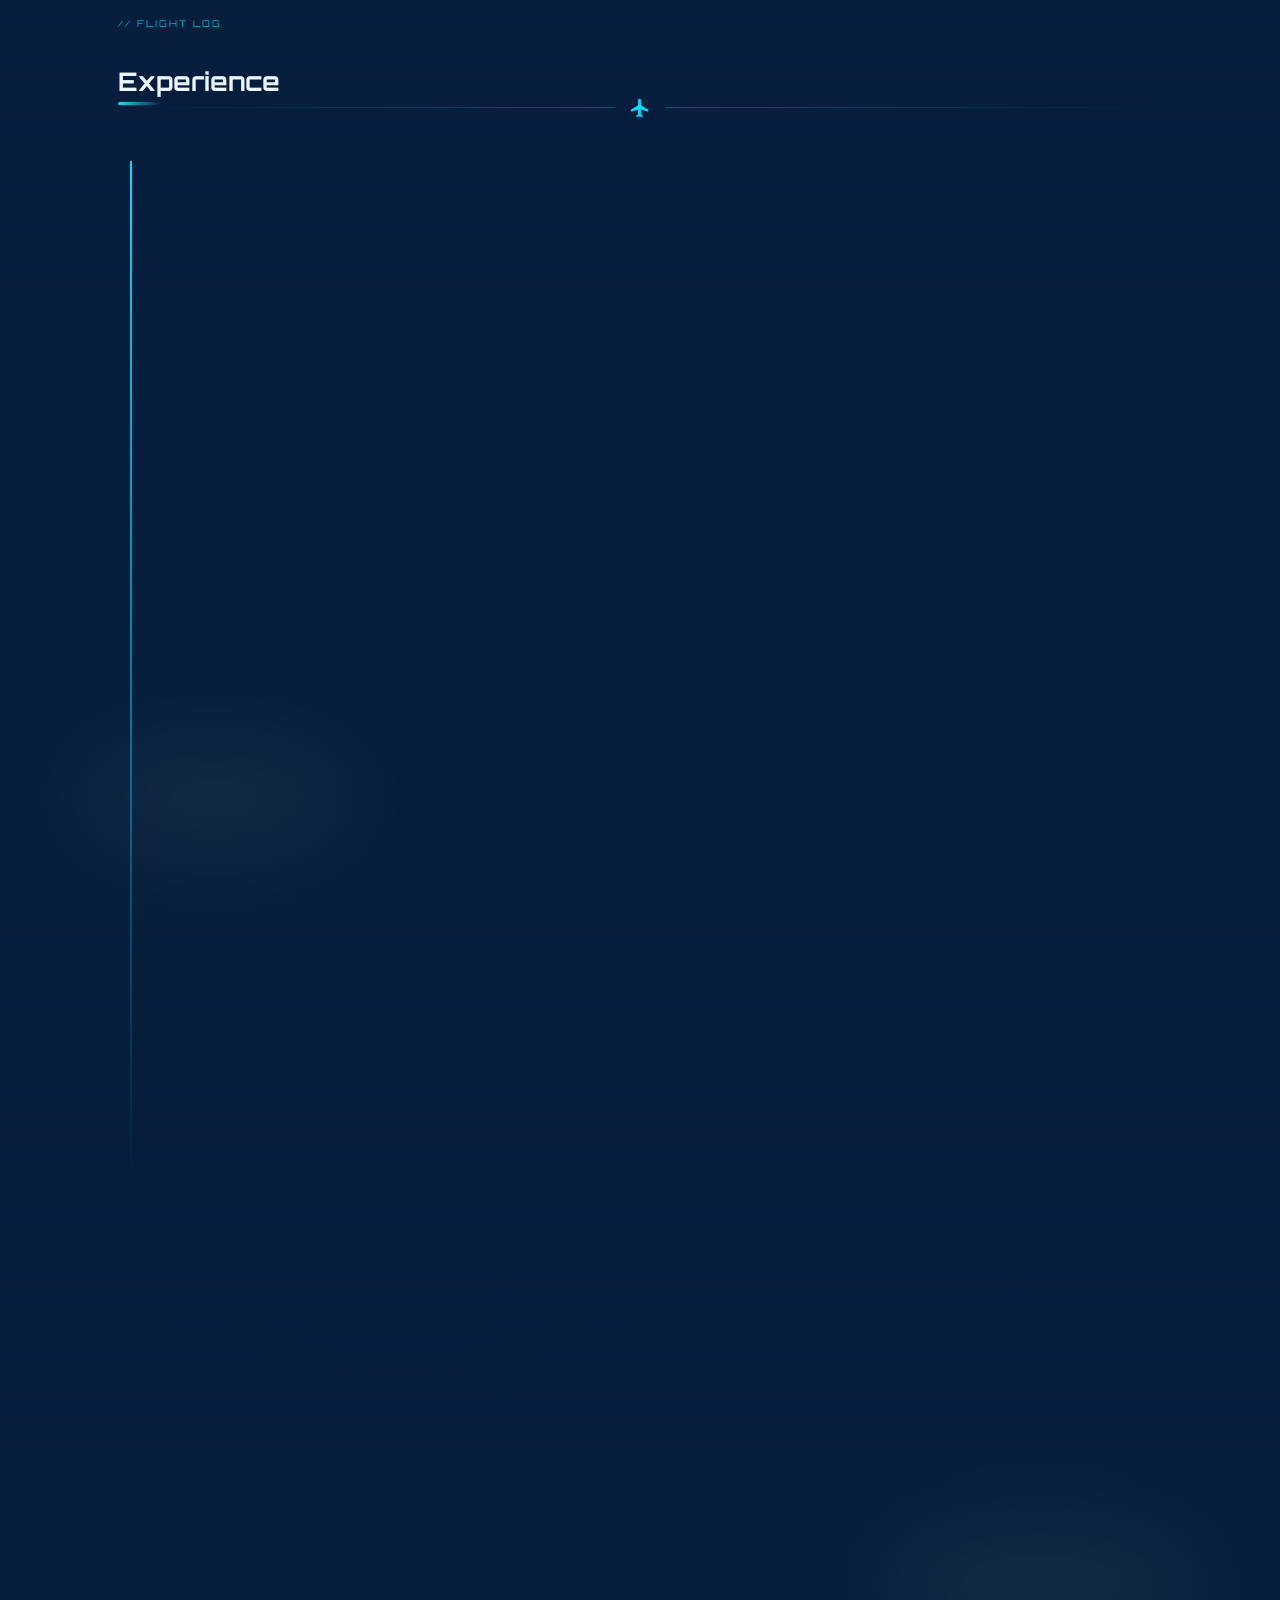
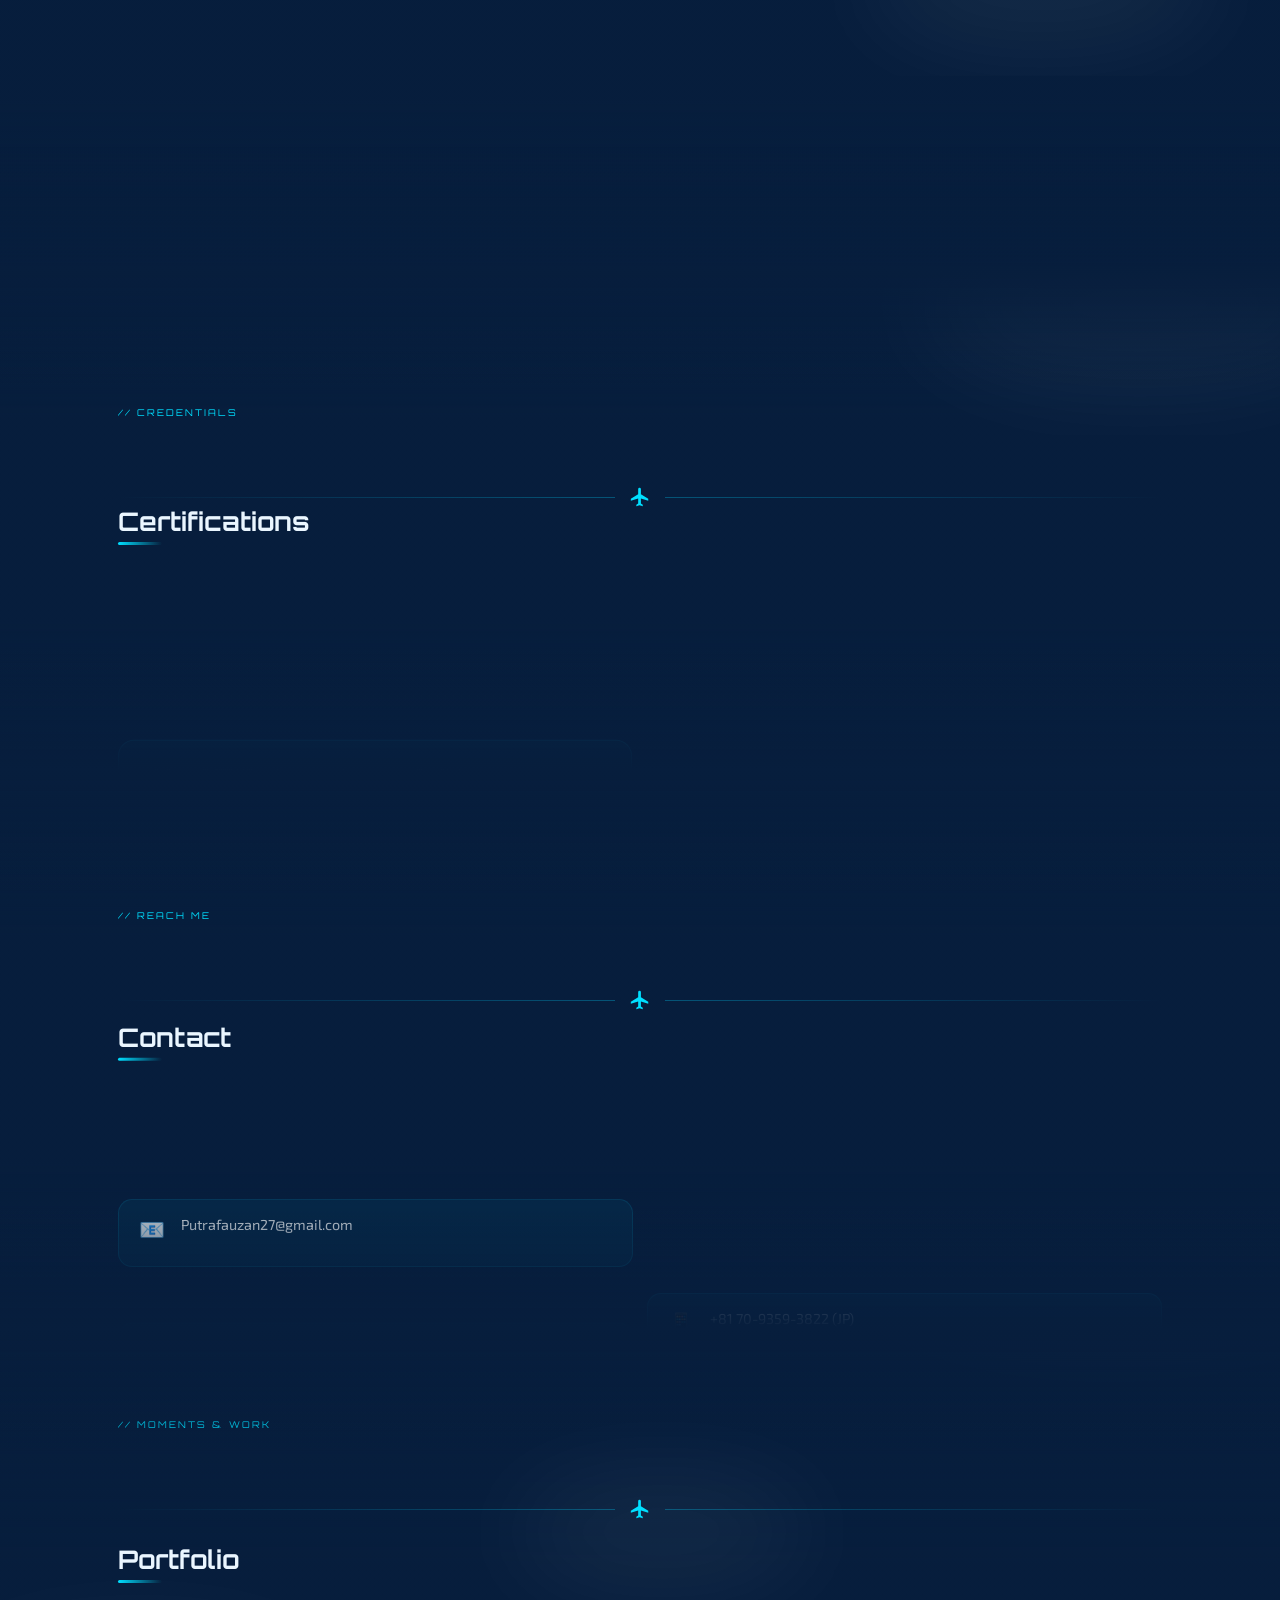
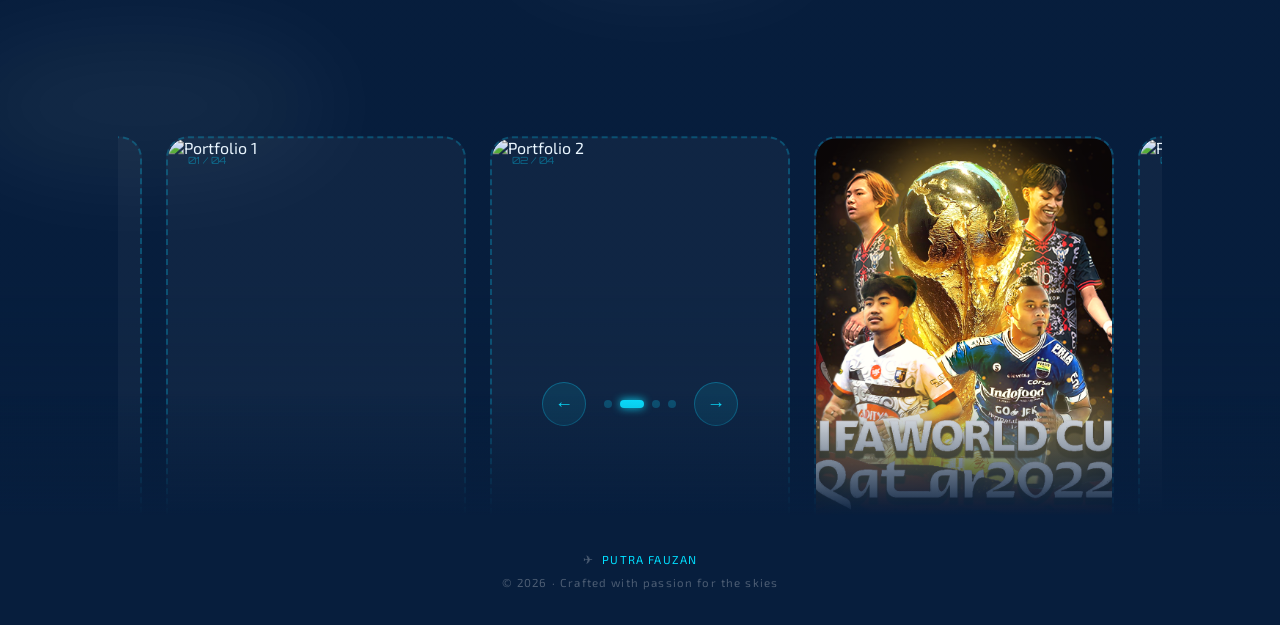
==== commit 645c87d3: "Improve mobile responsiveness: fluid typography, zoom-safe layout, overflow fixes - Use clamp() for " ====
--- a/main.html
+++ b/main.html
@@ -265,7 +265,7 @@
       </div>
       <div class="contact-grid">
         <div class="contact-item"><span class="ico">📧</span> Putrafauzan27@gmail.com</div>
-        <div class="contact-item"><span class="ico">📱</span> +81 70-9359-3822 (JP) · +62 851-5507-7617 (ID)</div>
+        <div class="contact-item"><span class="ico">📱</span> <span>+81 70-9359-3822 (JP)<br>+62 851-5507-7617 (ID)</span></div>
         <div class="contact-item"><span class="ico">💼</span> linkedin.com/in/putrafauzan</div>
         <div class="contact-item"><span class="ico">📍</span> Chiba, Japan</div>
       </div>
--- a/style.css
+++ b/style.css
@@ -238,16 +238,16 @@
     }
     @keyframes float { 0%,100%{transform:translateY(0);} 50%{transform:translateY(-12px);} }
     .hero-name {
-      font-family: 'Orbitron', sans-serif; font-size: 2.8rem; font-weight: 900;
+      font-family: 'Orbitron', sans-serif; font-size: clamp(1.6rem, 6vw, 2.8rem); font-weight: 900;
       background: linear-gradient(135deg, var(--white) 0%, var(--accent) 55%, var(--gold) 100%);
       -webkit-background-clip: text; -webkit-text-fill-color: transparent;
       line-height: 1.1; margin-bottom: 12px;
     }
-    @media (max-width: 600px) { .hero-name { font-size: 2rem; } }
-    .hero-title { font-size: 1rem; font-weight: 300; letter-spacing: .12em; color: var(--light); margin-bottom: 8px; }
+    .hero-title { font-size: clamp(0.78rem, 2.5vw, 1rem); font-weight: 300; letter-spacing: .12em; color: var(--light); margin-bottom: 8px; }
     .hero-loc {
-      font-size: .82rem; color: rgba(255,255,255,.5); letter-spacing: .08em;
+      font-size: clamp(0.72rem, 2vw, 0.82rem); color: rgba(255,255,255,.5); letter-spacing: .08em;
       display: flex; align-items: center; gap: 8px; justify-content: center;
+      flex-wrap: wrap; text-align: center;
     }
     .dot-live { width:8px;height:8px;border-radius:50%;background:var(--accent);animation:blink 1.4s infinite;flex-shrink:0; }
     @keyframes blink { 0%,100%{opacity:1;} 50%{opacity:.2;} }
@@ -277,7 +277,7 @@
       letter-spacing: .22em; text-transform: uppercase; color: var(--accent); margin-bottom: 8px;
     }
     .sec-title {
-      font-family: 'Orbitron', sans-serif; font-size: 1.6rem; font-weight: 700;
+      font-family: 'Orbitron', sans-serif; font-size: clamp(1.1rem, 3.5vw, 1.6rem); font-weight: 700;
       color: var(--white); margin-bottom: 28px; position: relative; display: inline-block;
     }
     .sec-title::after {
@@ -303,14 +303,14 @@
       display: grid; grid-template-columns: 3fr 2fr; gap: 32px; align-items: start;
     }
     @media (max-width: 768px) { .about-grid { grid-template-columns: 1fr; } }
-    .about-text { font-size: .92rem; line-height: 1.85; color: rgba(255,255,255,.72); }
+    .about-text { font-size: .92rem; line-height: 1.85; color: rgba(255,255,255,.72); overflow-wrap: break-word; }
     .about-text span { color: var(--accent); font-weight: 600; }
-    .stats-col { display: flex; flex-direction: column; gap: 16px; }
+    .stats-col { display: flex; flex-direction: column; gap: 16px; min-width: 0; }
     .stat-box {
       background: rgba(0,212,255,.06); border: 1px solid rgba(0,212,255,.2);
       border-radius: 14px; padding: 20px 22px;
       display: flex; align-items: center; gap: 18px;
-      transition: all .3s;
+      transition: all .3s; min-width: 0;
     }
     .stat-box:hover { background: rgba(0,212,255,.13); transform: translateX(4px); }
     .stat-num { font-family: 'Orbitron', sans-serif; font-size: 1.8rem; font-weight: 700; color: var(--accent); flex-shrink: 0; }
@@ -334,9 +334,9 @@
       background: var(--accent); box-shadow: 0 0 14px var(--accent);
     }
     .tl-year { font-family:'Orbitron',sans-serif; font-size:.62rem; color:var(--accent); letter-spacing:.1em; margin-bottom:5px; }
-    .tl-role { font-size:1.05rem; font-weight:600; color:var(--white); margin-bottom:3px; }
-    .tl-company { font-size:.82rem; color:var(--light); margin-bottom:10px; }
-    .tl-desc { font-size:.84rem; color:rgba(255,255,255,.58); line-height:1.75; }
+    .tl-role { font-size:1.05rem; font-weight:600; color:var(--white); margin-bottom:3px; overflow-wrap: break-word; }
+    .tl-company { font-size:.82rem; color:var(--light); margin-bottom:10px; overflow-wrap: break-word; }
+    .tl-desc { font-size:.84rem; color:rgba(255,255,255,.58); line-height:1.75; overflow-wrap: break-word; }
 
     /* ── SKILLS ── */
     #skills {
@@ -375,7 +375,7 @@
     }
     .cert-item:hover { background: rgba(0,212,255,.12); border-color: var(--accent); transform: translateY(-3px); }
     .cert-icon { font-size: 2rem; flex-shrink: 0; }
-    .cert-info { flex: 1; }
+    .cert-info { flex: 1; min-width: 0; overflow-wrap: break-word; }
     .cert-name { font-size: .95rem; font-weight: 600; color: var(--white); }
     .cert-detail { font-size: .75rem; color: rgba(255,255,255,.42); margin-top: 4px; }
     .cert-badge {
@@ -395,8 +395,9 @@
     .contact-grid { display: grid; grid-template-columns: 1fr 1fr; gap: 14px; }
     @media (max-width: 640px) { .contact-grid { grid-template-columns: 1fr; } }
     .contact-item {
-      display: flex; align-items: center; gap: 16px;
+      display: flex; align-items: flex-start; gap: 16px;
       font-size: .9rem; color: rgba(255,255,255,.72);
+      overflow-wrap: anywhere; word-break: break-word;
       padding: 16px 20px; border-radius: 14px;
       background: rgba(0,212,255,.05); border: 1px solid rgba(0,212,255,.1);
       transition: all .3s;
@@ -595,31 +596,22 @@
     /* ── Tablet (≤ 900px) ── */
     @media (max-width: 900px) {
       section { padding: 70px 0; }
-
-      .hero-name { font-size: 2.4rem; }
-      .hero-title { font-size: .92rem; }
+      #skills, #certifications, #contact { padding: 100px 0; }
       .badge { font-size: .55rem; letter-spacing: .12em; }
-
-      .sec-title { font-size: 1.35rem; }
-
       .tl-role { font-size: 1rem; }
-
       .porto-card { flex: 0 0 260px; height: 360px; }
     }
 
     /* ── Mobile (≤ 640px) ── */
     @media (max-width: 640px) {
       section { padding: 56px 0; }
+      #skills, #certifications, #contact { padding: 80px 0; }
 
       /* Hero */
       .hero-avatar { width: 110px; height: 110px; }
-      .hero-name { font-size: 2rem; }
-      .hero-title { font-size: .85rem; letter-spacing: .06em; }
-      .hero-loc { font-size: .75rem; flex-wrap: wrap; justify-content: center; }
       .badge { padding: 5px 14px; font-size: .5rem; }
 
       /* Sections */
-      .sec-title { font-size: 1.2rem; }
       .sec-label { font-size: .52rem; }
       .wing-divider { margin: 0 0 24px; }
 
@@ -627,9 +619,11 @@
       .glass { padding: 22px 18px; }
       .stat-box { padding: 14px 16px; }
       .stat-num { font-size: 1.4rem; }
+      .stat-lbl { font-size: .75rem; }
 
       /* Timeline */
-      .tl-item { padding: 20px 18px; }
+      .timeline { padding-left: 24px; }
+      .tl-item { margin-bottom: 28px; }
       .tl-role { font-size: .95rem; }
       .tl-desc { font-size: .78rem; }
 
@@ -638,8 +632,9 @@
       .skill-name { font-size: .78rem; }
 
       /* Certifications */
-      .cert-item { padding: 16px 18px; }
+      .cert-item { padding: 16px 14px; gap: 12px; }
       .cert-name { font-size: .85rem; }
+      .cert-badge { font-size: .55rem; padding: 4px 8px; }
 
       /* Contact */
       .contact-item { padding: 14px 16px; font-size: .82rem; }
@@ -655,10 +650,22 @@
 
     /* ── Small mobile (≤ 420px) ── */
     @media (max-width: 420px) {
-      .hero-name { font-size: 1.7rem; }
       .hero-avatar { width: 96px; height: 96px; }
       .porto-card { height: 280px; }
       .glass { padding: 18px 14px; }
+      .tl-year { font-size: .55rem; }
+    }
+
+    /* ── Micro (≤ 360px) — high zoom or small device ── */
+    @media (max-width: 360px) {
+      .container { padding: 0 14px; }
+      .badge { font-size: .44rem; padding: 4px 10px; letter-spacing: .08em; }
+      .hero-avatar { width: 84px; height: 84px; }
+      #skills, #certifications, #contact { padding: 64px 0; }
+      .cert-item { flex-wrap: wrap; }
+      .cert-badge { align-self: flex-start; }
+      .skills-grid { gap: 10px; }
+      .skill-chip { padding: 10px 12px; gap: 8px; }
     }
 
     /* ── Disable fixed bg attachment on touch devices (iOS bug) ── */
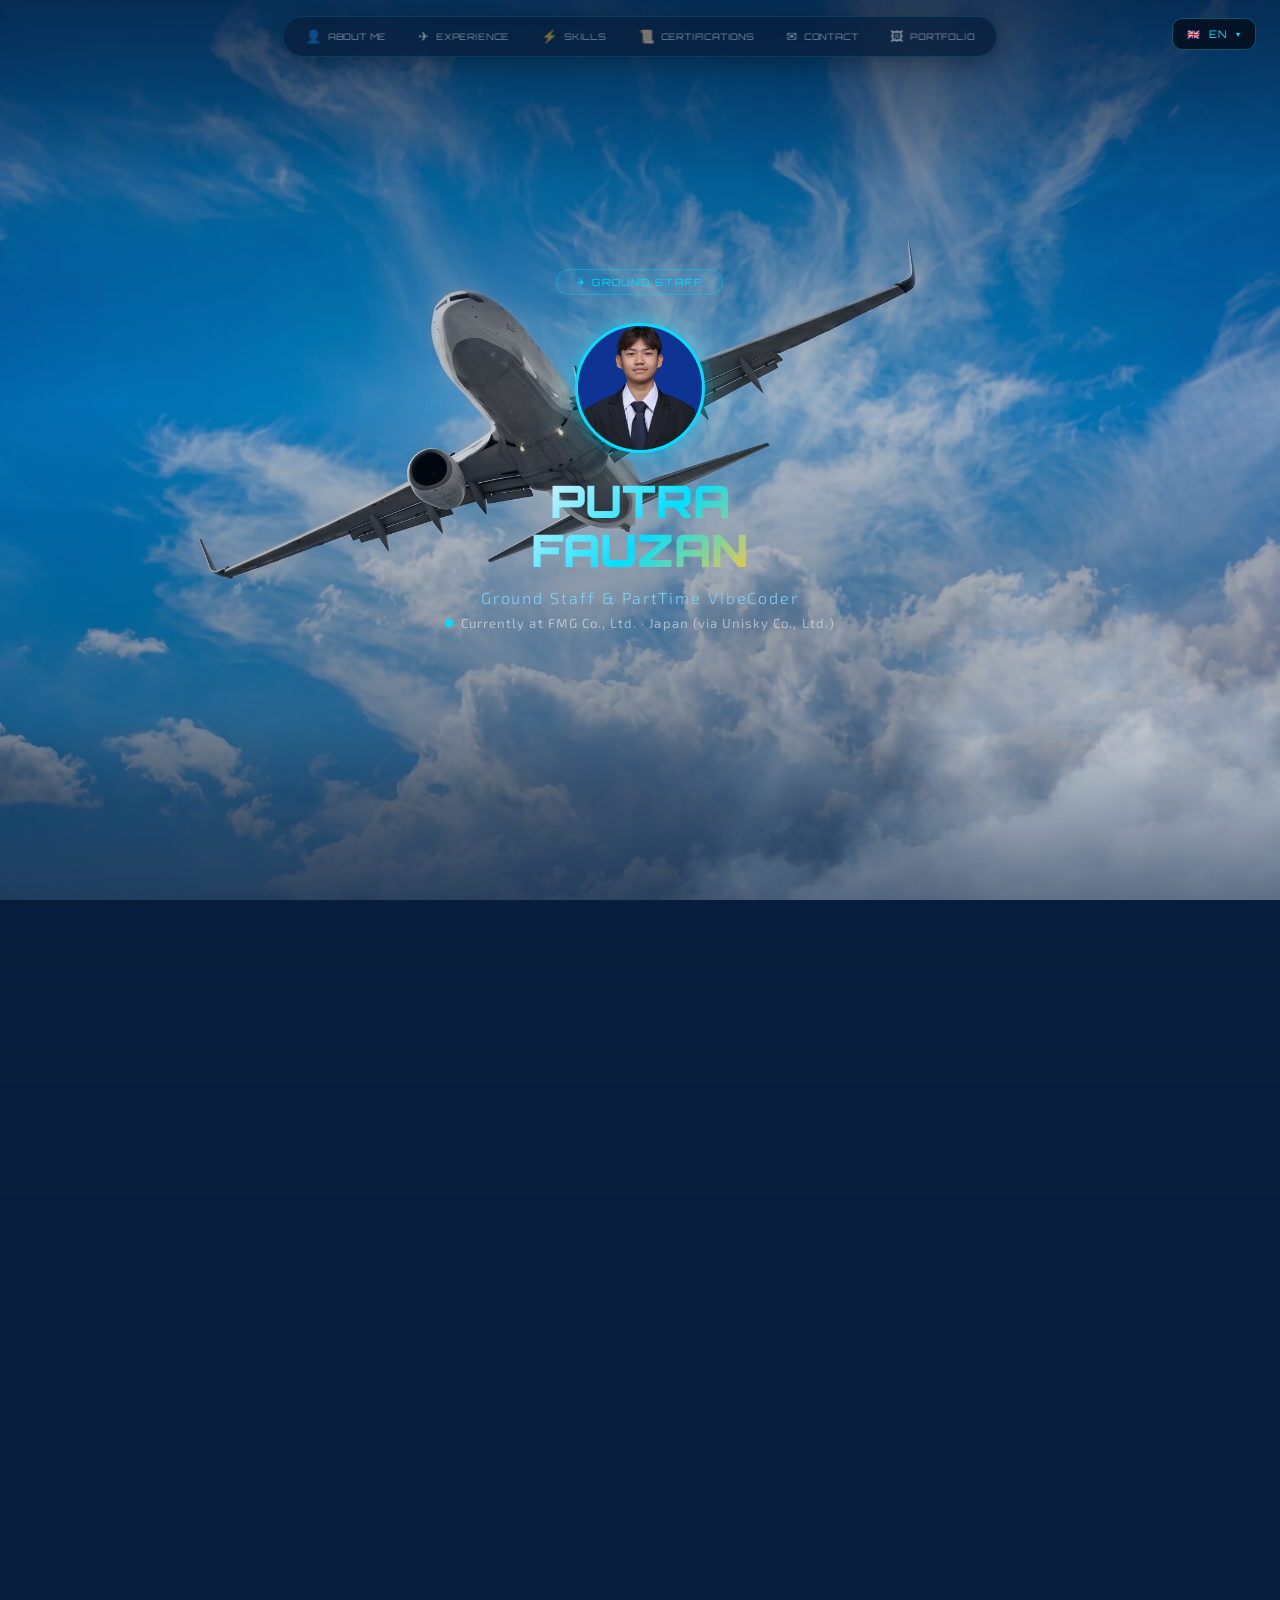
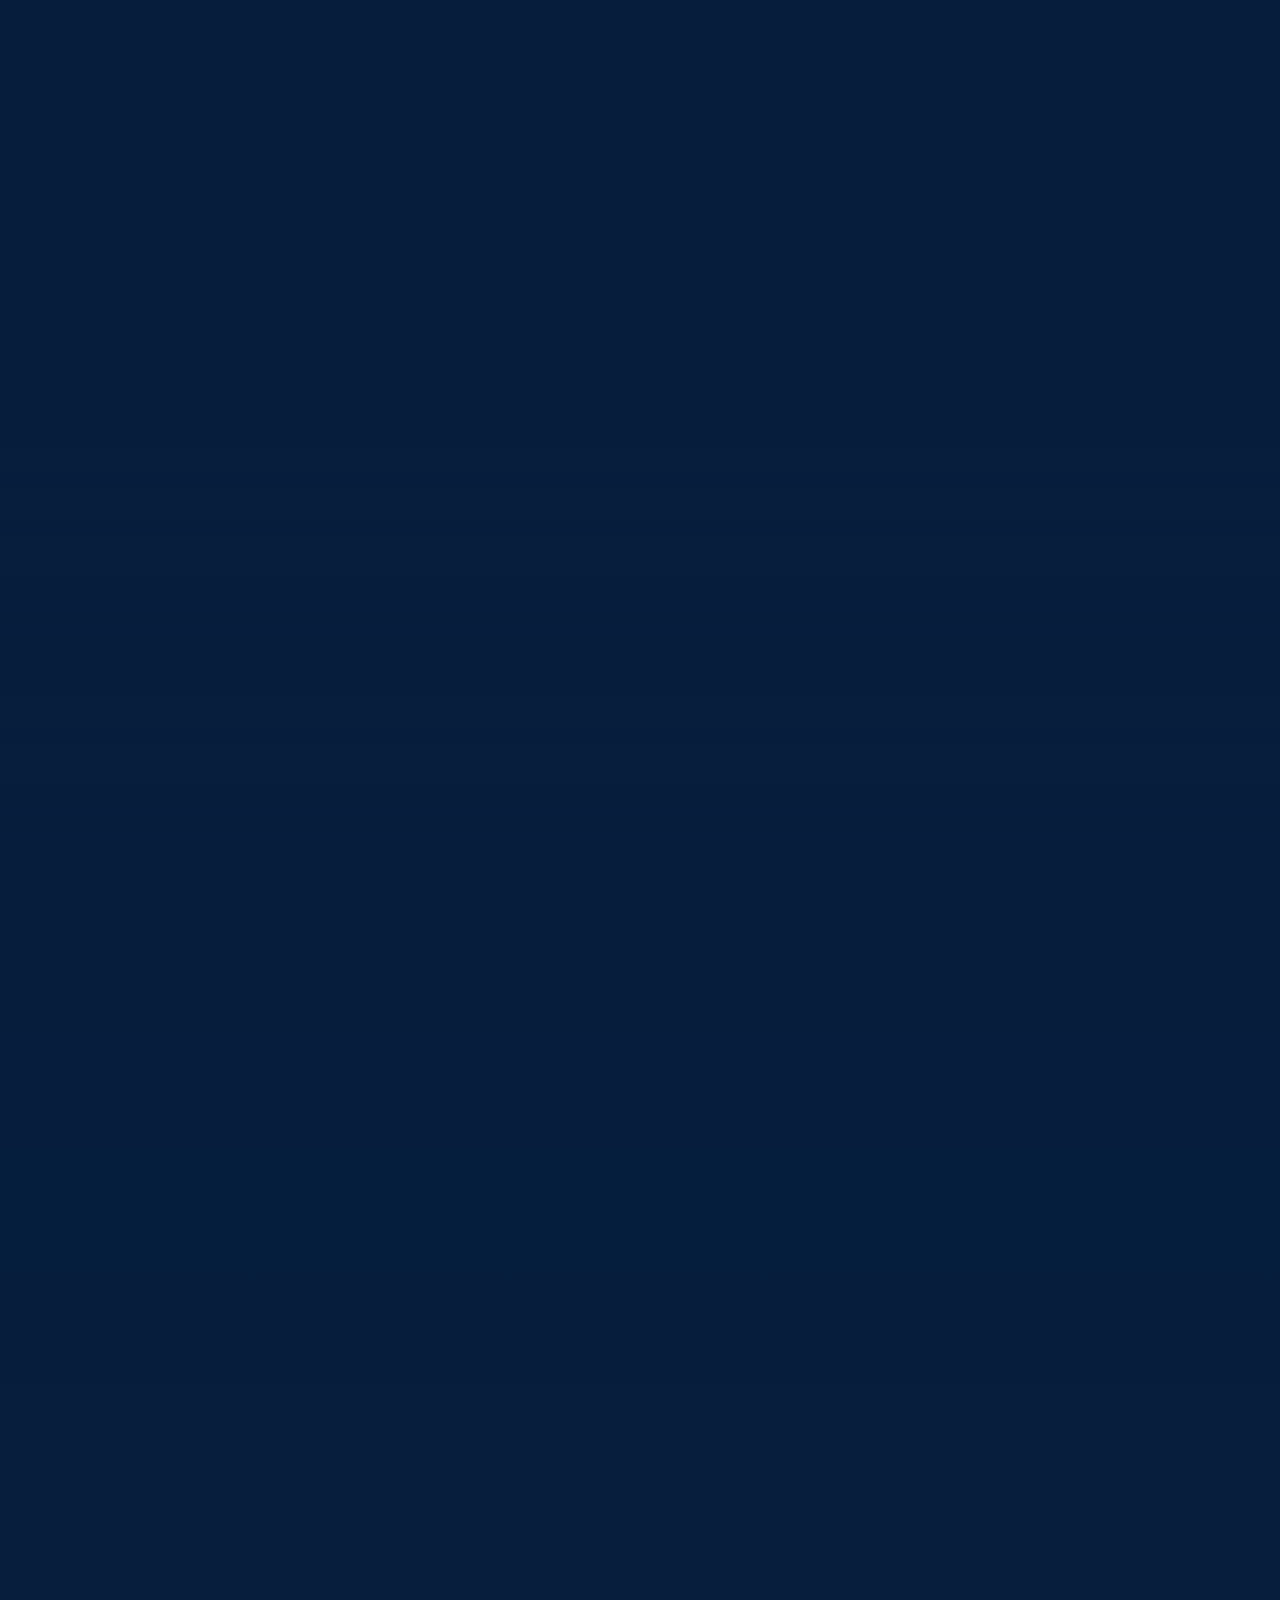
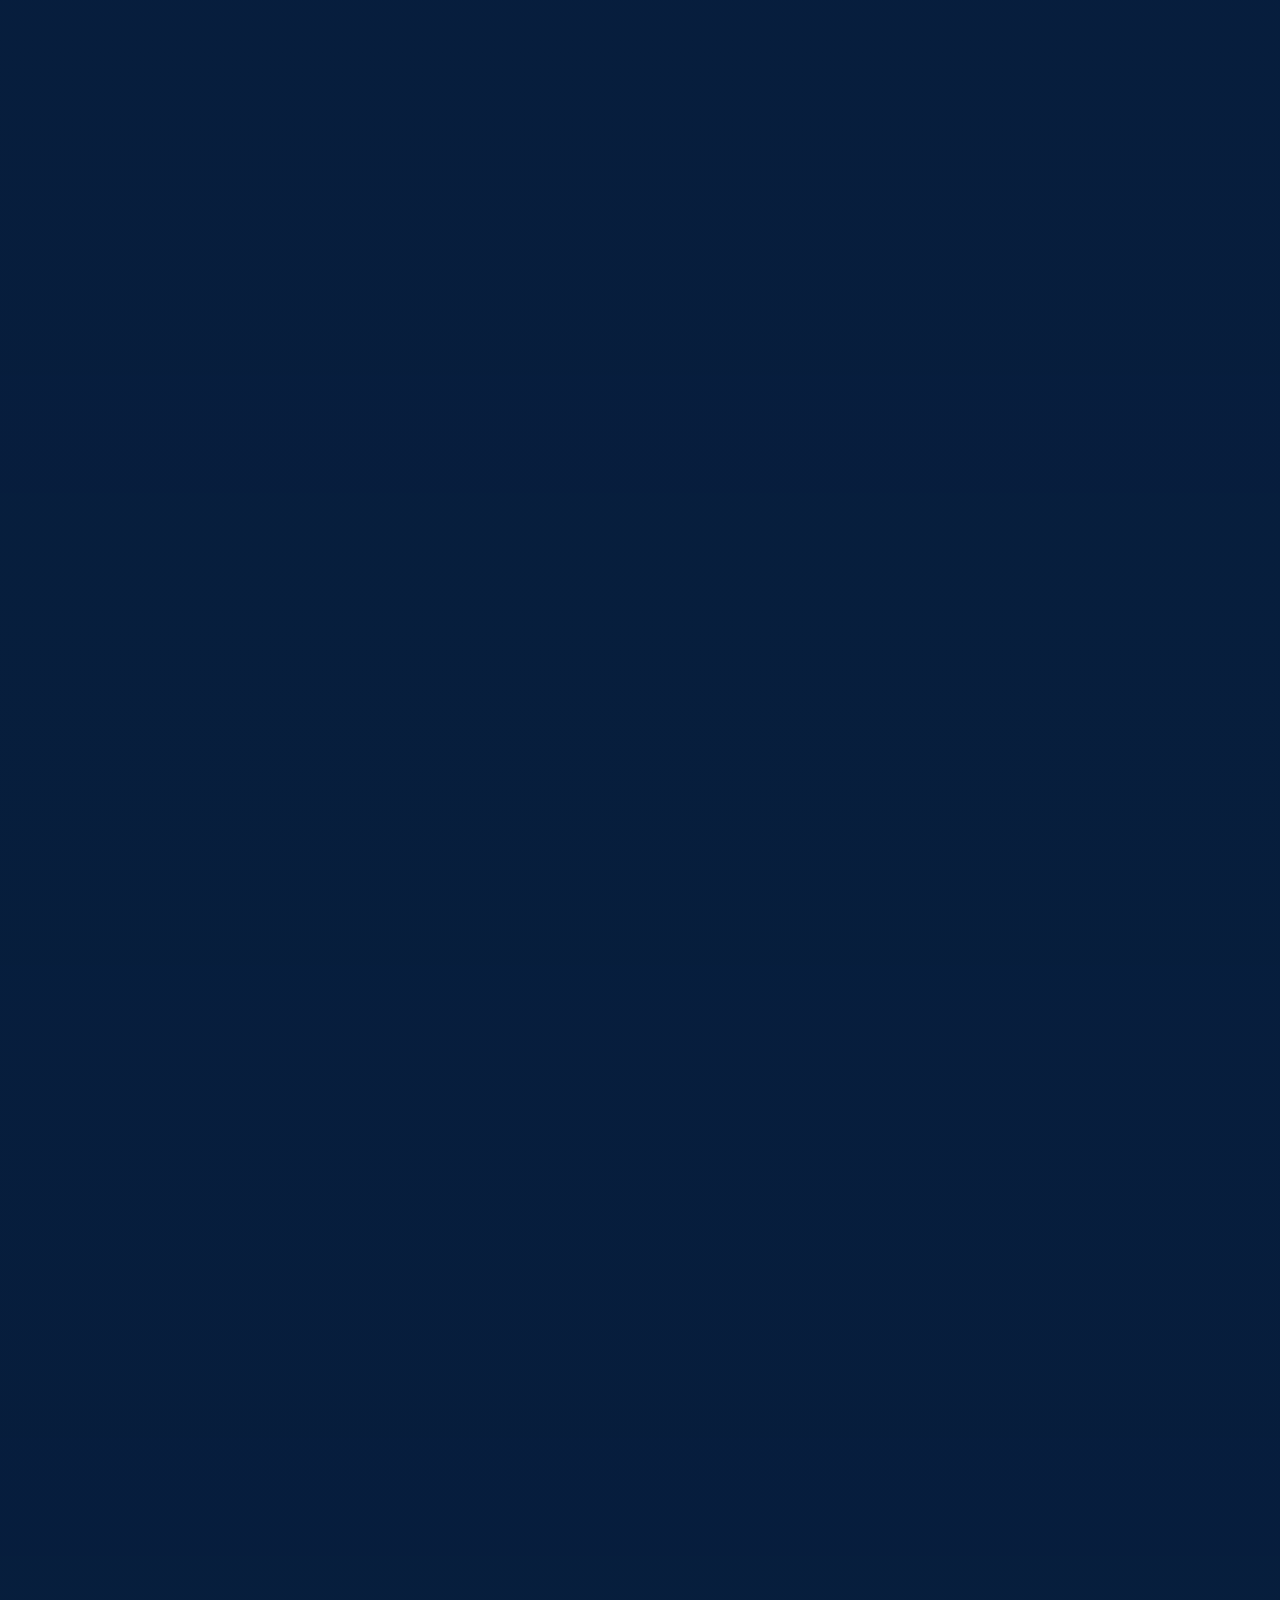
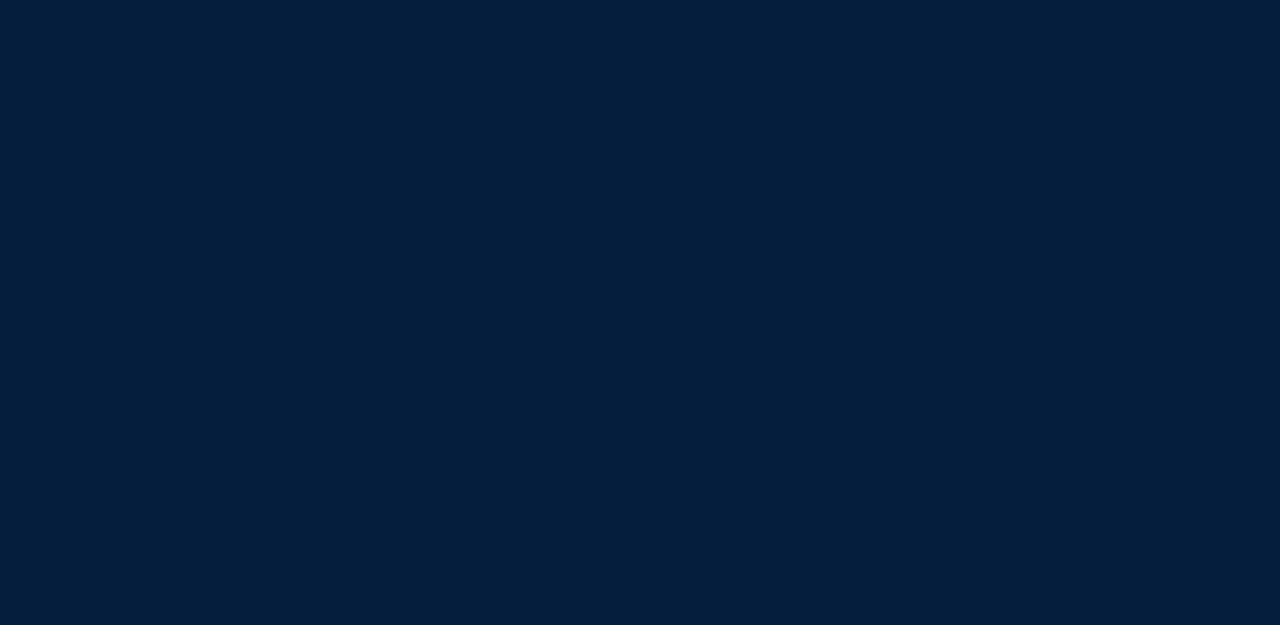
==== commit a2033e01: "Optimize page load performance: preconnect, lazy loading, content-visibility - Add preconnect + dns-" ====
--- a/main.html
+++ b/main.html
@@ -7,7 +7,11 @@
   <meta name="apple-mobile-web-app-capable" content="yes" />
   <title>Putra Fauzan — Aviation Professional</title>
   <link rel="icon" href="data:image/svg+xml,<svg xmlns='http://www.w3.org/2000/svg' viewBox='0 0 100 100'><text y='.9em' font-size='90'>✈</text></svg>" />
+  <link rel="preconnect" href="https://fonts.googleapis.com" />
+  <link rel="preconnect" href="https://fonts.gstatic.com" crossorigin />
+  <link rel="dns-prefetch" href="https://fonts.googleapis.com" />
   <link href="https://fonts.googleapis.com/css2?family=Orbitron:wght@400;600;700;900&family=Exo+2:wght@300;400;500;600&display=swap" rel="stylesheet" />
+  <link rel="preload" as="image" href="Image/hero-bg.png" />
   <link rel="stylesheet" href="style.css" />
 </head>
 <body>
@@ -63,11 +67,11 @@
 <section id="hero">
   <!-- Cloud parallax layer (behind content) -->
   <div class="hero-clouds">
-    <img src="Image/cloud1.png" style="--i:1" alt="">
-    <img src="Image/cloud2.png" style="--i:2" alt="">
-    <img src="Image/cloud3.png" style="--i:3" alt="">
-    <img src="Image/cloud4.png" style="--i:4" alt="">
-    <img src="Image/cloud5.png" style="--i:5" alt="">
+    <img src="Image/cloud1.png" style="--i:1" alt="" fetchpriority="low">
+    <img src="Image/cloud2.png" style="--i:2" alt="" fetchpriority="low">
+    <img src="Image/cloud3.png" style="--i:3" alt="" fetchpriority="low">
+    <img src="Image/cloud4.png" style="--i:4" alt="" fetchpriority="low">
+    <img src="Image/cloud5.png" style="--i:5" alt="" fetchpriority="low">
   </div>
 
   <div class="hero-content">
@@ -88,9 +92,9 @@
 <!-- ABOUT -->
 <section id="about">
   <div class="top-clouds">
-    <img src="Image/cloud1.png" style="--i:1" alt="">
-    <img src="Image/cloud3.png" style="--i:2" alt="">
-    <img src="Image/cloud5.png" style="--i:3" alt="">
+    <img src="Image/cloud1.png" style="--i:1" alt="" loading="lazy" fetchpriority="low">
+    <img src="Image/cloud3.png" style="--i:2" alt="" loading="lazy" fetchpriority="low">
+    <img src="Image/cloud5.png" style="--i:3" alt="" loading="lazy" fetchpriority="low">
   </div>
   <div class="cloud-blobs">
     <div class="cb" style="width:420px;height:160px;top:10%;left:-80px;--cd:20s;--cx:40px;--cy:-15px"></div>
@@ -291,10 +295,10 @@
       </div>
       <div class="carousel-track-wrap">
         <div class="carousel-track" id="carTrack">
-          <div class="porto-card tilt"><span class="porto-num">01 / 04</span><img src="Image/portfolio1.png" alt="Portfolio 1" class="porto-img" /></div>
-          <div class="porto-card tilt"><span class="porto-num">02 / 04</span><img src="Image/portfolio2.png" alt="Portfolio 2" class="porto-img" /></div>
-          <div class="porto-card tilt"><span class="porto-num">03 / 04</span><img src="Image/portfolio3.png" alt="Portfolio 3" class="porto-img" /></div>
-          <div class="porto-card tilt"><span class="porto-num">04 / 04</span><img src="Image/portfolio4.png" alt="Portfolio 4" class="porto-img" /></div>
+          <div class="porto-card tilt"><span class="porto-num">01 / 04</span><img src="Image/portfolio1.png" alt="Portfolio 1" class="porto-img" loading="lazy" /></div>
+          <div class="porto-card tilt"><span class="porto-num">02 / 04</span><img src="Image/portfolio2.png" alt="Portfolio 2" class="porto-img" loading="lazy" /></div>
+          <div class="porto-card tilt"><span class="porto-num">03 / 04</span><img src="Image/portfolio3.png" alt="Portfolio 3" class="porto-img" loading="lazy" /></div>
+          <div class="porto-card tilt"><span class="porto-num">04 / 04</span><img src="Image/portfolio4.png" alt="Portfolio 4" class="porto-img" loading="lazy" /></div>
         </div>
       </div>
       <div class="carousel-controls">
--- a/style.css
+++ b/style.css
@@ -89,6 +89,7 @@
 
     /* ── SECTIONS ── */
     section { position: relative; z-index: 2; padding: 90px 0; overflow: hidden; }
+    section:not(#hero) { content-visibility: auto; contain-intrinsic-size: 0 600px; }
 
     /* ── SECTION FOG BLEND (top & bottom fade) ── */
     section:not(#hero)::before,
